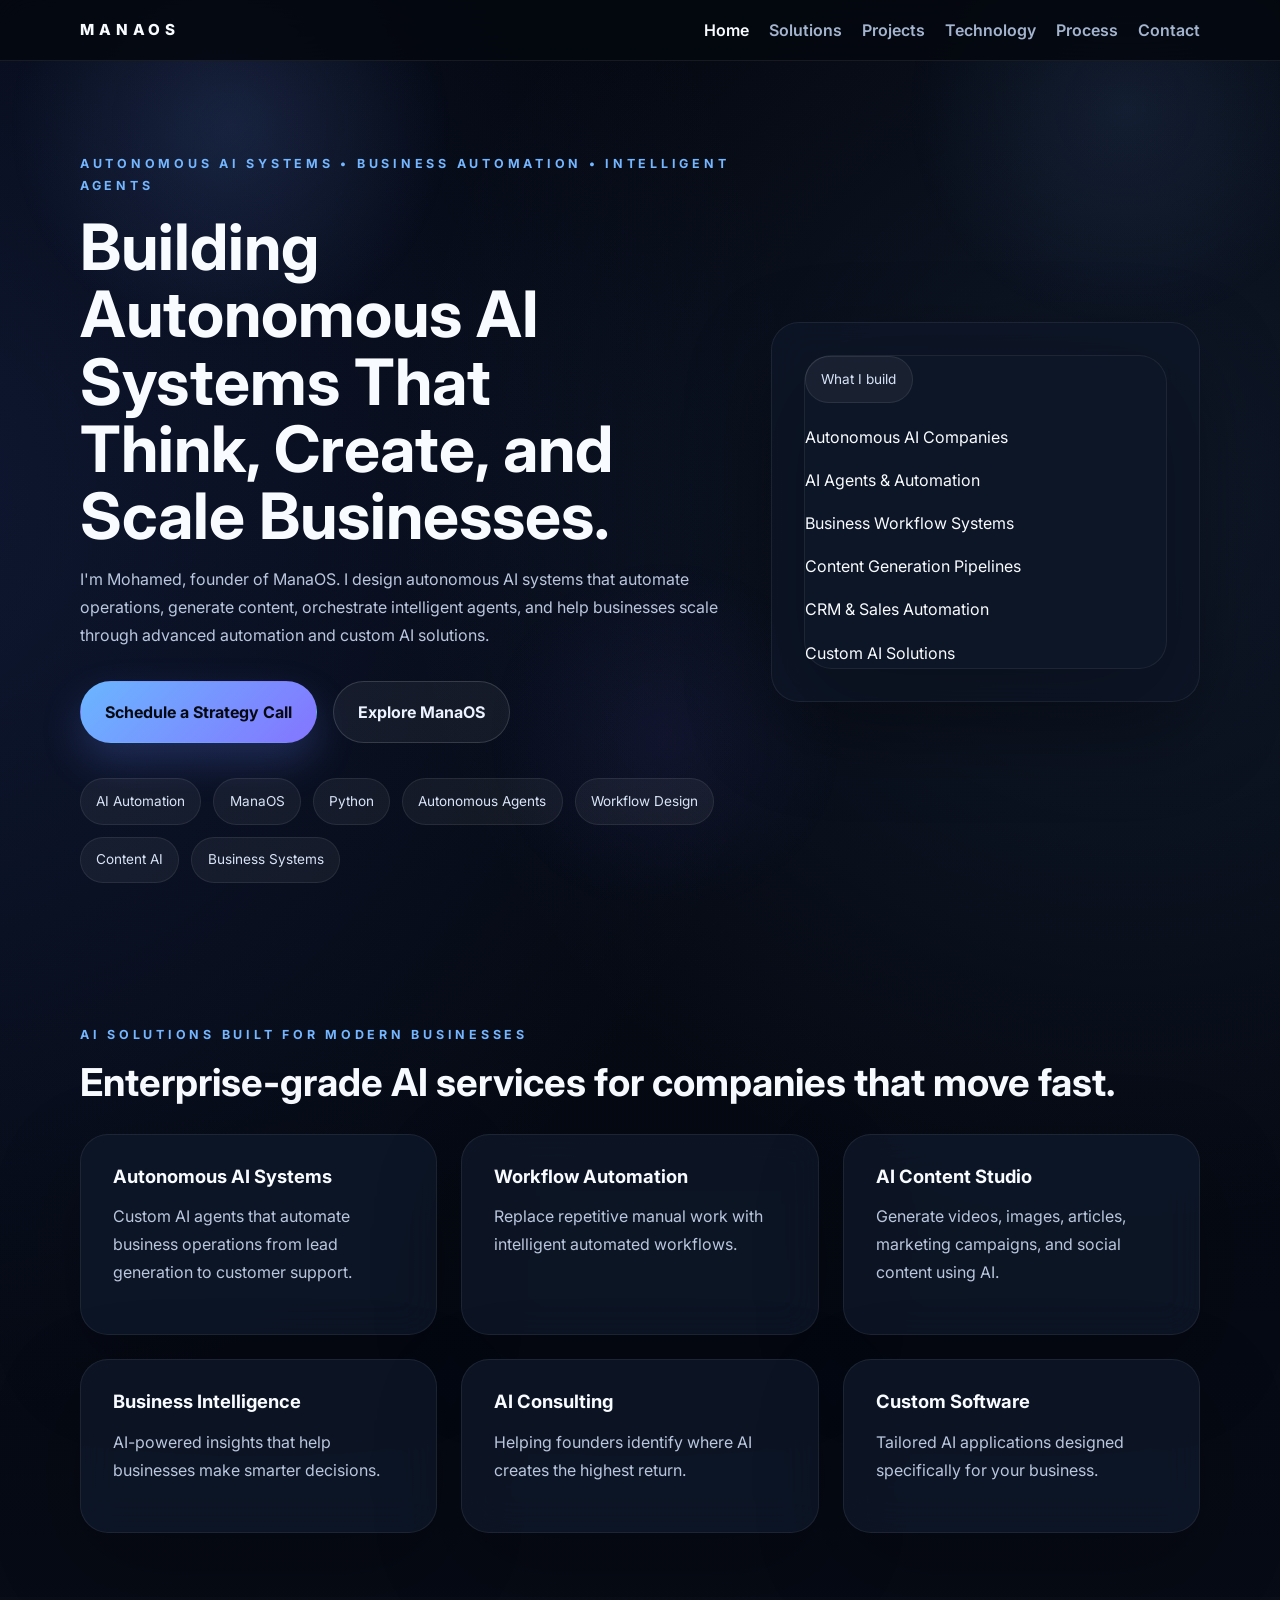
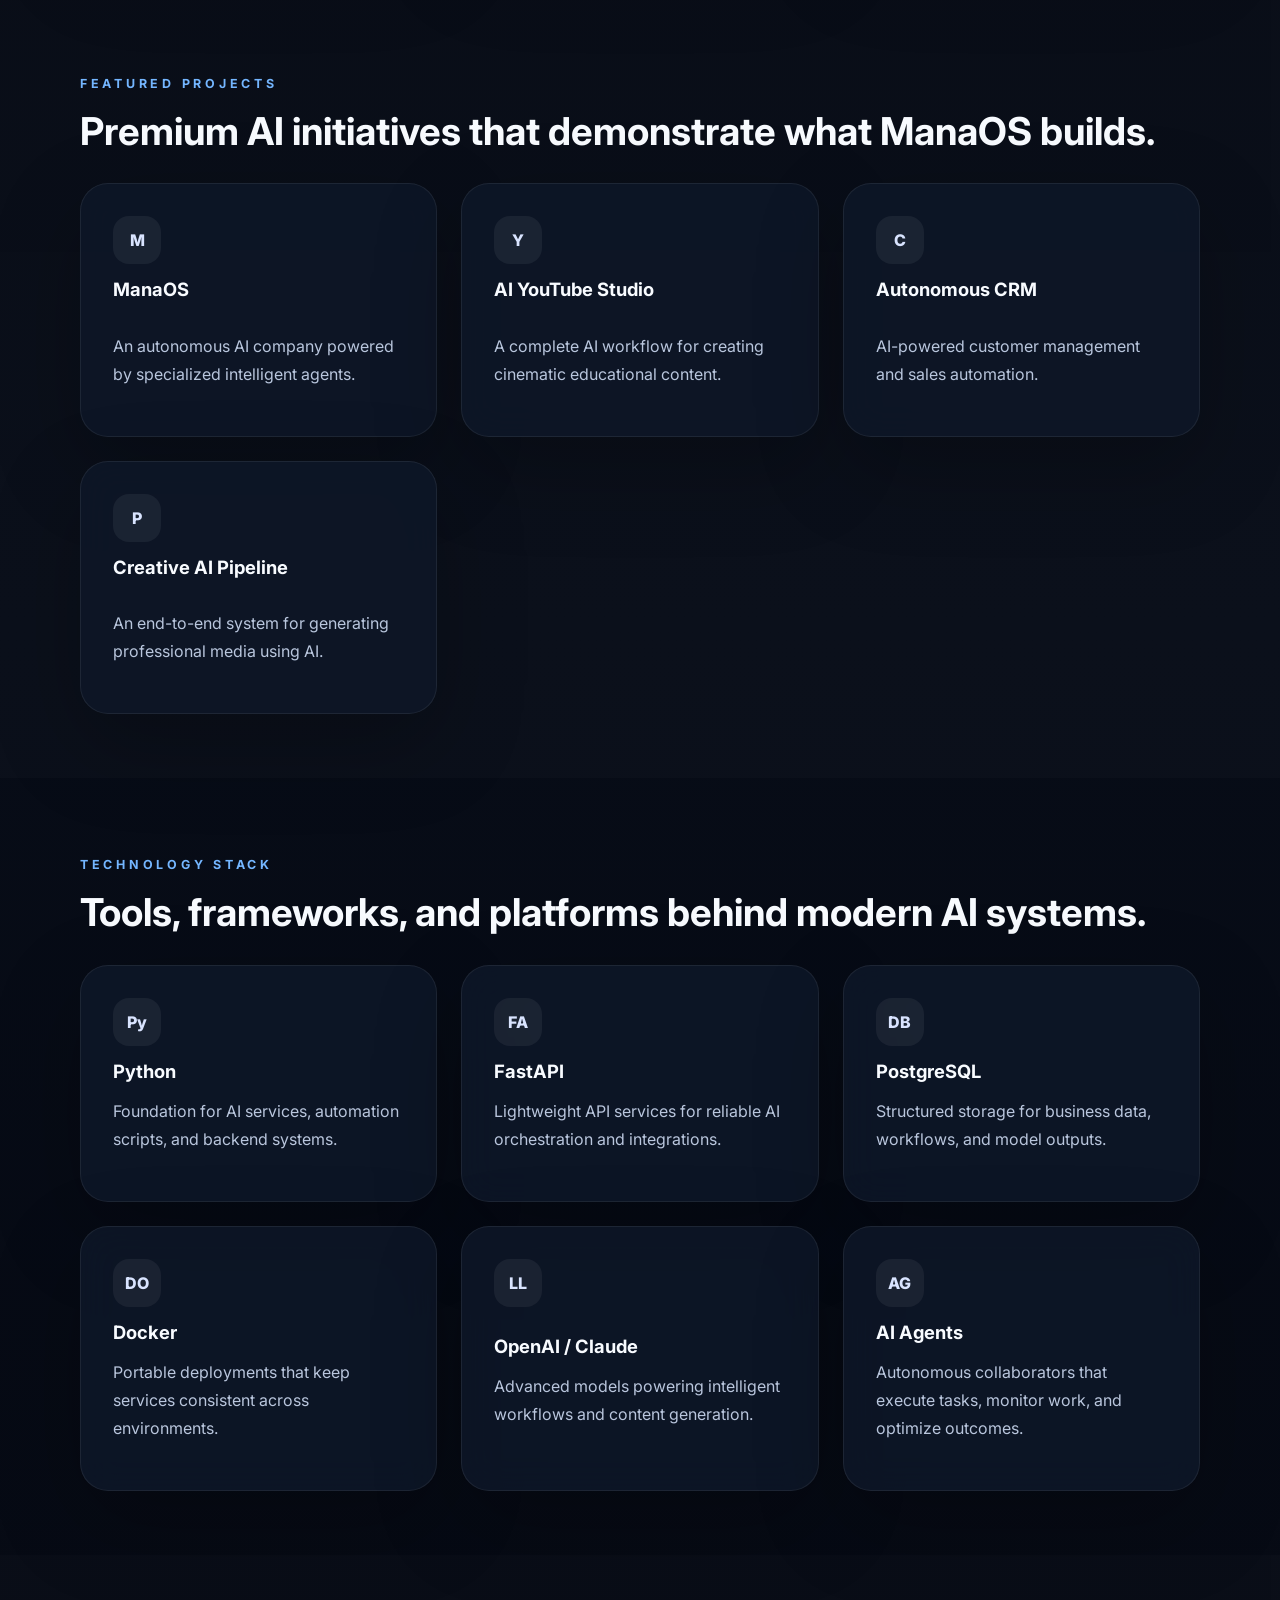
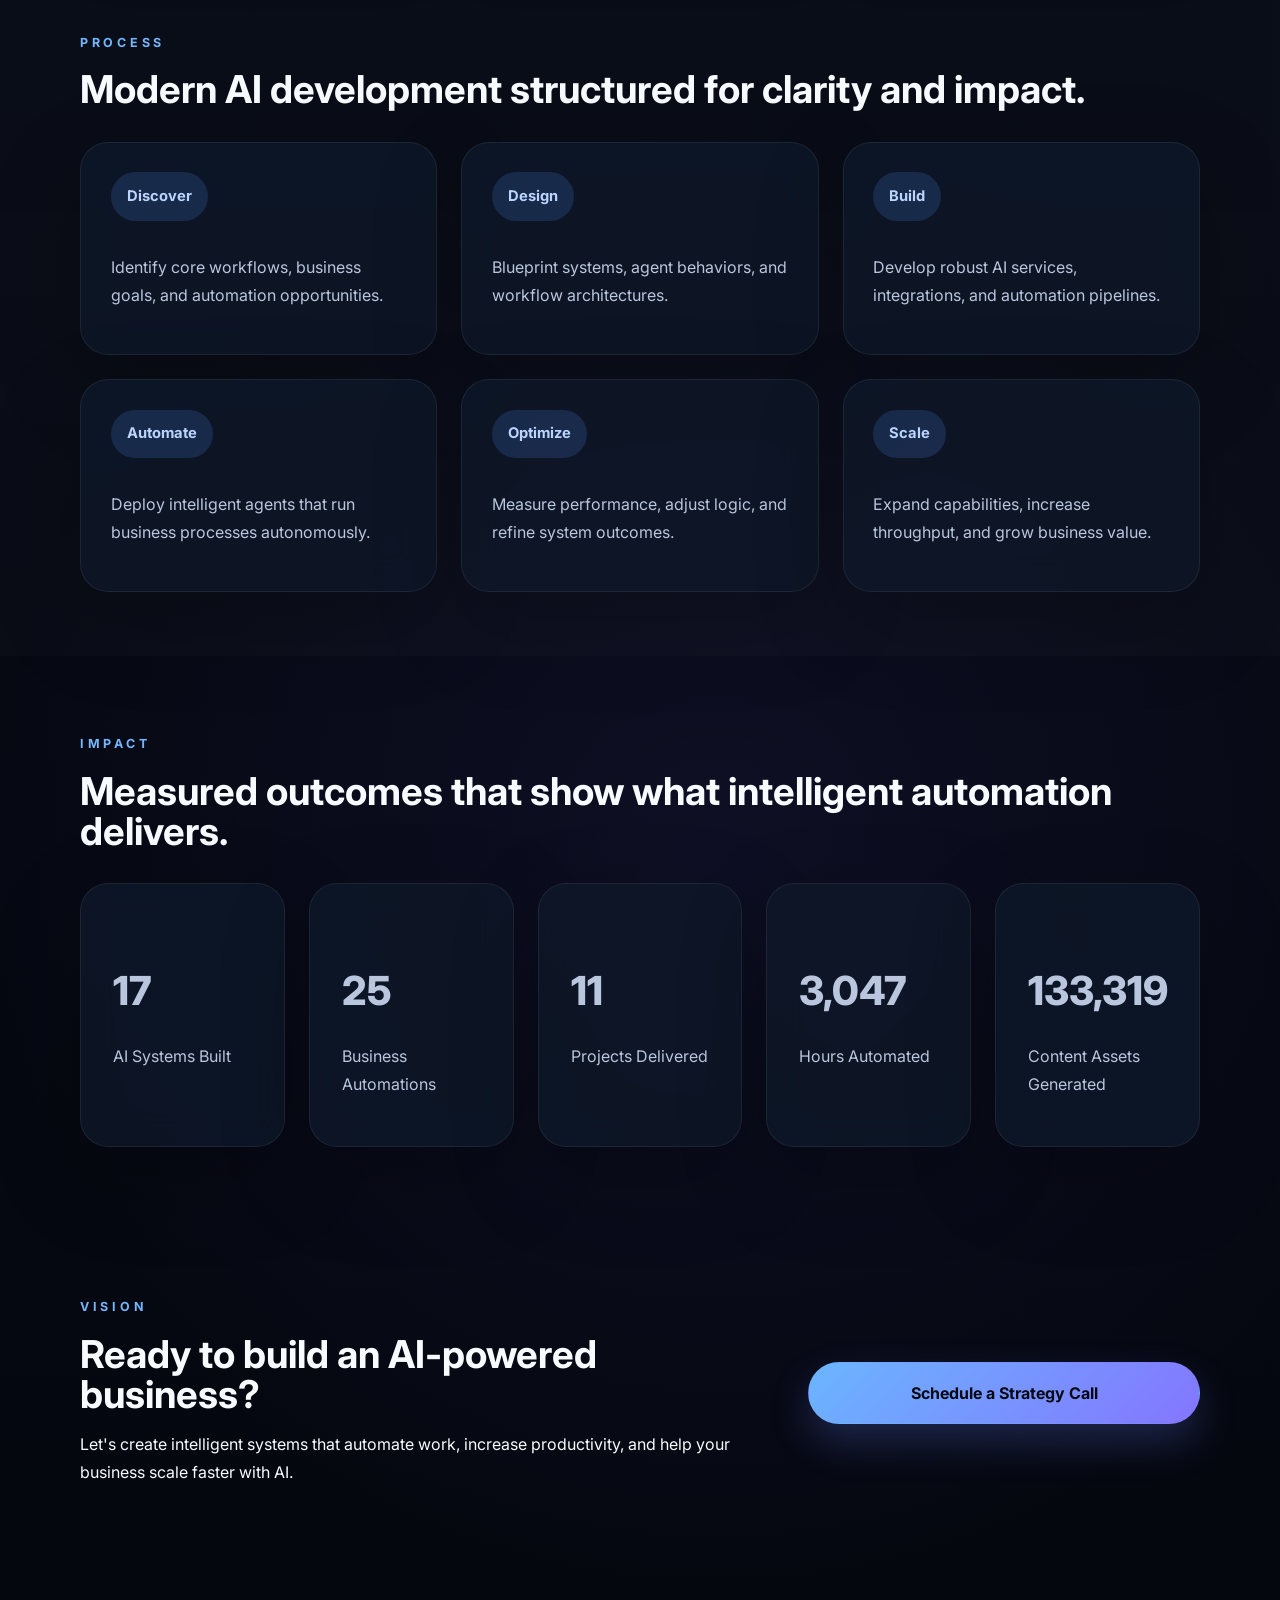
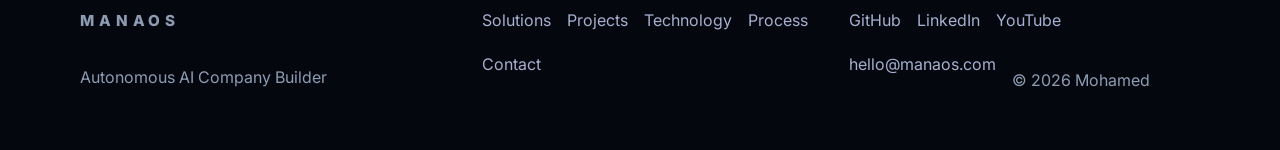
==== index.html @ f394d051 "Initial ManaOS site deploy" ====
<!DOCTYPE html>
<html lang="en">
  <head>
    <meta charset="UTF-8" />
    <meta name="viewport" content="width=device-width, initial-scale=1.0" />
    <title>ManaOS | Autonomous AI Systems for Business</title>
    <meta
      name="description"
      content="ManaOS builds autonomous AI systems, intelligent agents, and business automation for founders who want AI-powered growth."
    />
    <link rel="preconnect" href="https://fonts.googleapis.com" />
    <link rel="preconnect" href="https://fonts.gstatic.com" crossorigin />
    <link
      href="https://fonts.googleapis.com/css2?family=Inter:wght@400;500;600;700;800;900&display=swap"
      rel="stylesheet"
    />
    <link rel="stylesheet" href="styles.css" />
  </head>
  <body>
    <div class="background-layer"></div>

    <header class="site-header">
      <div class="container nav-bar">
        <a class="brand" href="index.html">ManaOS</a>
        <nav class="nav-links" aria-label="Primary navigation">
          <a href="#hero" class="active">Home</a>
          <a href="#solutions">Solutions</a>
          <a href="#projects">Projects</a>
          <a href="#stack">Technology</a>
          <a href="#process">Process</a>
          <a href="#contact">Contact</a>
        </nav>
        <button class="nav-toggle" aria-label="Toggle navigation" aria-expanded="false">
          <span></span><span></span><span></span>
        </button>
      </div>
    </header>

    <main>
      <section id="hero" class="hero">
        <div class="container hero-grid">
          <div class="hero-copy">
            <p class="eyebrow">Autonomous AI Systems • Business Automation • Intelligent Agents</p>
            <h1>Building Autonomous AI Systems That Think, Create, and Scale Businesses.</h1>
            <p class="hero-text">
              I'm Mohamed, founder of ManaOS. I design autonomous AI systems that automate operations, generate content, orchestrate intelligent agents, and help businesses scale through advanced automation and custom AI solutions.
            </p>
            <div class="hero-actions">
              <a class="btn btn-primary" href="contact.html">Schedule a Strategy Call</a>
              <a class="btn btn-secondary" href="#projects">Explore ManaOS</a>
            </div>
            <div class="hero-pill-row">
              <span>AI Automation</span>
              <span>ManaOS</span>
              <span>Python</span>
              <span>Autonomous Agents</span>
              <span>Workflow Design</span>
              <span>Content AI</span>
              <span>Business Systems</span>
            </div>
          </div>
          <aside class="hero-panel">
            <div class="panel-card">
              <span class="panel-label">What I build</span>
              <ul class="panel-list">
                <li>Autonomous AI Companies</li>
                <li>AI Agents &amp; Automation</li>
                <li>Business Workflow Systems</li>
                <li>Content Generation Pipelines</li>
                <li>CRM &amp; Sales Automation</li>
                <li>Custom AI Solutions</li>
              </ul>
            </div>
          </aside>
        </div>
      </section>

      <section id="solutions" class="section section-fade">
        <div class="container">
          <div class="section-heading">
            <p class="eyebrow">AI Solutions Built for Modern Businesses</p>
            <h2>Enterprise-grade AI services for companies that move fast.</h2>
          </div>
          <div class="solution-grid">
            <article class="solution-card">
              <h3>Autonomous AI Systems</h3>
              <p>Custom AI agents that automate business operations from lead generation to customer support.</p>
            </article>
            <article class="solution-card">
              <h3>Workflow Automation</h3>
              <p>Replace repetitive manual work with intelligent automated workflows.</p>
            </article>
            <article class="solution-card">
              <h3>AI Content Studio</h3>
              <p>Generate videos, images, articles, marketing campaigns, and social content using AI.</p>
            </article>
            <article class="solution-card">
              <h3>Business Intelligence</h3>
              <p>AI-powered insights that help businesses make smarter decisions.</p>
            </article>
            <article class="solution-card">
              <h3>AI Consulting</h3>
              <p>Helping founders identify where AI creates the highest return.</p>
            </article>
            <article class="solution-card">
              <h3>Custom Software</h3>
              <p>Tailored AI applications designed specifically for your business.</p>
            </article>
          </div>
        </div>
      </section>

      <section id="projects" class="section alt-section section-fade">
        <div class="container">
          <div class="section-heading">
            <p class="eyebrow">Featured Projects</p>
            <h2>Premium AI initiatives that demonstrate what ManaOS builds.</h2>
          </div>
          <div class="project-grid">
            <article class="project-card">
              <div class="project-icon">M</div>
              <h3>ManaOS</h3>
              <p>An autonomous AI company powered by specialized intelligent agents.</p>
            </article>
            <article class="project-card">
              <div class="project-icon">Y</div>
              <h3>AI YouTube Studio</h3>
              <p>A complete AI workflow for creating cinematic educational content.</p>
            </article>
            <article class="project-card">
              <div class="project-icon">C</div>
              <h3>Autonomous CRM</h3>
              <p>AI-powered customer management and sales automation.</p>
            </article>
            <article class="project-card">
              <div class="project-icon">P</div>
              <h3>Creative AI Pipeline</h3>
              <p>An end-to-end system for generating professional media using AI.</p>
            </article>
          </div>
        </div>
      </section>

      <section id="stack" class="section section-fade">
        <div class="container">
          <div class="section-heading">
            <p class="eyebrow">Technology Stack</p>
            <h2>Tools, frameworks, and platforms behind modern AI systems.</h2>
          </div>
          <div class="stack-grid">
            <article class="stack-card">
              <div class="tech-icon">Py</div>
              <div>
                <h3>Python</h3>
                <p>Foundation for AI services, automation scripts, and backend systems.</p>
              </div>
            </article>
            <article class="stack-card">
              <div class="tech-icon">FA</div>
              <div>
                <h3>FastAPI</h3>
                <p>Lightweight API services for reliable AI orchestration and integrations.</p>
              </div>
            </article>
            <article class="stack-card">
              <div class="tech-icon">DB</div>
              <div>
                <h3>PostgreSQL</h3>
                <p>Structured storage for business data, workflows, and model outputs.</p>
              </div>
            </article>
            <article class="stack-card">
              <div class="tech-icon">DO</div>
              <div>
                <h3>Docker</h3>
                <p>Portable deployments that keep services consistent across environments.</p>
              </div>
            </article>
            <article class="stack-card">
              <div class="tech-icon">LL</div>
              <div>
                <h3>OpenAI / Claude</h3>
                <p>Advanced models powering intelligent workflows and content generation.</p>
              </div>
            </article>
            <article class="stack-card">
              <div class="tech-icon">AG</div>
              <div>
                <h3>AI Agents</h3>
                <p>Autonomous collaborators that execute tasks, monitor work, and optimize outcomes.</p>
              </div>
            </article>
          </div>
        </div>
      </section>

      <section id="process" class="section alt-section section-fade">
        <div class="container">
          <div class="section-heading">
            <p class="eyebrow">Process</p>
            <h2>Modern AI development structured for clarity and impact.</h2>
          </div>
          <div class="process-grid">
            <article class="process-step">
              <span class="step-number">Discover</span>
              <p>Identify core workflows, business goals, and automation opportunities.</p>
            </article>
            <article class="process-step">
              <span class="step-number">Design</span>
              <p>Blueprint systems, agent behaviors, and workflow architectures.</p>
            </article>
            <article class="process-step">
              <span class="step-number">Build</span>
              <p>Develop robust AI services, integrations, and automation pipelines.</p>
            </article>
            <article class="process-step">
              <span class="step-number">Automate</span>
              <p>Deploy intelligent agents that run business processes autonomously.</p>
            </article>
            <article class="process-step">
              <span class="step-number">Optimize</span>
              <p>Measure performance, adjust logic, and refine system outcomes.</p>
            </article>
            <article class="process-step">
              <span class="step-number">Scale</span>
              <p>Expand capabilities, increase throughput, and grow business value.</p>
            </article>
          </div>
        </div>
      </section>

      <section id="stats" class="section section-fade">
        <div class="container">
          <div class="section-heading">
            <p class="eyebrow">Impact</p>
            <h2>Measured outcomes that show what intelligent automation delivers.</h2>
          </div>
          <div class="stats-grid">
            <article class="stat-card">
              <p class="stat-number" data-value="18">0</p>
              <p>AI Systems Built</p>
            </article>
            <article class="stat-card">
              <p class="stat-number" data-value="27">0</p>
              <p>Business Automations</p>
            </article>
            <article class="stat-card">
              <p class="stat-number" data-value="12">0</p>
              <p>Projects Delivered</p>
            </article>
            <article class="stat-card">
              <p class="stat-number" data-value="3200">0</p>
              <p>Hours Automated</p>
            </article>
            <article class="stat-card">
              <p class="stat-number" data-value="140000">0</p>
              <p>Content Assets Generated</p>
            </article>
          </div>
        </div>
      </section>

      <section id="mission" class="section cta-section section-fade">
        <div class="container cta-grid">
          <div class="cta-copy">
            <p class="eyebrow">Vision</p>
            <h2>Ready to build an AI-powered business?</h2>
            <p>Let's create intelligent systems that automate work, increase productivity, and help your business scale faster with AI.</p>
          </div>
          <a class="btn btn-primary btn-large" href="contact.html">Schedule a Strategy Call</a>
        </div>
      </section>
    </main>

    <footer class="site-footer">
      <div class="container footer-grid">
        <div>
          <a class="brand footer-brand" href="index.html">ManaOS</a>
          <p>Autonomous AI Company Builder</p>
        </div>
        <nav class="footer-nav" aria-label="Footer navigation">
          <a href="#solutions">Solutions</a>
          <a href="#projects">Projects</a>
          <a href="#stack">Technology</a>
          <a href="#process">Process</a>
          <a href="contact.html">Contact</a>
        </nav>
        <div class="footer-meta">
          <a href="https://github.com/" target="_blank" rel="noreferrer">GitHub</a>
          <a href="https://linkedin.com" target="_blank" rel="noreferrer">LinkedIn</a>
          <a href="https://youtube.com" target="_blank" rel="noreferrer">YouTube</a>
          <a href="mailto:hello@manaos.com">hello@manaos.com</a>
          <p>© <span id="year"></span> Mohamed</p>
        </div>
      </div>
    </footer>

    <script src="script.js"></script>
  </body>
</html>
---- styles.css ----
:root {
  --bg: #04070f;
  --surface: rgba(14, 21, 36, 0.92);
  --surface-soft: rgba(22, 31, 53, 0.92);
  --text: #f8fbff;
  --muted: #a4b4ce;
  --border: rgba(255, 255, 255, 0.08);
  --accent: #7cc1ff;
  --accent-strong: #79a8ff;
  --shadow: 0 30px 90px rgba(0, 0, 0, 0.24);
}

* {
  box-sizing: border-box;
}

html {
  scroll-behavior: smooth;
}

body {
  margin: 0;
  min-height: 100vh;
  font-family: 'Inter', sans-serif;
  color: var(--text);
  background: radial-gradient(circle at top 10% left -10%, rgba(74, 120, 255, 0.14), transparent 20%),
    radial-gradient(circle at 88% 10%, rgba(107, 167, 255, 0.1), transparent 16%),
    radial-gradient(circle at 56% 82%, rgba(109, 92, 255, 0.08), transparent 18%),
    linear-gradient(180deg, #04070f 0%, #070c17 45%, #05070f 100%);
  line-height: 1.75;
}

a {
  color: inherit;
  text-decoration: none;
}

img {
  max-width: 100%;
  display: block;
}

button,
input,
textarea {
  font: inherit;
}

.container {
  width: min(1120px, calc(100% - 2rem));
  margin: 0 auto;
}

.site-header {
  position: sticky;
  top: 0;
  z-index: 20;
  backdrop-filter: blur(20px);
  background: rgba(4, 7, 15, 0.86);
  border-bottom: 1px solid var(--border);
}

.nav-bar {
  display: flex;
  align-items: center;
  justify-content: space-between;
  gap: 1rem;
  padding: 1rem 0;
}

.brand {
  font-size: 0.95rem;
  font-weight: 800;
  letter-spacing: 0.32em;
  text-transform: uppercase;
}

.nav-links {
  display: flex;
  align-items: center;
  gap: 1.25rem;
}

.nav-links a {
  color: var(--muted);
  font-weight: 600;
  transition: color 0.24s ease;
}

.nav-links a.active,
.nav-links a:hover {
  color: var(--text);
}

.nav-toggle {
  display: none;
  background: transparent;
  border: 0;
  padding: 0.3rem;
}

.nav-toggle span {
  display: block;
  width: 1.4rem;
  height: 2px;
  background: var(--text);
  margin: 0.28rem 0;
}

.background-layer {
  position: fixed;
  inset: 0;
  pointer-events: none;
  z-index: -1;
  background: radial-gradient(circle at 18% 14%, rgba(113, 156, 255, 0.15), transparent 17%),
    radial-gradient(circle at 88% 12%, rgba(107, 167, 255, 0.1), transparent 16%),
    radial-gradient(circle at 52% 82%, rgba(109, 92, 255, 0.08), transparent 18%);
}

.hero,
.hero-alt {
  padding: 5rem 0 4rem;
}

.hero {
  min-height: calc(100vh - 92px);
  display: grid;
  align-items: center;
}

.hero-grid,
.contact-grid,
.solution-grid,
.project-grid,
.stack-grid,
.process-grid,
.stats-grid,
.about-grid,
.footer-grid,
.cta-grid {
  display: grid;
  gap: 1.5rem;
}

.hero-grid {
  grid-template-columns: 1.4fr 0.9fr;
  align-items: center;
}

.hero-copy {
  max-width: 42rem;
}

.eyebrow {
  display: inline-block;
  margin-bottom: 1rem;
  font-size: 0.78rem;
  font-weight: 700;
  letter-spacing: 0.3em;
  text-transform: uppercase;
  color: #74b6ff;
}

h1,
h2,
h3 {
  margin: 0;
  line-height: 1.05;
}

h1 {
  font-size: clamp(3rem, 5vw, 4.6rem);
  max-width: 13ch;
}

h2 {
  font-size: clamp(1.95rem, 3vw, 2.7rem);
}

h3 {
  font-size: 1.15rem;
}

.hero-text,
.page-text,
.solution-card p,
.project-card p,
.stack-card p,
.process-step p,
.stat-card p,
.contact-card p,
.about-card p,
.hero-panel p {
  color: #b9c6dd;
}

.hero-actions {
  display: flex;
  flex-wrap: wrap;
  gap: 1rem;
  margin: 2rem 0 2.2rem;
}

.hero-pill-row {
  display: flex;
  flex-wrap: wrap;
  gap: 0.75rem;
}

.hero-pill-row span,
.panel-label {
  display: inline-flex;
  align-items: center;
  padding: 0.65rem 0.95rem;
  border-radius: 999px;
  background: rgba(255, 255, 255, 0.05);
  border: 1px solid rgba(255, 255, 255, 0.08);
  font-size: 0.85rem;
  color: #d8e4f7;
}

.panel-card,
.solution-card,
.project-card,
.stack-card,
.process-step,
.stat-card,
.contact-card,
.about-card,
.hero-panel {
  background: rgba(14, 23, 39, 0.9);
  border: 1px solid rgba(255, 255, 255, 0.07);
  border-radius: 1.75rem;
  box-shadow: var(--shadow);
  backdrop-filter: blur(18px);
}

.hero-panel {
  padding: 2rem;
}

.panel-list {
  list-style: none;
  padding: 0;
  margin: 1.25rem 0 0;
  display: grid;
  gap: 0.85rem;
}

.panel-list li {
  line-height: 1.85;
}

.btn {
  display: inline-flex;
  align-items: center;
  justify-content: center;
  padding: 1rem 1.5rem;
  border-radius: 999px;
  border: 1px solid transparent;
  font-weight: 700;
  cursor: pointer;
  transition: transform 0.24s ease, box-shadow 0.24s ease, border-color 0.24s ease, background-color 0.24s ease;
}

.btn:hover {
  transform: translateY(-2px);
}

.btn-primary {
  background: linear-gradient(135deg, #6ab6ff, #8475ff);
  color: #070912;
  box-shadow: 0 18px 40px rgba(102, 130, 255, 0.24);
}

.btn-secondary {
  background: rgba(255, 255, 255, 0.05);
  border-color: rgba(255, 255, 255, 0.14);
  color: #ecf2ff;
}

.btn-large {
  min-width: 240px;
}

.section {
  padding: 4rem 0;
}

.alt-section {
  background: rgba(255, 255, 255, 0.015);
}

.section-heading {
  margin-bottom: 2rem;
}

.solution-grid,
.project-grid,
.stack-grid,
.process-grid,
.stats-grid,
.about-grid {
  grid-template-columns: repeat(3, minmax(0, 1fr));
}

.solution-card,
.project-card,
.stack-card,
.process-step,
.about-card,
.stat-card,
.contact-card {
  padding: 2rem;
}

.solution-card,
.project-card,
.stack-card,
.process-step,
.stat-card,
.contact-card {
  transition: transform 0.25s ease, border-color 0.25s ease, background 0.25s ease;
}

.solution-card:hover,
.project-card:hover,
.stack-card:hover,
.process-step:hover,
.stat-card:hover,
.contact-card:hover {
  border-color: rgba(114, 168, 255, 0.24);
  transform: translateY(-6px);
}

.project-card {
  display: grid;
  gap: 1rem;
}

.project-icon,
.tech-icon {
  width: 3rem;
  height: 3rem;
  display: inline-flex;
  align-items: center;
  justify-content: center;
  border-radius: 1rem;
  background: rgba(255, 255, 255, 0.06);
  color: #d9e4ff;
  font-weight: 800;
  font-size: 1rem;
}

.stack-card {
  display: grid;
  gap: 1rem;
}

.process-step {
  padding: 1.85rem;
}

.step-number {
  display: inline-flex;
  align-items: center;
  justify-content: center;
  padding: 0.7rem 1rem;
  border-radius: 999px;
  background: rgba(87, 143, 255, 0.17);
  color: #bbd5ff;
  font-size: 0.92rem;
  font-weight: 700;
  margin-bottom: 1rem;
}

.stats-grid {
  grid-template-columns: repeat(5, minmax(0, 1fr));
}

.stat-card {
  text-align: left;
}

.stat-number {
  font-size: clamp(2.5rem, 3vw, 3rem);
  font-weight: 800;
  margin-bottom: 0.8rem;
  color: #ffffff;
}

.cta-section {
  padding: 4.5rem 0;
}

.cta-grid {
  grid-template-columns: 1.6fr 0.9fr;
  align-items: center;
  gap: 2rem;
}

.cta-copy h2 {
  margin-bottom: 1rem;
}

.footer-grid {
  grid-template-columns: 1.1fr 1fr 1fr;
  gap: 1rem;
  align-items: start;
  padding: 2rem 0 2.5rem;
  color: #8e9cb2;
}

.footer-brand {
  display: inline-block;
  margin-bottom: 0.75rem;
}

.footer-nav,
.footer-meta {
  display: flex;
  flex-wrap: wrap;
  gap: 1rem;
}

.footer-nav a,
.footer-meta a {
  color: #a6b1ce;
}

.page-shell {
  padding-top: 4rem;
}

.page-hero {
  max-width: 56rem;
  padding: 4rem 0;
}

.page-text {
  max-width: 44rem;
  color: #c4cfdf;
  font-size: 1.05rem;
  line-height: 1.9;
}

.contact-grid {
  grid-template-columns: 1fr 1fr;
}

.contact-card {
  display: grid;
  gap: 1rem;
}

.contact-card h2 {
  margin-top: 0;
}

.contact-form {
  display: grid;
  gap: 1.2rem;
}

.contact-form label {
  display: grid;
  gap: 0.55rem;
  font-weight: 600;
  color: #e2ecff;
}

.contact-form input,
.contact-form textarea {
  width: 100%;
  padding: 1rem 1.1rem;
  border-radius: 1rem;
  border: 1px solid rgba(255, 255, 255, 0.1);
  background: rgba(255, 255, 255, 0.03);
  color: #f4faff;
}

.section-fade {
  opacity: 0;
  transform: translateY(24px);
  transition: opacity 0.9s ease, transform 0.9s ease;
}

.section-fade.visible {
  opacity: 1;
  transform: translateY(0);
}

@media (max-width: 1080px) {
  .hero-grid,
  .cta-grid {
    grid-template-columns: 1fr;
  }

  .stats-grid {
    grid-template-columns: repeat(2, minmax(0, 1fr));
  }
}

@media (max-width: 860px) {
  .nav-toggle {
    display: block;
  }

  .nav-links {
    position: absolute;
    top: 100%;
    right: 1rem;
    flex-direction: column;
    align-items: flex-start;
    background: rgba(6, 11, 23, 0.96);
    border: 1px solid rgba(255, 255, 255, 0.08);
    padding: 1rem;
    border-radius: 1rem;
    box-shadow: 0 30px 90px rgba(0, 0, 0, 0.32);
    display: none;
  }

  .nav-links.open {
    display: flex;
  }

  .solution-grid,
  .project-grid,
  .stack-grid,
  .process-grid,
  .about-grid,
  .contact-grid {
    grid-template-columns: 1fr;
  }

  .footer-grid {
    grid-template-columns: 1fr;
  }
}

@media (max-width: 640px) {
  h1 {
    font-size: clamp(2.4rem, 7vw, 3.6rem);
  }

  .hero {
    padding-top: 3.5rem;
  }

  .hero-panel,
  .project-card,
  .stack-card,
  .solution-card,
  .process-step,
  .about-card,
  .stat-card,
  .contact-card {
    border-radius: 1.2rem;
  }

  .footer-nav,
  .footer-meta {
    flex-direction: column;
  }
}
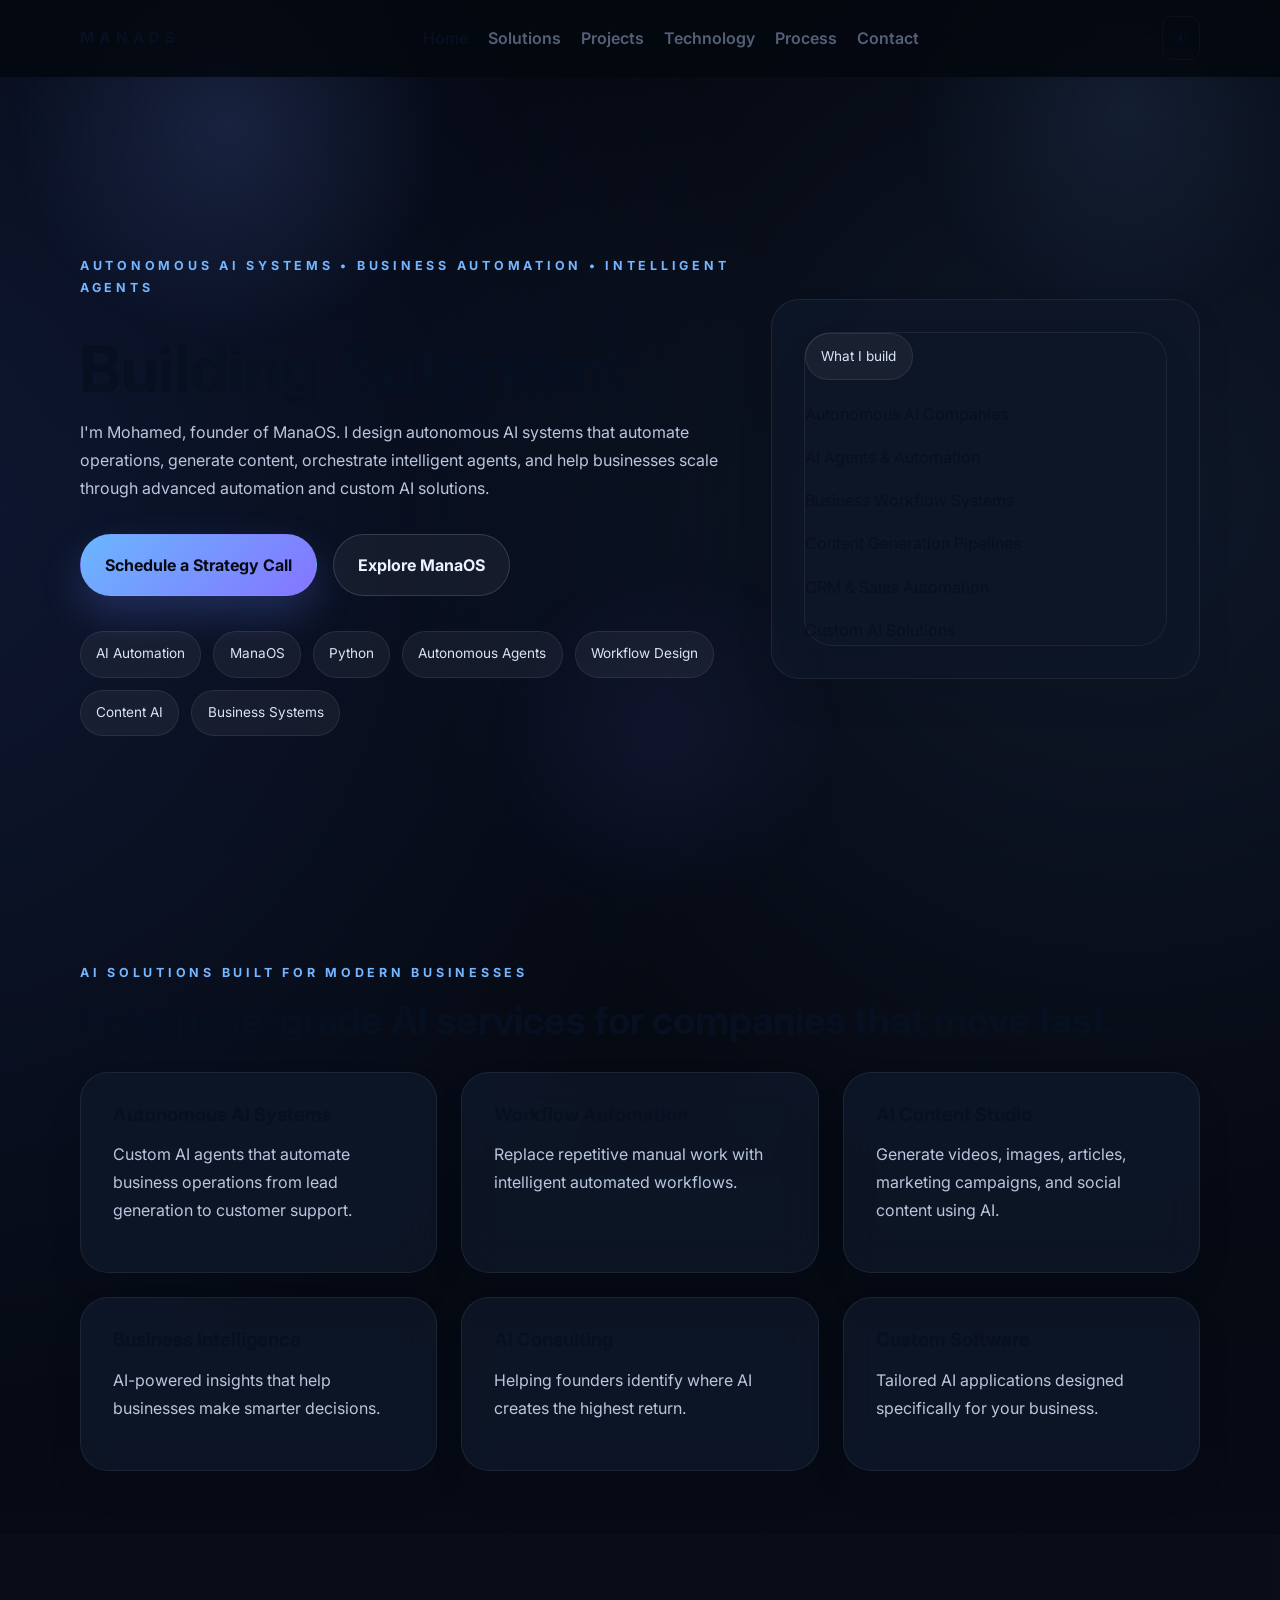
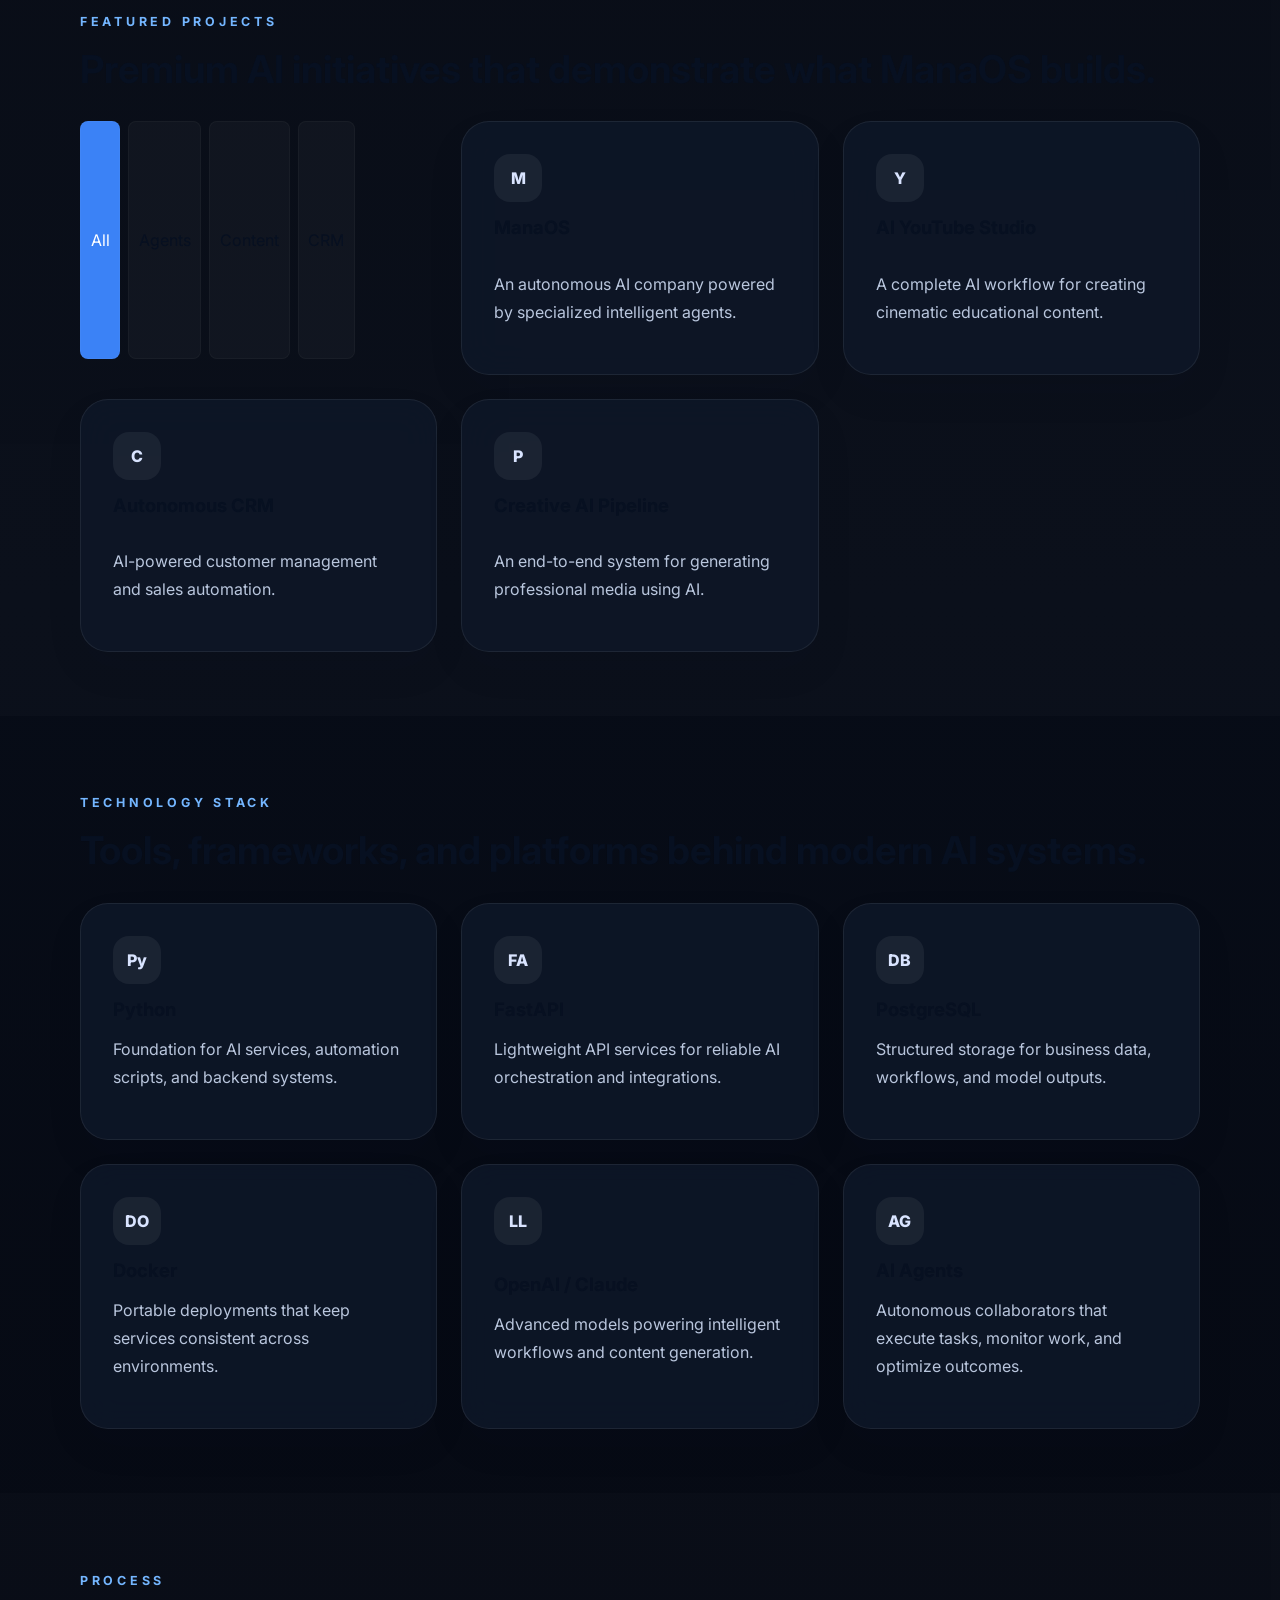
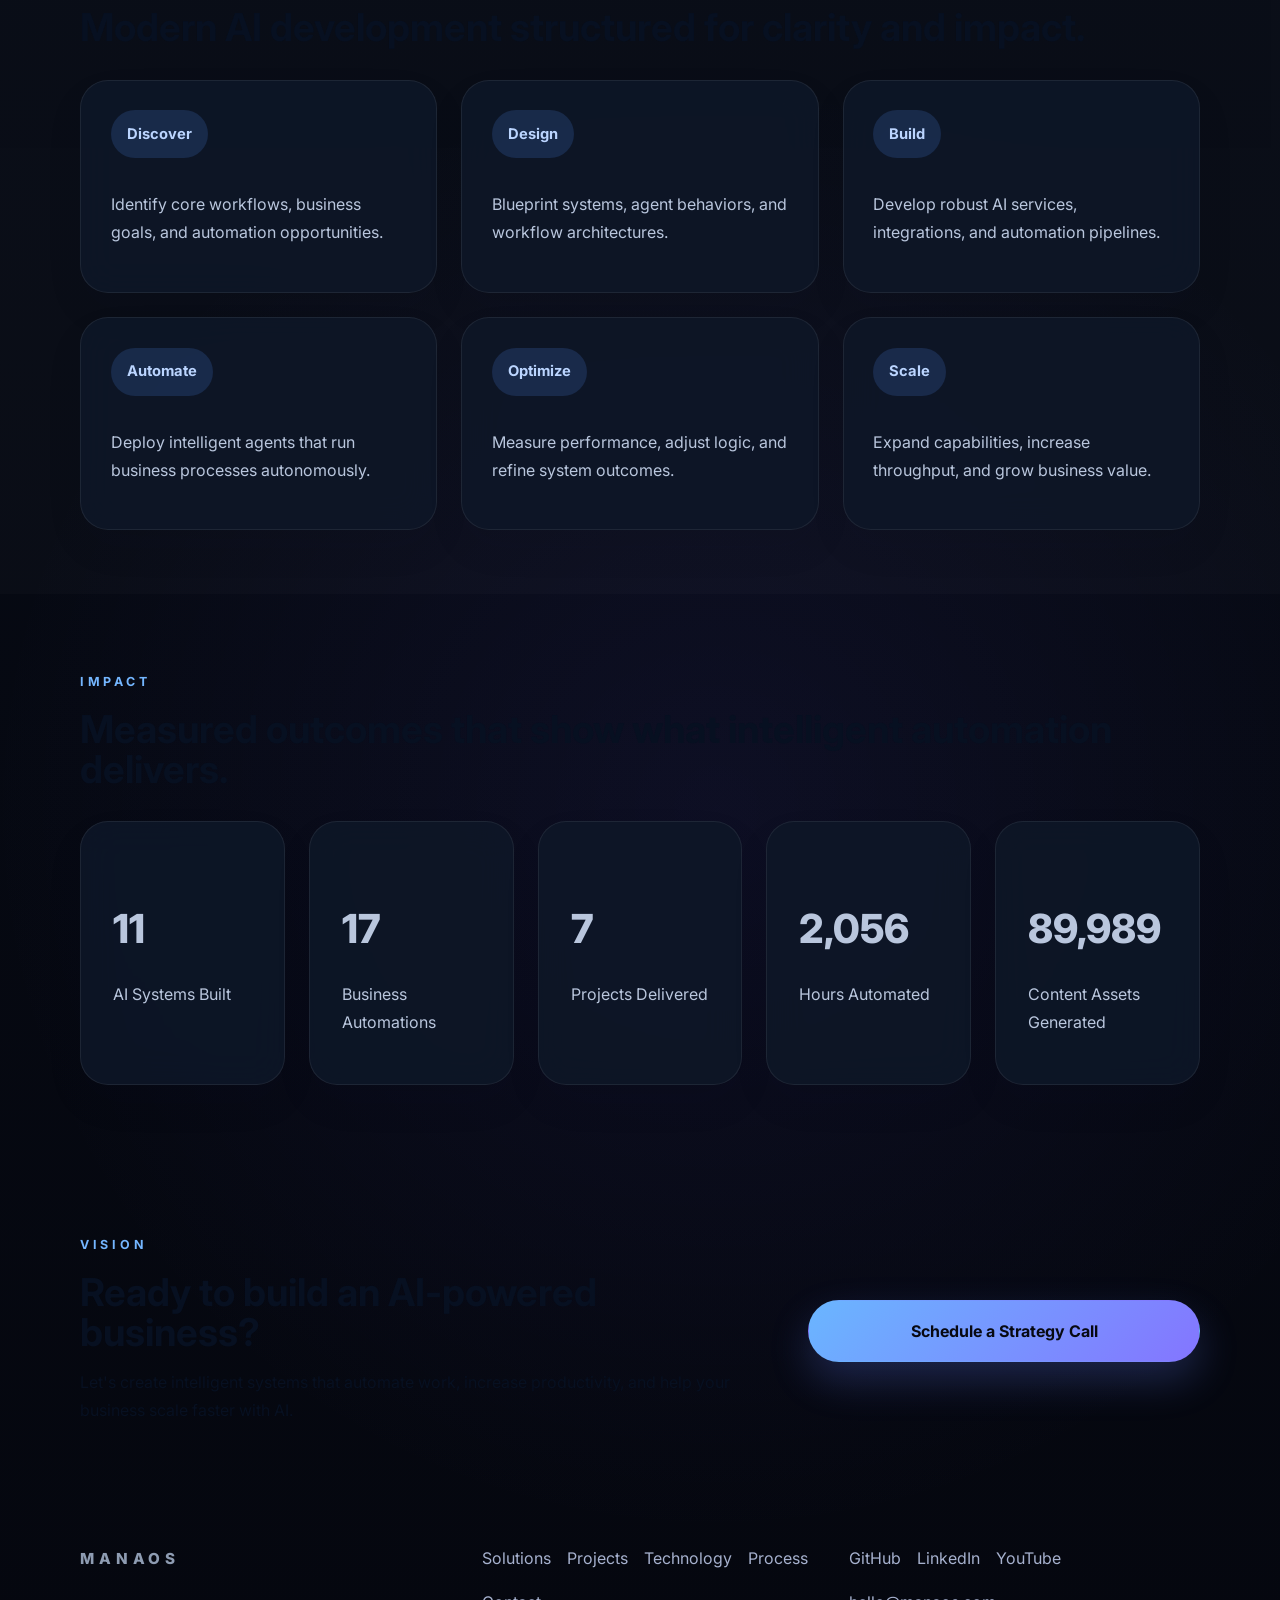
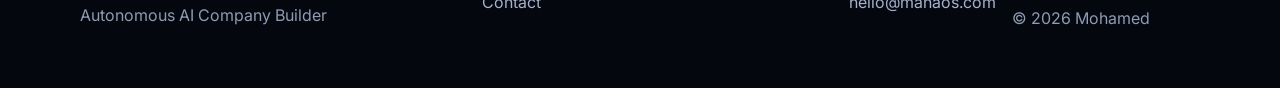
==== commit f1a33b30: "feat(ui): add theme toggle, hero typewriter, project filters, sticky nav, smooth scroll, and project" ====
--- a/index.html
+++ b/index.html
@@ -30,9 +30,12 @@
           <a href="#process">Process</a>
           <a href="#contact">Contact</a>
         </nav>
-        <button class="nav-toggle" aria-label="Toggle navigation" aria-expanded="false">
+        <div class="nav-actions">
+          <button id="theme-toggle" class="theme-toggle" aria-label="Toggle theme" title="Toggle dark/light">🌙</button>
+          <button class="nav-toggle" aria-label="Toggle navigation" aria-expanded="false">
           <span></span><span></span><span></span>
-        </button>
+          </button>
+        </div>
       </div>
     </header>
 
@@ -41,7 +44,7 @@
         <div class="container hero-grid">
           <div class="hero-copy">
             <p class="eyebrow">Autonomous AI Systems • Business Automation • Intelligent Agents</p>
-            <h1>Building Autonomous AI Systems That Think, Create, and Scale Businesses.</h1>
+            <h1 data-typewriter="Building Autonomous AI Systems That Think, Create, and Scale Businesses.">Building Autonomous AI Systems That Think, Create, and Scale Businesses.</h1>
             <p class="hero-text">
               I'm Mohamed, founder of ManaOS. I design autonomous AI systems that automate operations, generate content, orchestrate intelligent agents, and help businesses scale through advanced automation and custom AI solutions.
             </p>
@@ -117,22 +120,29 @@
             <h2>Premium AI initiatives that demonstrate what ManaOS builds.</h2>
           </div>
           <div class="project-grid">
-            <article class="project-card">
+            <div class="project-filters" aria-label="Project filters">
+              <button class="filter-btn active" data-filter="all">All</button>
+              <button class="filter-btn" data-filter="agents">Agents</button>
+              <button class="filter-btn" data-filter="content">Content</button>
+              <button class="filter-btn" data-filter="crm">CRM</button>
+            </div>
+
+            <article class="project-card" data-tags="agents">
               <div class="project-icon">M</div>
               <h3>ManaOS</h3>
               <p>An autonomous AI company powered by specialized intelligent agents.</p>
             </article>
-            <article class="project-card">
+            <article class="project-card" data-tags="content">
               <div class="project-icon">Y</div>
               <h3>AI YouTube Studio</h3>
               <p>A complete AI workflow for creating cinematic educational content.</p>
             </article>
-            <article class="project-card">
+            <article class="project-card" data-tags="crm">
               <div class="project-icon">C</div>
               <h3>Autonomous CRM</h3>
               <p>AI-powered customer management and sales automation.</p>
             </article>
-            <article class="project-card">
+            <article class="project-card" data-tags="content">
               <div class="project-icon">P</div>
               <h3>Creative AI Pipeline</h3>
               <p>An end-to-end system for generating professional media using AI.</p>
@@ -140,6 +150,18 @@
           </div>
         </div>
       </section>
+
+  <!-- Project detail modal -->
+  <div id="project-modal" class="modal-overlay" aria-hidden="true">
+    <div class="modal project-modal" role="dialog" aria-modal="true" aria-labelledby="project-modal-title">
+      <button class="modal-close" aria-label="Close">×</button>
+      <div class="modal-body">
+        <h3 id="project-modal-title">Project Title</h3>
+        <p id="project-modal-desc">Project description goes here.</p>
+        <div class="modal-actions"><button class="btn modal-ok">Close</button></div>
+      </div>
+    </div>
+  </div>
 
       <section id="stack" class="section section-fade">
         <div class="container">
--- a/styles.css
+++ b/styles.css
@@ -8,6 +8,20 @@
   --accent: #7cc1ff;
   --accent-strong: #79a8ff;
   --shadow: 0 30px 90px rgba(0, 0, 0, 0.24);
+  --surface-contrast: rgba(255,255,255,0.03);
+}
+
+/* Light theme variables */
+body.light {
+  --bg: #f7f9fc;
+  --surface: #ffffff;
+  --surface-soft: #f4f7fb;
+  --text: #071021;
+  --muted: #556078;
+  --border: rgba(6, 16, 34, 0.06);
+  --accent: #3b82f6;
+  --accent-strong: #1e40af;
+  --shadow: 0 18px 40px rgba(10, 20, 40, 0.06);
 }
 
 * {
@@ -59,6 +73,36 @@
   background: rgba(4, 7, 15, 0.86);
   border-bottom: 1px solid var(--border);
 }
+
+.nav-actions {
+  display: flex;
+  align-items: center;
+  gap: .5rem;
+}
+
+.theme-toggle {
+  background: transparent;
+  border: 1px solid var(--surface-contrast);
+  color: var(--text);
+  padding: .45rem .6rem;
+  border-radius: 10px;
+  cursor: pointer;
+}
+
+/* Typewriter caret */
+[data-typewriter] {
+  white-space: nowrap;
+  overflow: hidden;
+}
+.hero .typed-caret {
+  display: inline-block;
+  width: 2px;
+  height: 1.2em;
+  background: var(--accent);
+  margin-left: 6px;
+  animation: blink 1s steps(2,start) infinite;
+}
+@keyframes blink { to { visibility: hidden; } }
 
 .nav-bar {
   display: flex;
@@ -444,6 +488,27 @@
   line-height: 1.9;
 }
 
+/* Project filters and animations */
+.project-filters {
+  display: flex;
+  gap: .5rem;
+  margin-bottom: 1rem;
+}
+.filter-btn {
+  background: rgba(255,255,255,0.03);
+  border: 1px solid rgba(255,255,255,0.03);
+  color: var(--text);
+  padding: .35rem .6rem;
+  border-radius: 8px;
+  cursor: pointer;
+}
+.filter-btn.active { background: var(--accent); color: #fff; }
+.project-card { transition: transform .28s ease, opacity .28s ease; }
+.project-card.hidden { transform: translateY(10px) scale(.98); opacity: 0; pointer-events: none; }
+
+/* Project modal tweaks */
+.project-modal { max-width: 720px; padding: 1.5rem; }
+
 .contact-grid {
   grid-template-columns: 1fr 1fr;
 }
@@ -477,6 +542,40 @@
   border: 1px solid rgba(255, 255, 255, 0.1);
   background: rgba(255, 255, 255, 0.03);
   color: #f4faff;
+}
+
+/* Formspree UX: success / error messages and field errors */
+.fs-success {
+  background: linear-gradient(90deg,#e6ffea,#d8fff0);
+  color: #064e3b;
+  border: 1px solid rgba(6,78,59,0.08);
+  padding: 0.9rem 1rem;
+  border-radius: 0.8rem;
+  margin-bottom: 1rem;
+}
+.fs-error {
+  background: linear-gradient(90deg,#ffecec,#ffd6d6);
+  color: #6b0217;
+  border: 1px solid rgba(107,2,23,0.08);
+  padding: 0.9rem 1rem;
+  border-radius: 0.8rem;
+  margin-bottom: 1rem;
+}
+.field-error {
+  display: block;
+  color: #ffb4b4;
+  font-size: 0.9rem;
+  min-height: 1.2em;
+  margin-top: 0.35rem;
+}
+/* Honeypot (offscreen) */
+.hp-field {
+  position: absolute !important;
+  left: -10000px !important;
+  top: auto !important;
+  width: 1px !important;
+  height: 1px !important;
+  overflow: hidden !important;
 }
 
 .section-fade {
@@ -563,3 +662,47 @@
     flex-direction: column;
   }
 }
+
+/* Modal for success message */
+.modal-overlay {
+  position: fixed;
+  inset: 0;
+  background: rgba(2,6,23,0.6);
+  display: none;
+  align-items: center;
+  justify-content: center;
+  z-index: 9999;
+  padding: 2rem;
+}
+.modal-overlay.open {
+  display: flex;
+}
+.modal {
+  background: linear-gradient(180deg,#0b1220,#071024);
+  border-radius: 12px;
+  padding: 1.25rem 1.5rem;
+  max-width: 540px;
+  width: 100%;
+  box-shadow: 0 40px 120px rgba(2,6,23,0.7);
+  border: 1px solid rgba(255,255,255,0.04);
+}
+.modal-content h3 {
+  margin: 0 0 0.5rem;
+}
+.modal-content p {
+  color: #c7d5ea;
+  margin-bottom: 1rem;
+}
+.modal-close {
+  position: absolute;
+  right: 1.5rem;
+  top: 1rem;
+  background: transparent;
+  border: 0;
+  color: #dfeaff;
+  font-size: 1.6rem;
+  cursor: pointer;
+}
+.modal-ok {
+  margin-top: 0.5rem;
+}
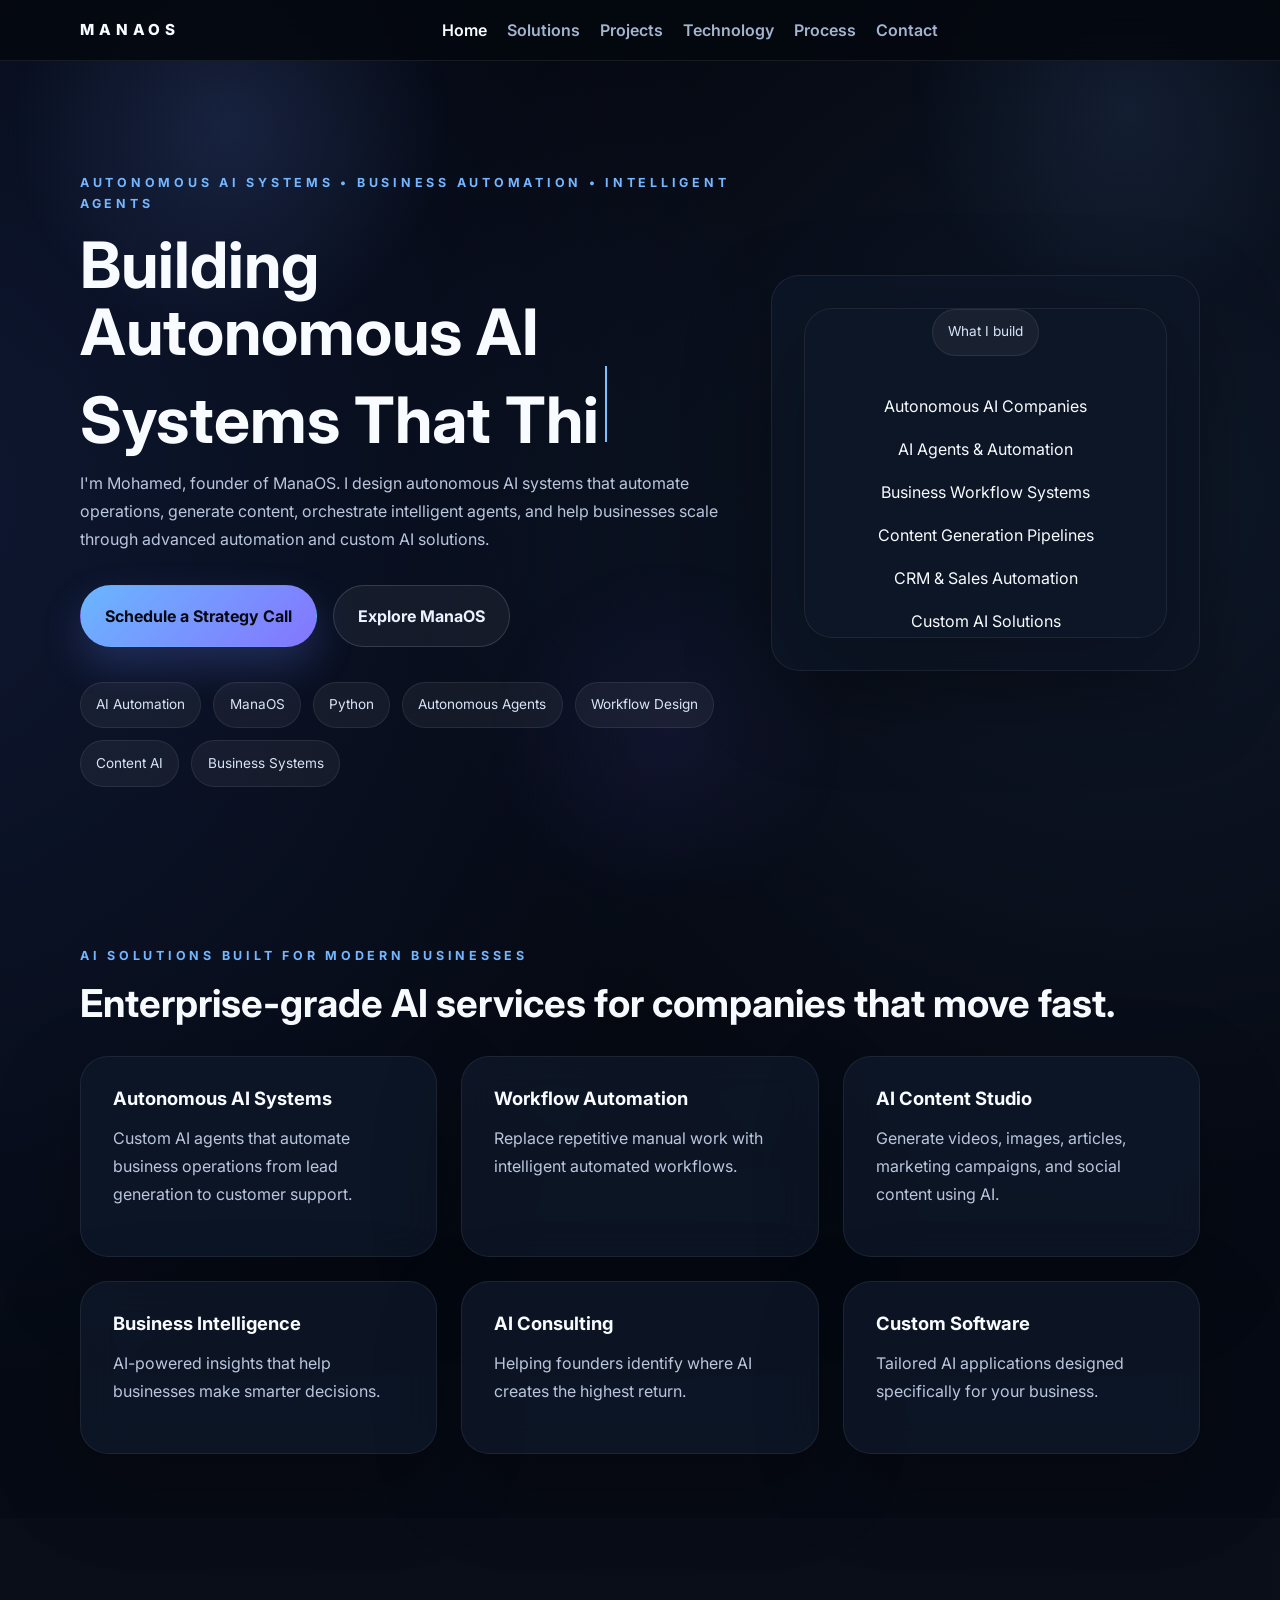
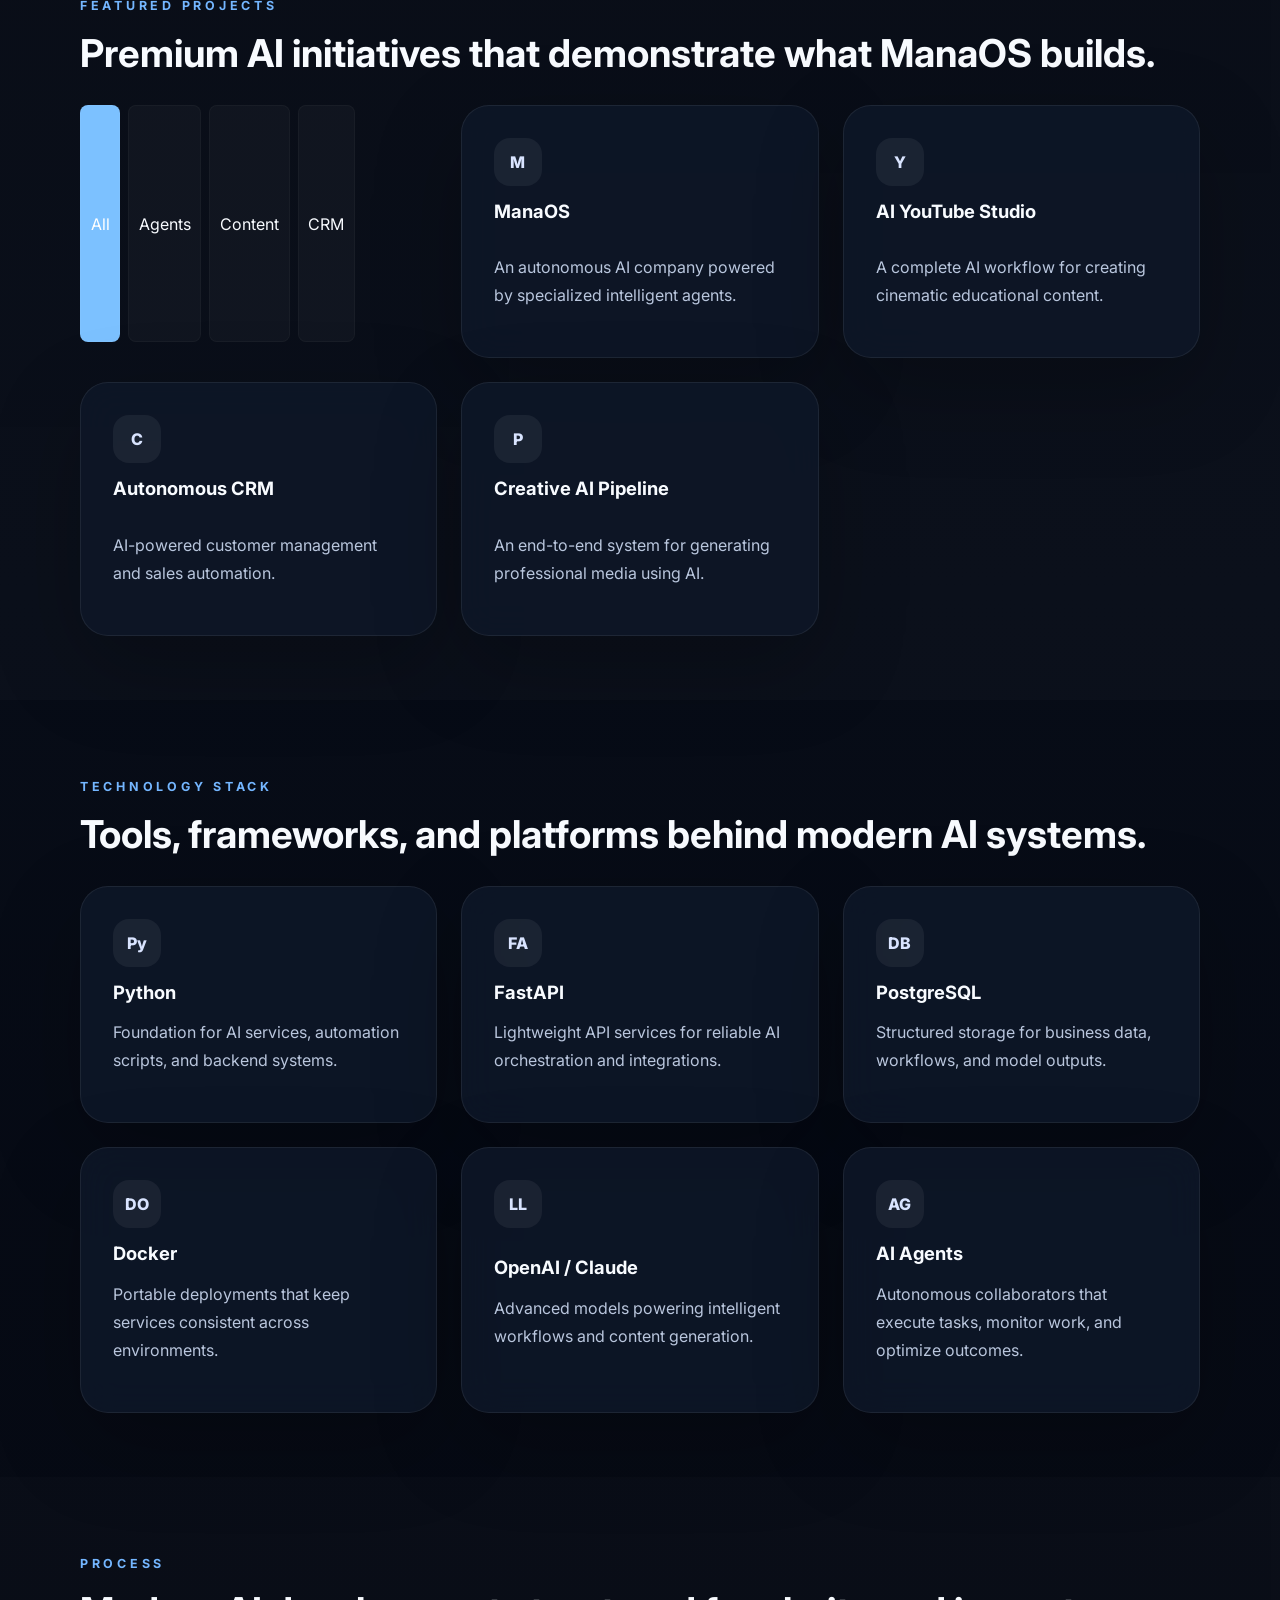
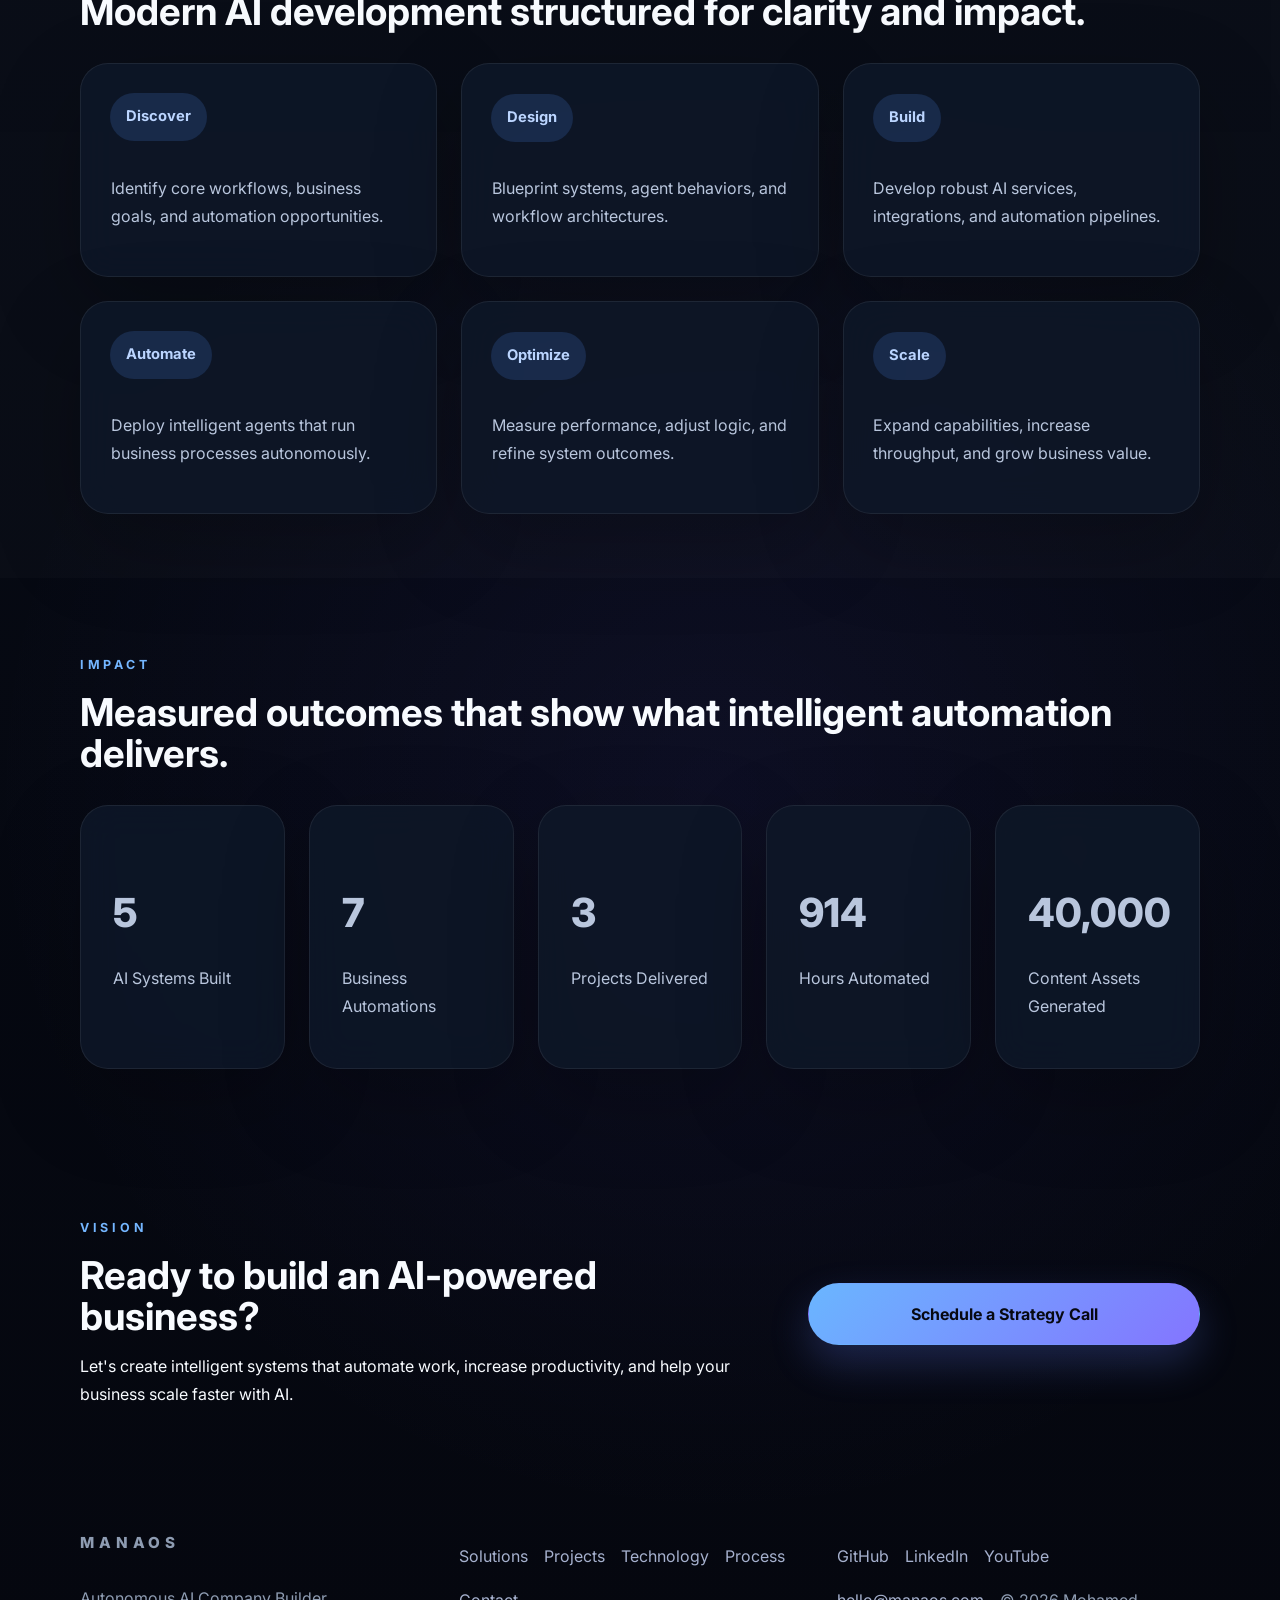
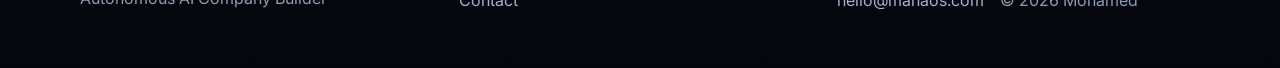
==== commit 7632dc31: "fix: align hero panel and disable theme toggle" ====
--- a/index.html
+++ b/index.html
@@ -28,7 +28,7 @@
           <a href="#projects">Projects</a>
           <a href="#stack">Technology</a>
           <a href="#process">Process</a>
-          <a href="#contact">Contact</a>
+          <a href="contact.html">Contact</a>
         </nav>
         <div class="nav-actions">
           <button id="theme-toggle" class="theme-toggle" aria-label="Toggle theme" title="Toggle dark/light">🌙</button>
@@ -127,22 +127,22 @@
               <button class="filter-btn" data-filter="crm">CRM</button>
             </div>
 
-            <article class="project-card" data-tags="agents">
+            <article class="project-card" data-tags="agents" data-images="https://images.unsplash.com/photo-1551434678-e076c223a692?auto=format&fit=crop&w=1200&q=80|https://images.unsplash.com/photo-1518770660439-4636190af475?auto=format&fit=crop&w=1200&q=80">
               <div class="project-icon">M</div>
               <h3>ManaOS</h3>
               <p>An autonomous AI company powered by specialized intelligent agents.</p>
             </article>
-            <article class="project-card" data-tags="content">
+            <article class="project-card" data-tags="content" data-images="https://images.unsplash.com/photo-1483058712412-4245e9b90334?auto=format&fit=crop&w=1200&q=80|https://images.unsplash.com/photo-1498050108023-c5249f4df085?auto=format&fit=crop&w=1200&q=80">
               <div class="project-icon">Y</div>
               <h3>AI YouTube Studio</h3>
               <p>A complete AI workflow for creating cinematic educational content.</p>
             </article>
-            <article class="project-card" data-tags="crm">
+            <article class="project-card" data-tags="crm" data-images="https://images.unsplash.com/photo-1519389950473-47ba0277781c?auto=format&fit=crop&w=1200&q=80|https://images.unsplash.com/photo-1542744173-8e7e53415bb0?auto=format&fit=crop&w=1200&q=80">
               <div class="project-icon">C</div>
               <h3>Autonomous CRM</h3>
               <p>AI-powered customer management and sales automation.</p>
             </article>
-            <article class="project-card" data-tags="content">
+            <article class="project-card" data-tags="content" data-images="https://images.unsplash.com/photo-1519389950473-47ba0277781c?auto=format&fit=crop&w=1200&q=80|https://images.unsplash.com/photo-1498050108023-c5249f4df085?auto=format&fit=crop&w=1200&q=80">
               <div class="project-icon">P</div>
               <h3>Creative AI Pipeline</h3>
               <p>An end-to-end system for generating professional media using AI.</p>
@@ -158,6 +158,14 @@
       <div class="modal-body">
         <h3 id="project-modal-title">Project Title</h3>
         <p id="project-modal-desc">Project description goes here.</p>
+        <div class="project-carousel" aria-label="Project image carousel">
+          <button class="carousel-nav prev" aria-label="Previous slide">‹</button>
+          <div class="carousel-track-wrap">
+            <div class="carousel-track" aria-live="polite"></div>
+          </div>
+          <button class="carousel-nav next" aria-label="Next slide">›</button>
+        </div>
+        <div class="carousel-dots" role="tablist" aria-label="Carousel slide navigation"></div>
         <div class="modal-actions"><button class="btn modal-ok">Close</button></div>
       </div>
     </div>
@@ -312,7 +320,7 @@
           <a href="https://linkedin.com" target="_blank" rel="noreferrer">LinkedIn</a>
           <a href="https://youtube.com" target="_blank" rel="noreferrer">YouTube</a>
           <a href="mailto:hello@manaos.com">hello@manaos.com</a>
-          <p>© <span id="year"></span> Mohamed</p>
+          <p>&copy; <span id="year"></span> Mohamed</p>
         </div>
       </div>
     </footer>
--- a/styles.css
+++ b/styles.css
@@ -1,5 +1,8 @@
 :root {
-  --bg: #04070f;
+  --bg: radial-gradient(circle at top 10% left -10%, rgba(74, 120, 255, 0.14), transparent 20%),
+    radial-gradient(circle at 88% 10%, rgba(107, 167, 255, 0.1), transparent 16%),
+    radial-gradient(circle at 56% 82%, rgba(109, 92, 255, 0.08), transparent 18%),
+    linear-gradient(180deg, #04070f 0%, #070c17 45%, #05070f 100%);
   --surface: rgba(14, 21, 36, 0.92);
   --surface-soft: rgba(22, 31, 53, 0.92);
   --text: #f8fbff;
@@ -37,10 +40,7 @@
   min-height: 100vh;
   font-family: 'Inter', sans-serif;
   color: var(--text);
-  background: radial-gradient(circle at top 10% left -10%, rgba(74, 120, 255, 0.14), transparent 20%),
-    radial-gradient(circle at 88% 10%, rgba(107, 167, 255, 0.1), transparent 16%),
-    radial-gradient(circle at 56% 82%, rgba(109, 92, 255, 0.08), transparent 18%),
-    linear-gradient(180deg, #04070f 0%, #070c17 45%, #05070f 100%);
+  background: var(--bg);
   line-height: 1.75;
 }
 
@@ -81,18 +81,12 @@
 }
 
 .theme-toggle {
-  background: transparent;
-  border: 1px solid var(--surface-contrast);
-  color: var(--text);
-  padding: .45rem .6rem;
-  border-radius: 10px;
-  cursor: pointer;
+  display: none;
 }
 
 /* Typewriter caret */
 [data-typewriter] {
-  white-space: nowrap;
-  overflow: hidden;
+  /* allow wrapped heading text instead of hiding overflow */
 }
 .hero .typed-caret {
   display: inline-block;
@@ -283,6 +277,21 @@
   padding: 2rem;
 }
 
+.hero-panel .panel-card {
+  display: grid;
+  gap: 1rem;
+  justify-items: center;
+  text-align: center;
+}
+.hero-panel .panel-list {
+  justify-items: center;
+  align-items: center;
+  width: 100%;
+}
+.hero-panel .panel-list li {
+  width: auto;
+}
+
 .panel-list {
   list-style: none;
   padding: 0;
@@ -448,11 +457,15 @@
 }
 
 .footer-grid {
-  grid-template-columns: 1.1fr 1fr 1fr;
-  gap: 1rem;
-  align-items: start;
+  grid-template-columns: repeat(3, minmax(0, 1fr));
+  gap: 1rem;
+  align-items: center;
   padding: 2rem 0 2.5rem;
   color: #8e9cb2;
+}
+
+.footer-meta p {
+  margin: 0;
 }
 
 .footer-brand {
@@ -505,6 +518,77 @@
 .filter-btn.active { background: var(--accent); color: #fff; }
 .project-card { transition: transform .28s ease, opacity .28s ease; }
 .project-card.hidden { transform: translateY(10px) scale(.98); opacity: 0; pointer-events: none; }
+
+.project-carousel {
+  display: grid;
+  grid-template-columns: auto 1fr auto;
+  gap: 1rem;
+  align-items: center;
+  margin: 1.5rem 0 1rem;
+}
+.carousel-track-wrap {
+  overflow: hidden;
+  border-radius: 1.4rem;
+  border: 1px solid rgba(255, 255, 255, 0.08);
+  max-height: 360px;
+  background: rgba(255, 255, 255, 0.03);
+}
+.carousel-track {
+  display: flex;
+  transition: transform 0.35s ease;
+  min-height: 260px;
+}
+.carousel-slide {
+  min-width: 100%;
+  display: flex;
+  align-items: center;
+  justify-content: center;
+  padding: 1rem;
+}
+.carousel-slide img {
+  width: 100%;
+  height: auto;
+  max-height: 360px;
+  border-radius: 1.2rem;
+  object-fit: cover;
+  display: block;
+}
+.carousel-dots {
+  display: flex;
+  gap: 0.5rem;
+  justify-content: center;
+  margin-bottom: 1rem;
+}
+.carousel-dots button {
+  width: 0.9rem;
+  height: 0.9rem;
+  border-radius: 50%;
+  border: 1px solid rgba(255, 255, 255, 0.22);
+  background: rgba(255, 255, 255, 0.08);
+  cursor: pointer;
+  transition: background-color 0.2s ease, transform 0.2s ease;
+}
+.carousel-dots button.active {
+  background: var(--accent);
+  transform: scale(1.1);
+}
+.carousel-nav {
+  width: 3rem;
+  height: 3rem;
+  border-radius: 50%;
+  border: 1px solid rgba(255,255,255,0.16);
+  background: rgba(255,255,255,0.08);
+  color: #fff;
+  font-size: 1.3rem;
+  cursor: pointer;
+  display: inline-flex;
+  align-items: center;
+  justify-content: center;
+}
+.carousel-nav:disabled {
+  opacity: 0.35;
+  cursor: default;
+}
 
 /* Project modal tweaks */
 .project-modal { max-width: 720px; padding: 1.5rem; }
@@ -678,6 +762,7 @@
   display: flex;
 }
 .modal {
+  position: relative;
   background: linear-gradient(180deg,#0b1220,#071024);
   border-radius: 12px;
   padding: 1.25rem 1.5rem;
@@ -688,6 +773,12 @@
 }
 .modal-content h3 {
   margin: 0 0 0.5rem;
+}
+.carousel-placeholder {
+  color: #d8e4ff;
+  font-size: 0.95rem;
+  text-align: center;
+  padding: 2.5rem 1rem;
 }
 .modal-content p {
   color: #c7d5ea;
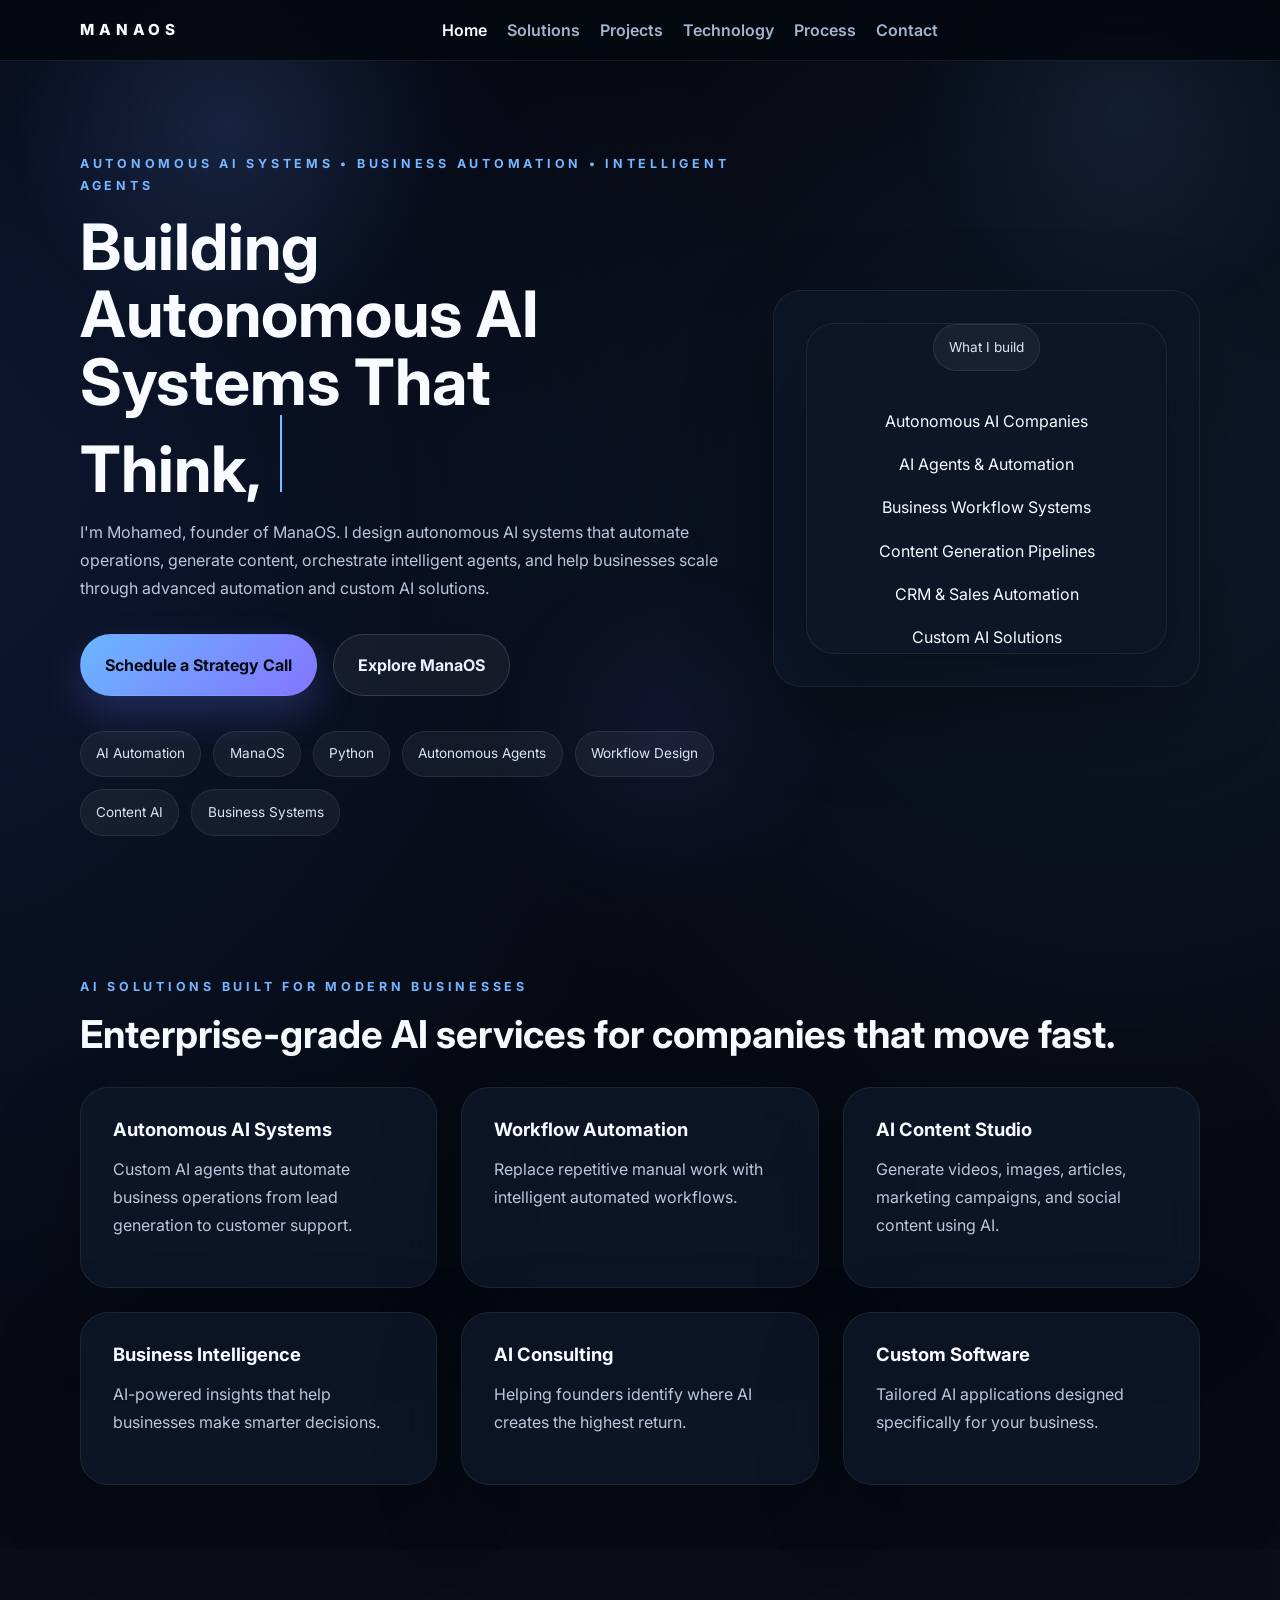
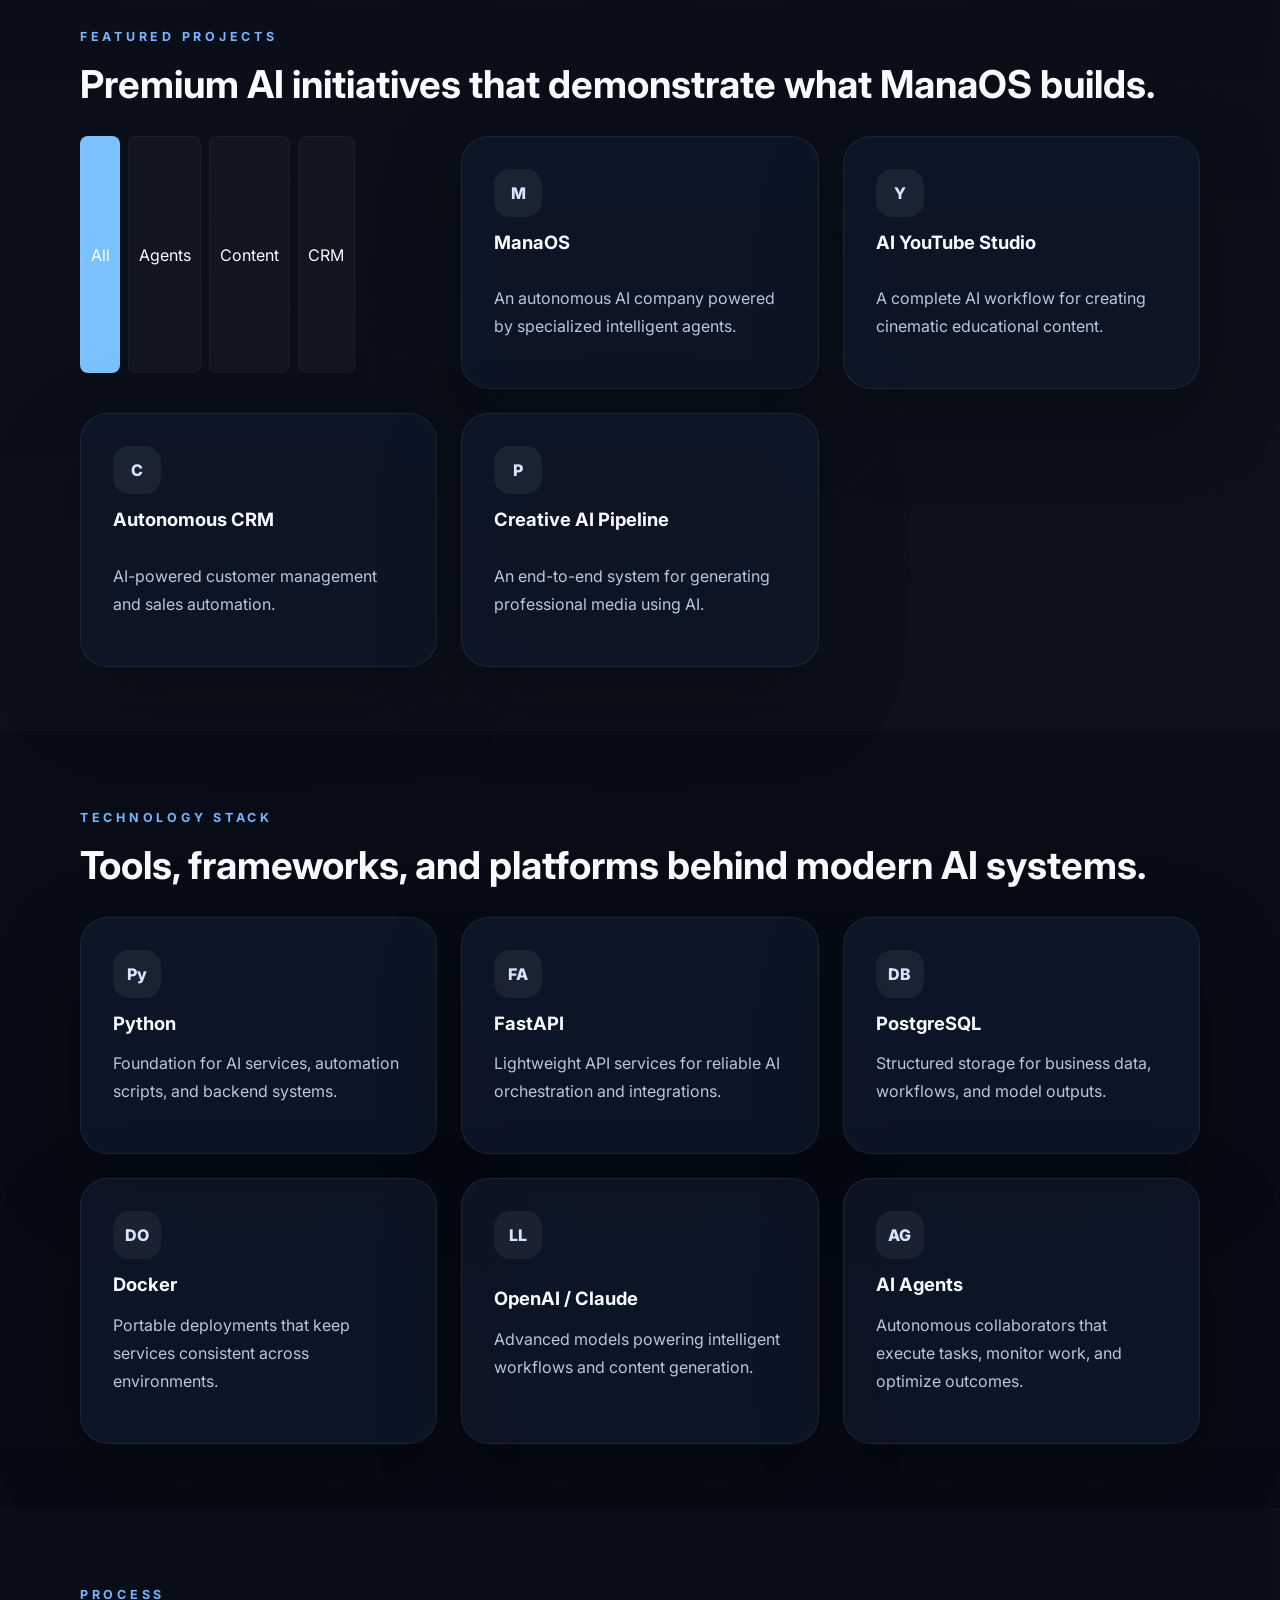
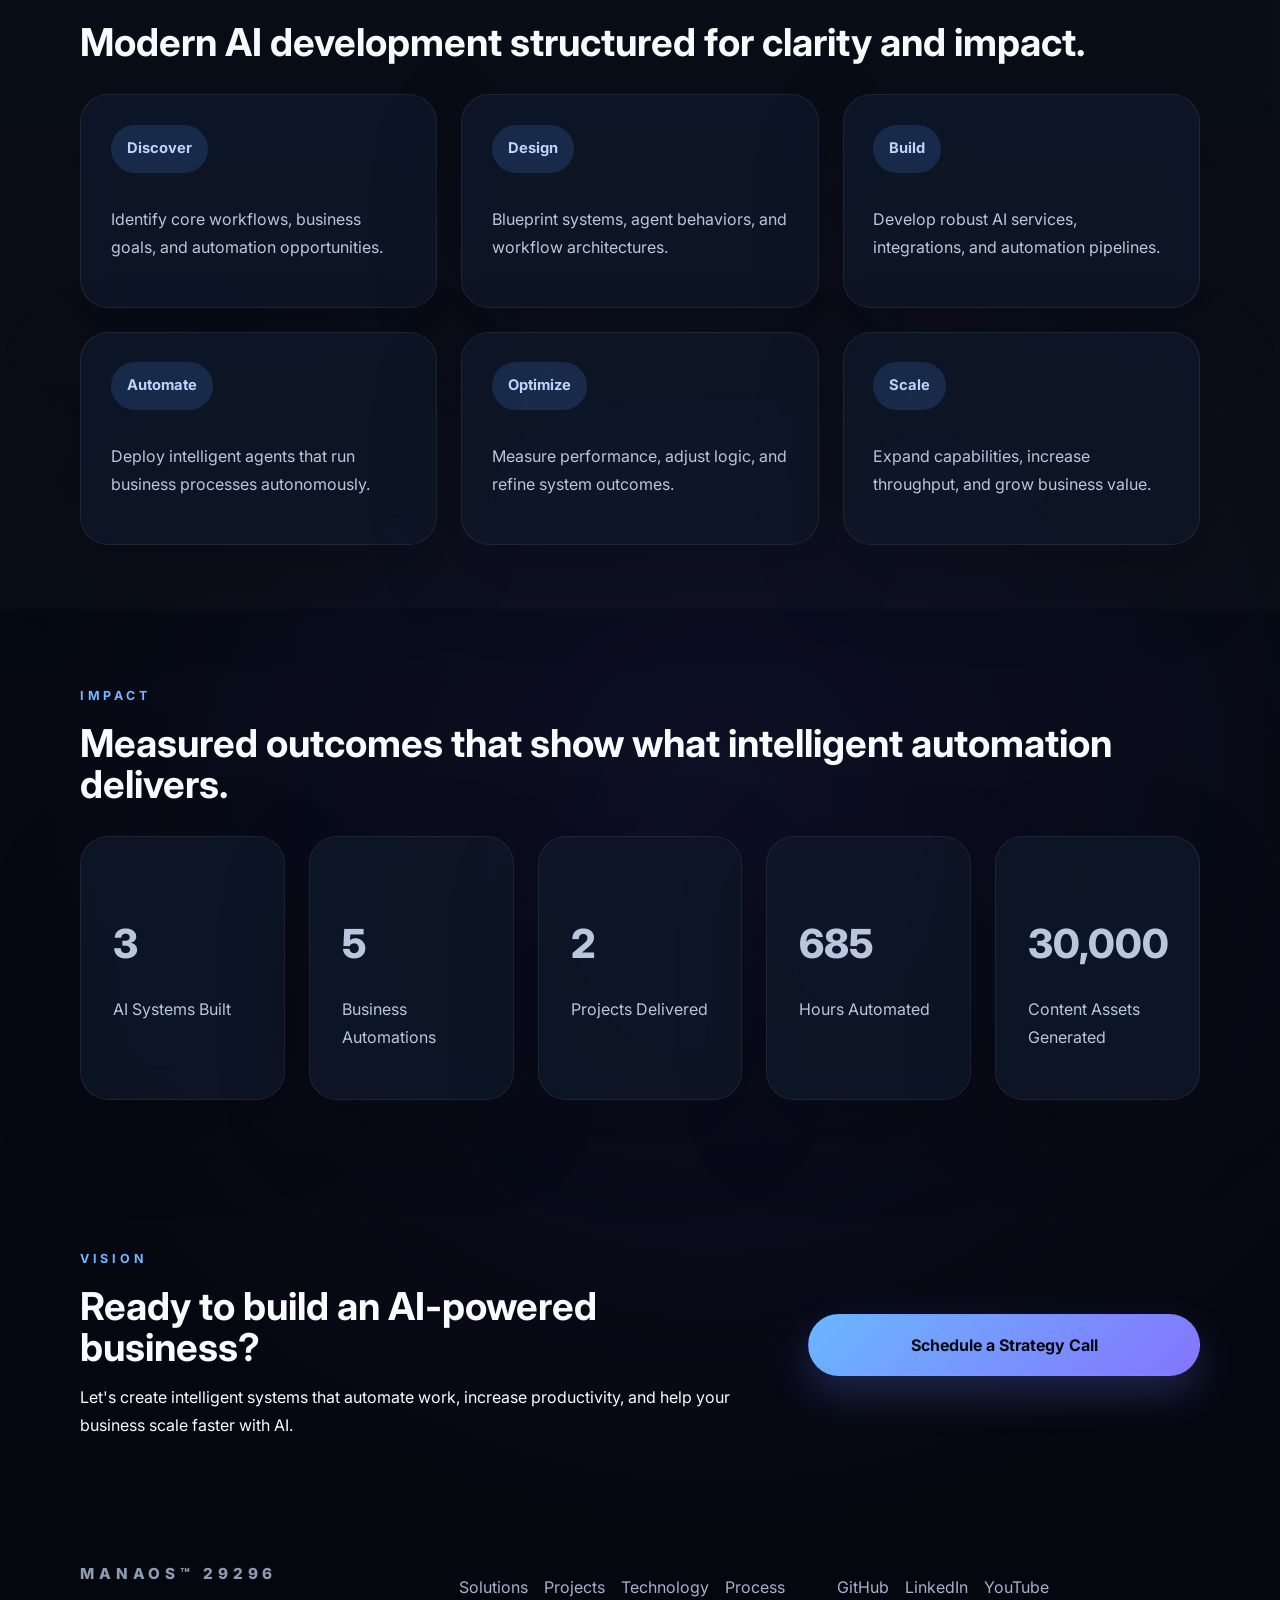
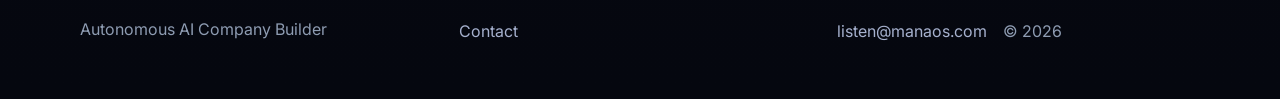
==== commit 1dff8b0f: "fix: expand hero panel and update footer/contact text" ====
--- a/index.html
+++ b/index.html
@@ -305,7 +305,7 @@
     <footer class="site-footer">
       <div class="container footer-grid">
         <div>
-          <a class="brand footer-brand" href="index.html">ManaOS</a>
+          <a class="brand footer-brand" href="index.html">ManaOS™ 29296</a>
           <p>Autonomous AI Company Builder</p>
         </div>
         <nav class="footer-nav" aria-label="Footer navigation">
@@ -319,8 +319,8 @@
           <a href="https://github.com/" target="_blank" rel="noreferrer">GitHub</a>
           <a href="https://linkedin.com" target="_blank" rel="noreferrer">LinkedIn</a>
           <a href="https://youtube.com" target="_blank" rel="noreferrer">YouTube</a>
-          <a href="mailto:hello@manaos.com">hello@manaos.com</a>
-          <p>&copy; <span id="year"></span> Mohamed</p>
+          <a href="mailto:listen@manaos.com">listen@manaos.com</a>
+          <p>&copy; 2026</p>
         </div>
       </div>
     </footer>
--- a/styles.css
+++ b/styles.css
@@ -117,12 +117,14 @@
   display: flex;
   align-items: center;
   gap: 1.25rem;
+  flex-wrap: nowrap;
 }
 
 .nav-links a {
   color: var(--muted);
   font-weight: 600;
   transition: color 0.24s ease;
+  white-space: nowrap;
 }
 
 .nav-links a.active,
@@ -181,12 +183,20 @@
 }
 
 .hero-grid {
-  grid-template-columns: 1.4fr 0.9fr;
-  align-items: center;
+  grid-template-columns: 1.55fr 1fr;
+  align-items: center;
+  gap: 2rem;
 }
 
 .hero-copy {
   max-width: 42rem;
+}
+
+.hero-panel {
+  padding: 2rem;
+  min-width: 360px;
+  width: 100%;
+  max-width: 480px;
 }
 
 .eyebrow {
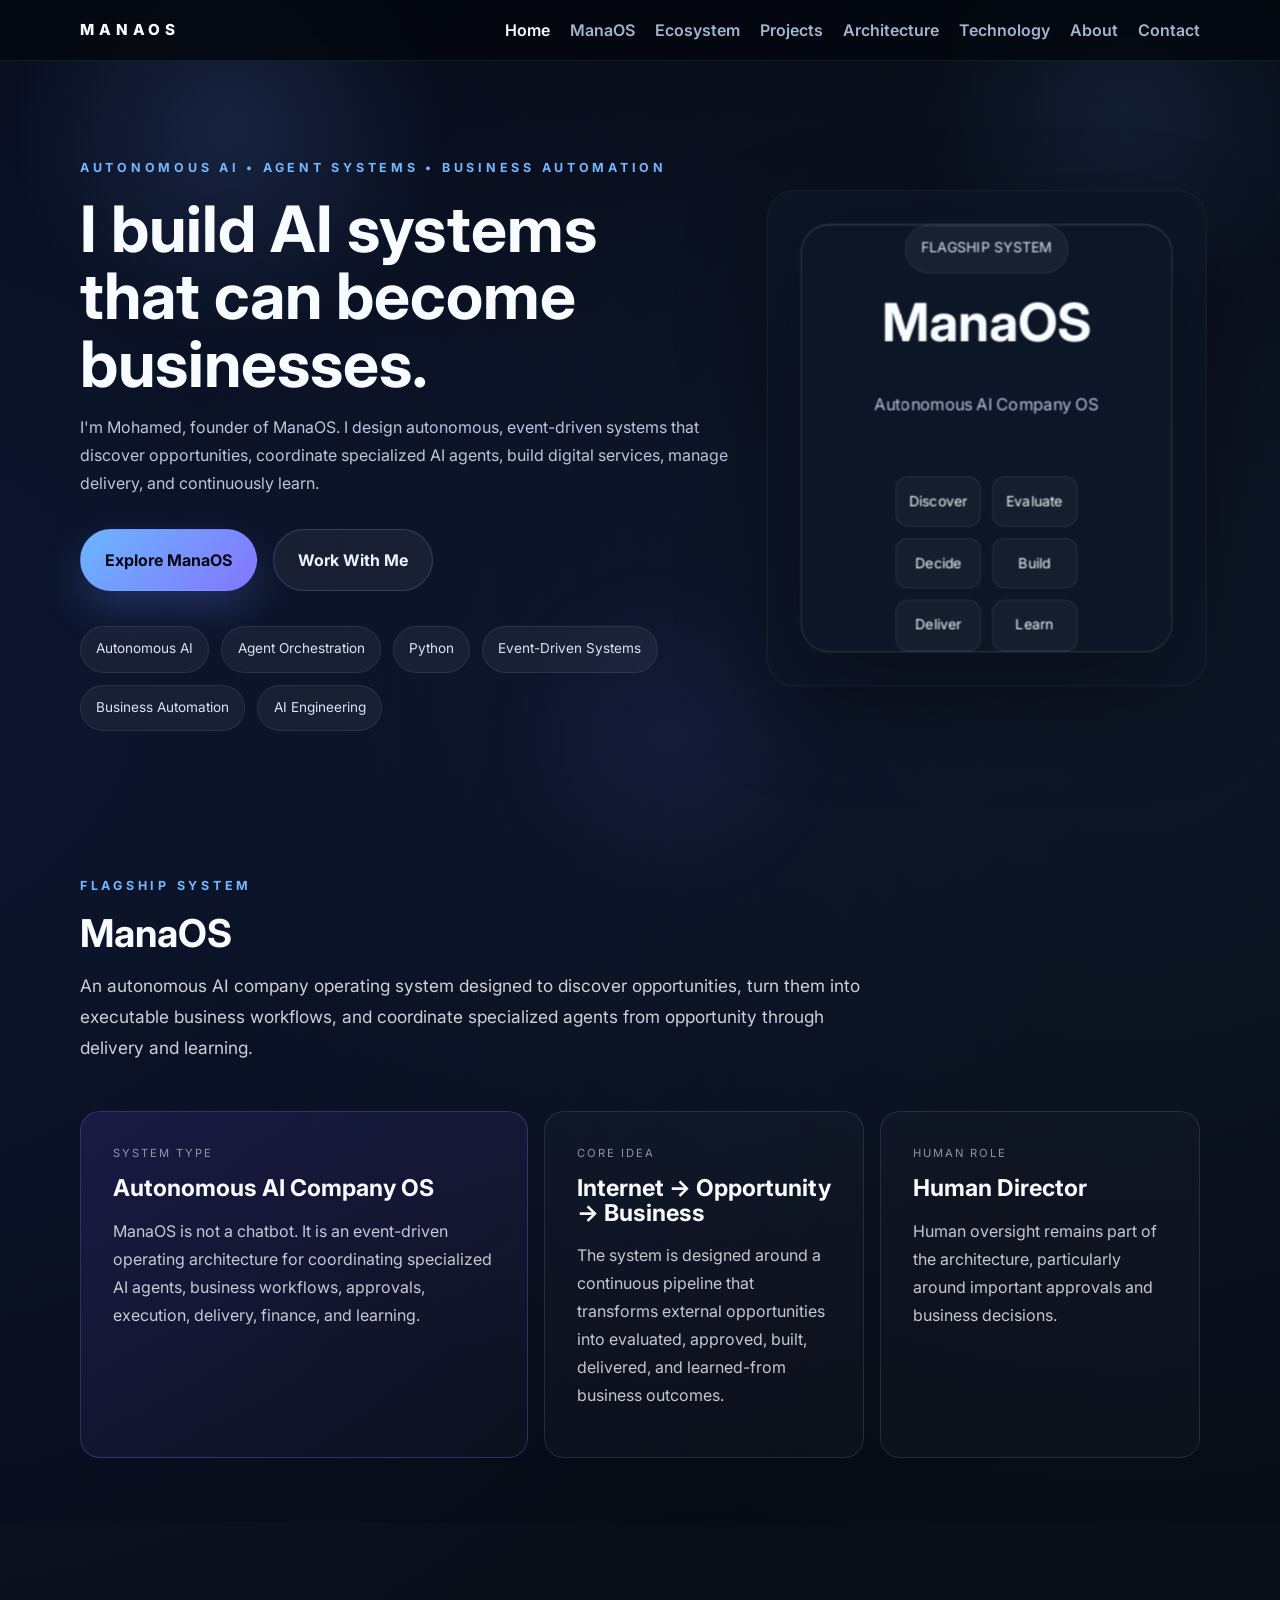
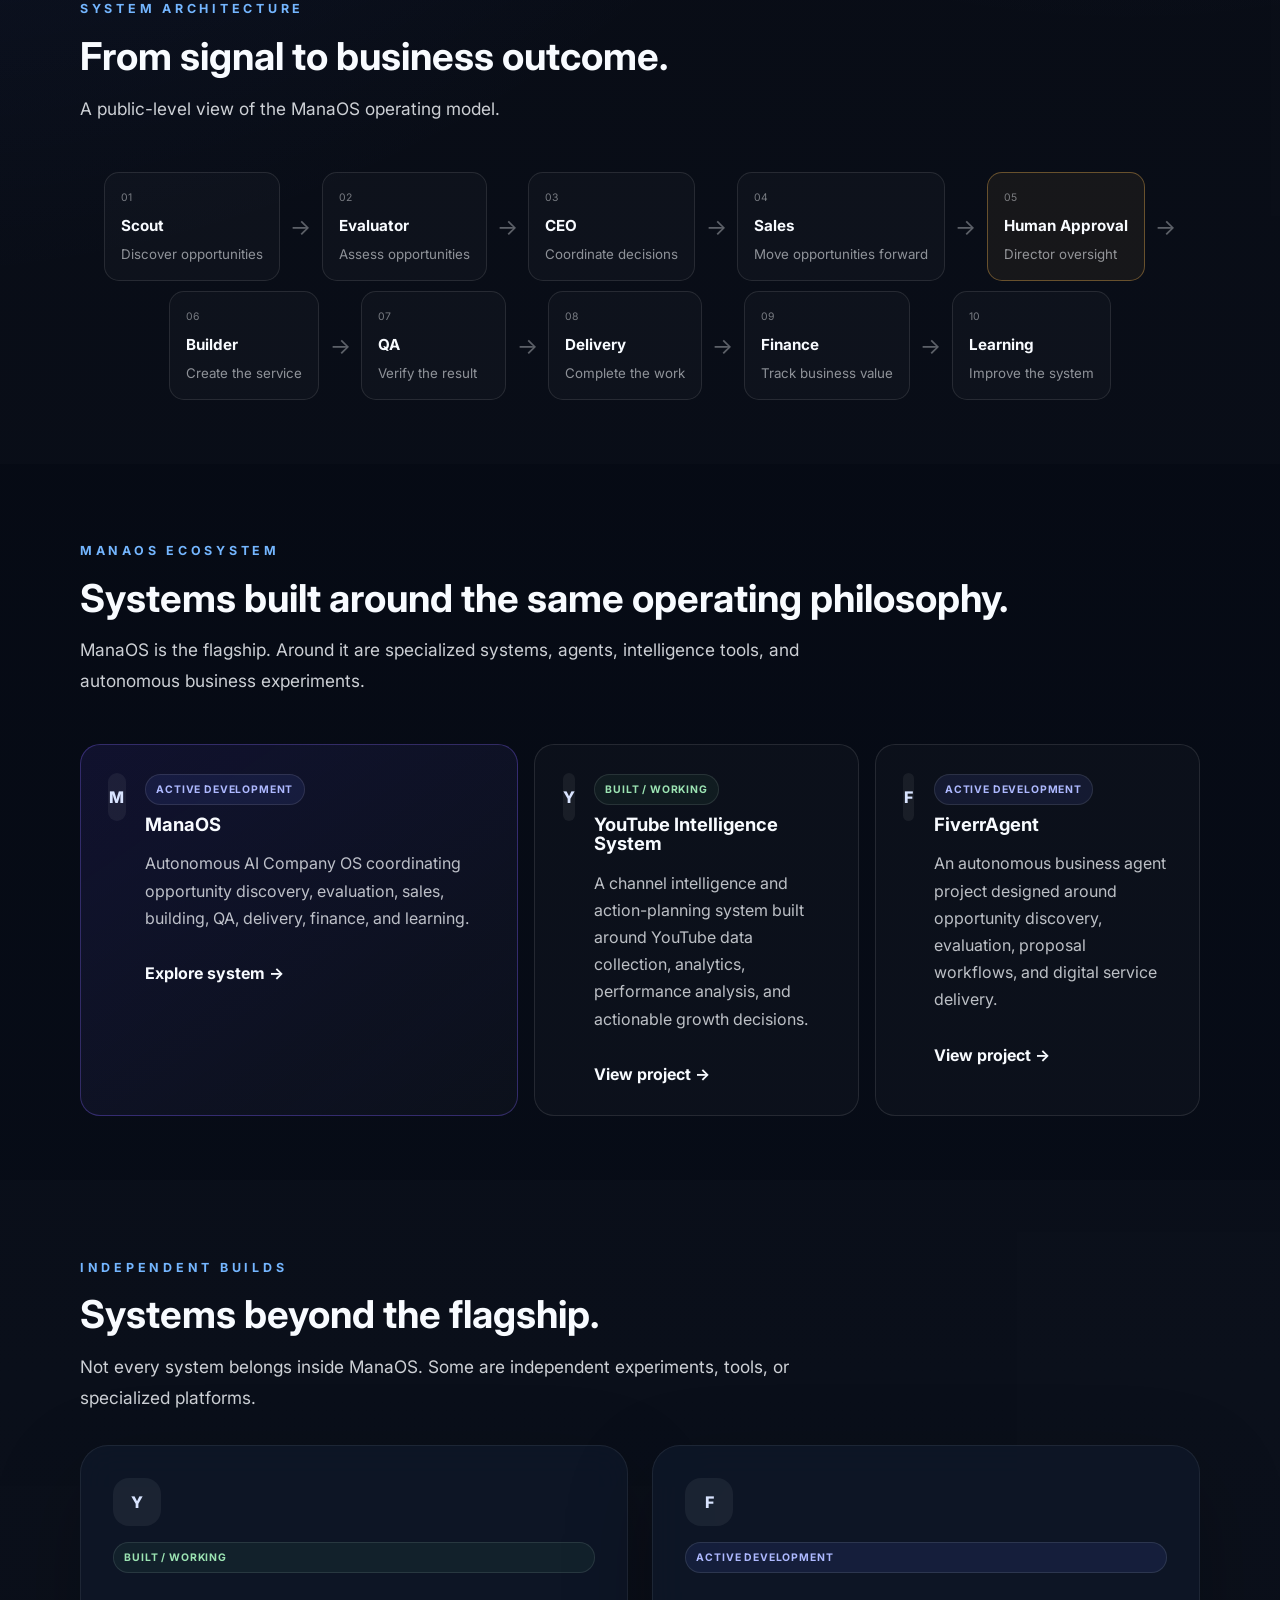
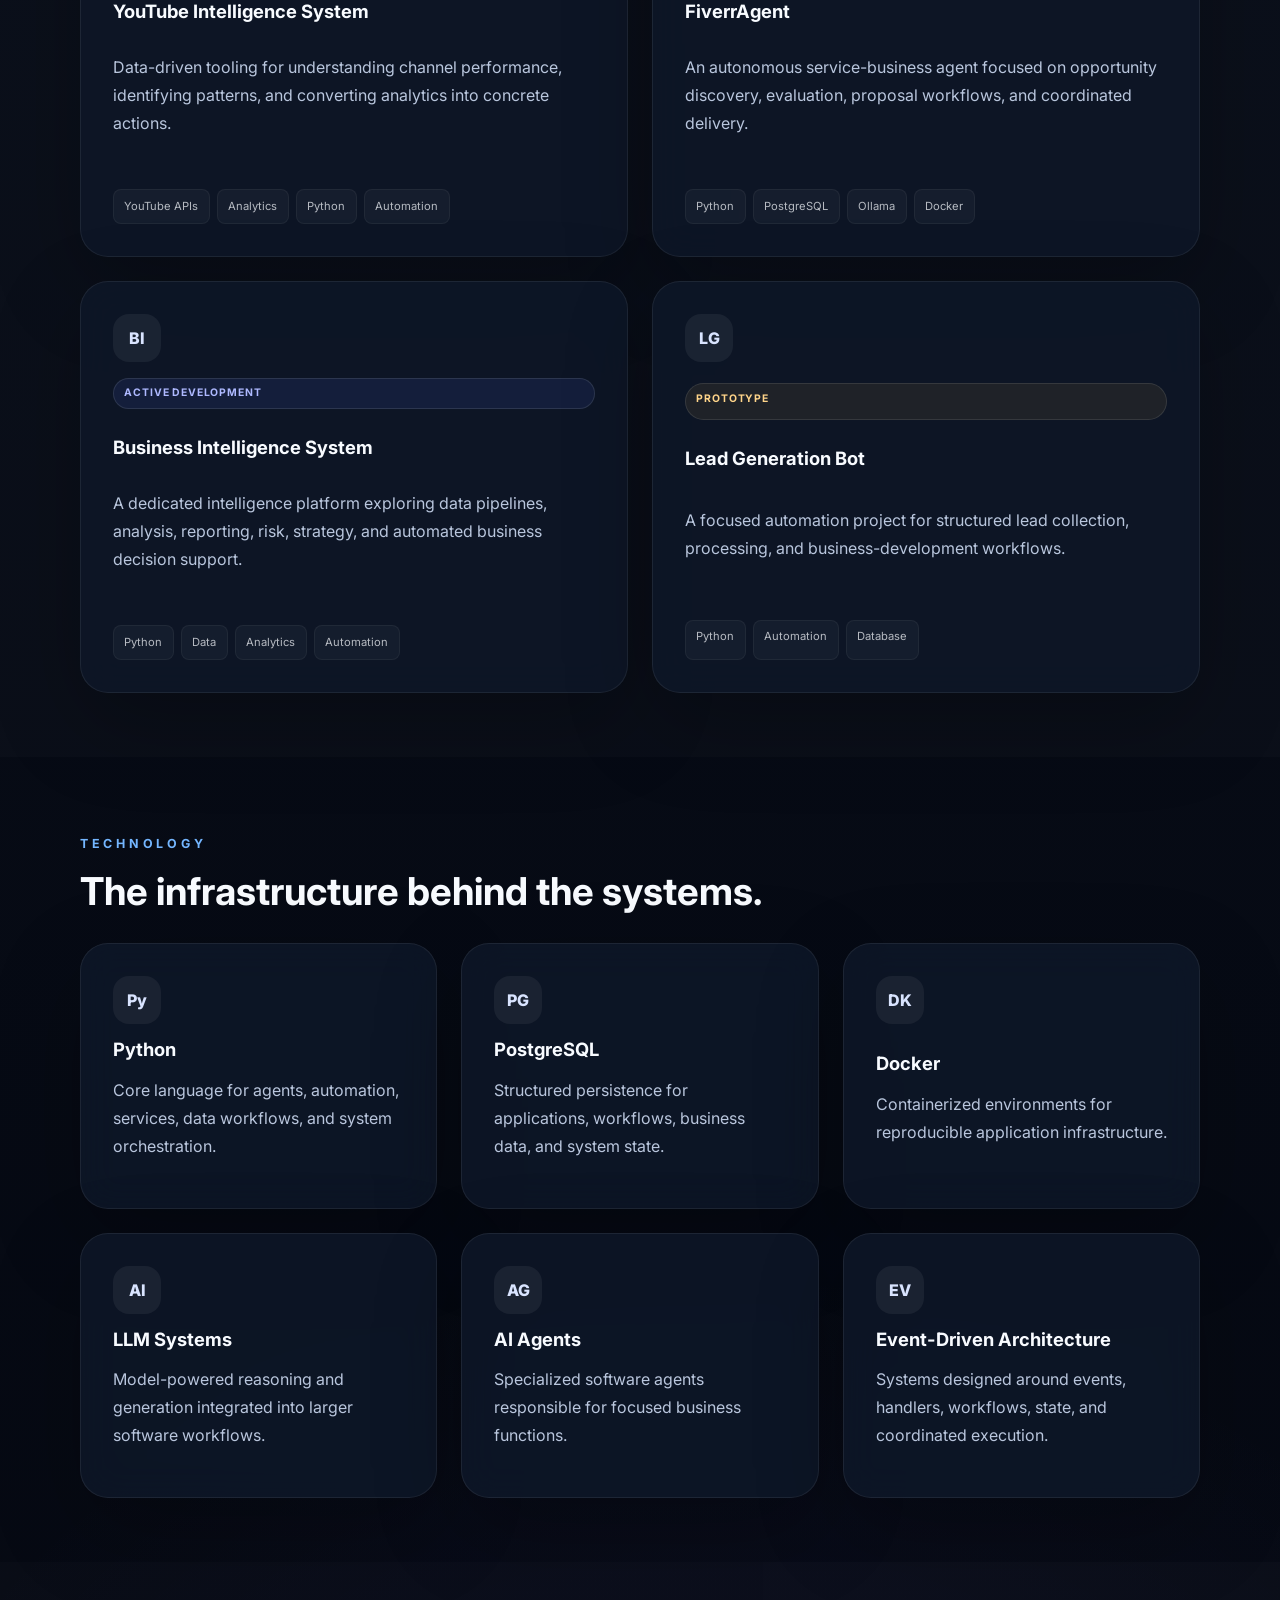
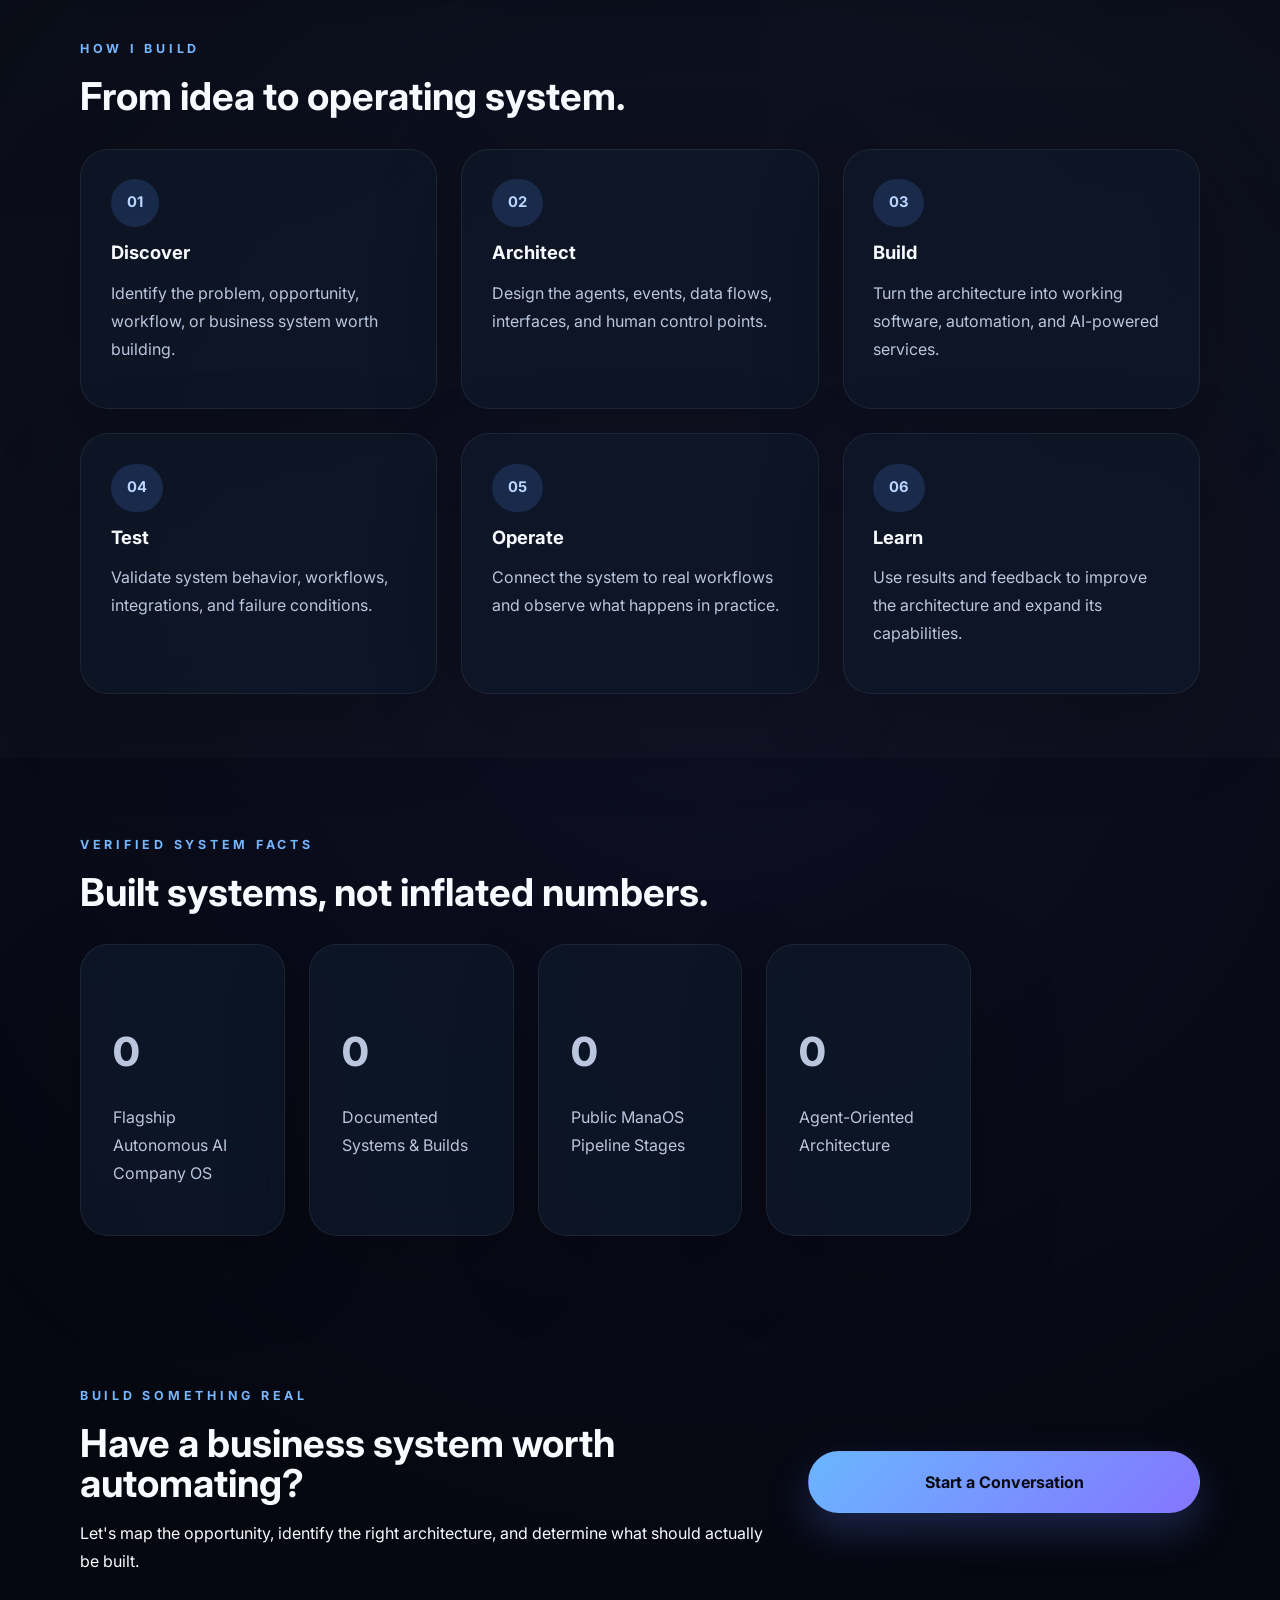
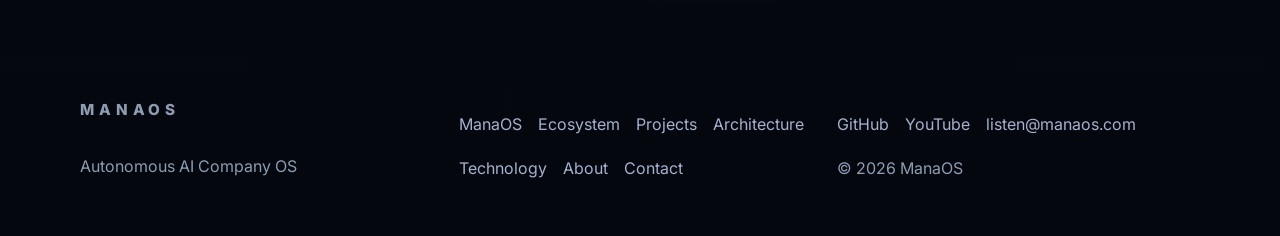
==== commit 4e9595d6: "feat: launch rebuilt portfolio site" ====
--- a/index.html
+++ b/index.html
@@ -1,330 +1,993 @@
 <!DOCTYPE html>
 <html lang="en">
-  <head>
-    <meta charset="UTF-8" />
-    <meta name="viewport" content="width=device-width, initial-scale=1.0" />
-    <title>ManaOS | Autonomous AI Systems for Business</title>
-    <meta
-      name="description"
-      content="ManaOS builds autonomous AI systems, intelligent agents, and business automation for founders who want AI-powered growth."
-    />
-    <link rel="preconnect" href="https://fonts.googleapis.com" />
-    <link rel="preconnect" href="https://fonts.gstatic.com" crossorigin />
-    <link
-      href="https://fonts.googleapis.com/css2?family=Inter:wght@400;500;600;700;800;900&display=swap"
-      rel="stylesheet"
-    />
-    <link rel="stylesheet" href="styles.css" />
-  </head>
-  <body>
-    <div class="background-layer"></div>
-
-    <header class="site-header">
-      <div class="container nav-bar">
-        <a class="brand" href="index.html">ManaOS</a>
-        <nav class="nav-links" aria-label="Primary navigation">
-          <a href="#hero" class="active">Home</a>
-          <a href="#solutions">Solutions</a>
-          <a href="#projects">Projects</a>
-          <a href="#stack">Technology</a>
-          <a href="#process">Process</a>
-          <a href="contact.html">Contact</a>
-        </nav>
-        <div class="nav-actions">
-          <button id="theme-toggle" class="theme-toggle" aria-label="Toggle theme" title="Toggle dark/light">🌙</button>
-          <button class="nav-toggle" aria-label="Toggle navigation" aria-expanded="false">
-          <span></span><span></span><span></span>
-          </button>
-        </div>
-      </div>
-    </header>
-
-    <main>
-      <section id="hero" class="hero">
-        <div class="container hero-grid">
-          <div class="hero-copy">
-            <p class="eyebrow">Autonomous AI Systems • Business Automation • Intelligent Agents</p>
-            <h1 data-typewriter="Building Autonomous AI Systems That Think, Create, and Scale Businesses.">Building Autonomous AI Systems That Think, Create, and Scale Businesses.</h1>
-            <p class="hero-text">
-              I'm Mohamed, founder of ManaOS. I design autonomous AI systems that automate operations, generate content, orchestrate intelligent agents, and help businesses scale through advanced automation and custom AI solutions.
-            </p>
-            <div class="hero-actions">
-              <a class="btn btn-primary" href="contact.html">Schedule a Strategy Call</a>
-              <a class="btn btn-secondary" href="#projects">Explore ManaOS</a>
-            </div>
-            <div class="hero-pill-row">
-              <span>AI Automation</span>
-              <span>ManaOS</span>
-              <span>Python</span>
-              <span>Autonomous Agents</span>
-              <span>Workflow Design</span>
-              <span>Content AI</span>
-              <span>Business Systems</span>
-            </div>
-          </div>
-          <aside class="hero-panel">
-            <div class="panel-card">
-              <span class="panel-label">What I build</span>
-              <ul class="panel-list">
-                <li>Autonomous AI Companies</li>
-                <li>AI Agents &amp; Automation</li>
-                <li>Business Workflow Systems</li>
-                <li>Content Generation Pipelines</li>
-                <li>CRM &amp; Sales Automation</li>
-                <li>Custom AI Solutions</li>
-              </ul>
-            </div>
-          </aside>
-        </div>
-      </section>
-
-      <section id="solutions" class="section section-fade">
-        <div class="container">
-          <div class="section-heading">
-            <p class="eyebrow">AI Solutions Built for Modern Businesses</p>
-            <h2>Enterprise-grade AI services for companies that move fast.</h2>
-          </div>
-          <div class="solution-grid">
-            <article class="solution-card">
-              <h3>Autonomous AI Systems</h3>
-              <p>Custom AI agents that automate business operations from lead generation to customer support.</p>
-            </article>
-            <article class="solution-card">
-              <h3>Workflow Automation</h3>
-              <p>Replace repetitive manual work with intelligent automated workflows.</p>
-            </article>
-            <article class="solution-card">
-              <h3>AI Content Studio</h3>
-              <p>Generate videos, images, articles, marketing campaigns, and social content using AI.</p>
-            </article>
-            <article class="solution-card">
-              <h3>Business Intelligence</h3>
-              <p>AI-powered insights that help businesses make smarter decisions.</p>
-            </article>
-            <article class="solution-card">
-              <h3>AI Consulting</h3>
-              <p>Helping founders identify where AI creates the highest return.</p>
-            </article>
-            <article class="solution-card">
-              <h3>Custom Software</h3>
-              <p>Tailored AI applications designed specifically for your business.</p>
-            </article>
-          </div>
-        </div>
-      </section>
-
-      <section id="projects" class="section alt-section section-fade">
-        <div class="container">
-          <div class="section-heading">
-            <p class="eyebrow">Featured Projects</p>
-            <h2>Premium AI initiatives that demonstrate what ManaOS builds.</h2>
-          </div>
-          <div class="project-grid">
-            <div class="project-filters" aria-label="Project filters">
-              <button class="filter-btn active" data-filter="all">All</button>
-              <button class="filter-btn" data-filter="agents">Agents</button>
-              <button class="filter-btn" data-filter="content">Content</button>
-              <button class="filter-btn" data-filter="crm">CRM</button>
-            </div>
-
-            <article class="project-card" data-tags="agents" data-images="https://images.unsplash.com/photo-1551434678-e076c223a692?auto=format&fit=crop&w=1200&q=80|https://images.unsplash.com/photo-1518770660439-4636190af475?auto=format&fit=crop&w=1200&q=80">
-              <div class="project-icon">M</div>
-              <h3>ManaOS</h3>
-              <p>An autonomous AI company powered by specialized intelligent agents.</p>
-            </article>
-            <article class="project-card" data-tags="content" data-images="https://images.unsplash.com/photo-1483058712412-4245e9b90334?auto=format&fit=crop&w=1200&q=80|https://images.unsplash.com/photo-1498050108023-c5249f4df085?auto=format&fit=crop&w=1200&q=80">
-              <div class="project-icon">Y</div>
-              <h3>AI YouTube Studio</h3>
-              <p>A complete AI workflow for creating cinematic educational content.</p>
-            </article>
-            <article class="project-card" data-tags="crm" data-images="https://images.unsplash.com/photo-1519389950473-47ba0277781c?auto=format&fit=crop&w=1200&q=80|https://images.unsplash.com/photo-1542744173-8e7e53415bb0?auto=format&fit=crop&w=1200&q=80">
-              <div class="project-icon">C</div>
-              <h3>Autonomous CRM</h3>
-              <p>AI-powered customer management and sales automation.</p>
-            </article>
-            <article class="project-card" data-tags="content" data-images="https://images.unsplash.com/photo-1519389950473-47ba0277781c?auto=format&fit=crop&w=1200&q=80|https://images.unsplash.com/photo-1498050108023-c5249f4df085?auto=format&fit=crop&w=1200&q=80">
-              <div class="project-icon">P</div>
-              <h3>Creative AI Pipeline</h3>
-              <p>An end-to-end system for generating professional media using AI.</p>
-            </article>
-          </div>
-        </div>
-      </section>
-
-  <!-- Project detail modal -->
-  <div id="project-modal" class="modal-overlay" aria-hidden="true">
-    <div class="modal project-modal" role="dialog" aria-modal="true" aria-labelledby="project-modal-title">
-      <button class="modal-close" aria-label="Close">×</button>
-      <div class="modal-body">
-        <h3 id="project-modal-title">Project Title</h3>
-        <p id="project-modal-desc">Project description goes here.</p>
-        <div class="project-carousel" aria-label="Project image carousel">
-          <button class="carousel-nav prev" aria-label="Previous slide">‹</button>
-          <div class="carousel-track-wrap">
-            <div class="carousel-track" aria-live="polite"></div>
-          </div>
-          <button class="carousel-nav next" aria-label="Next slide">›</button>
-        </div>
-        <div class="carousel-dots" role="tablist" aria-label="Carousel slide navigation"></div>
-        <div class="modal-actions"><button class="btn modal-ok">Close</button></div>
-      </div>
-    </div>
-  </div>
-
-      <section id="stack" class="section section-fade">
-        <div class="container">
-          <div class="section-heading">
-            <p class="eyebrow">Technology Stack</p>
-            <h2>Tools, frameworks, and platforms behind modern AI systems.</h2>
-          </div>
-          <div class="stack-grid">
-            <article class="stack-card">
-              <div class="tech-icon">Py</div>
-              <div>
-                <h3>Python</h3>
-                <p>Foundation for AI services, automation scripts, and backend systems.</p>
-              </div>
-            </article>
-            <article class="stack-card">
-              <div class="tech-icon">FA</div>
-              <div>
-                <h3>FastAPI</h3>
-                <p>Lightweight API services for reliable AI orchestration and integrations.</p>
-              </div>
-            </article>
-            <article class="stack-card">
-              <div class="tech-icon">DB</div>
-              <div>
-                <h3>PostgreSQL</h3>
-                <p>Structured storage for business data, workflows, and model outputs.</p>
-              </div>
-            </article>
-            <article class="stack-card">
-              <div class="tech-icon">DO</div>
-              <div>
-                <h3>Docker</h3>
-                <p>Portable deployments that keep services consistent across environments.</p>
-              </div>
-            </article>
-            <article class="stack-card">
-              <div class="tech-icon">LL</div>
-              <div>
-                <h3>OpenAI / Claude</h3>
-                <p>Advanced models powering intelligent workflows and content generation.</p>
-              </div>
-            </article>
-            <article class="stack-card">
-              <div class="tech-icon">AG</div>
-              <div>
-                <h3>AI Agents</h3>
-                <p>Autonomous collaborators that execute tasks, monitor work, and optimize outcomes.</p>
-              </div>
-            </article>
-          </div>
-        </div>
-      </section>
-
-      <section id="process" class="section alt-section section-fade">
-        <div class="container">
-          <div class="section-heading">
-            <p class="eyebrow">Process</p>
-            <h2>Modern AI development structured for clarity and impact.</h2>
-          </div>
-          <div class="process-grid">
-            <article class="process-step">
-              <span class="step-number">Discover</span>
-              <p>Identify core workflows, business goals, and automation opportunities.</p>
-            </article>
-            <article class="process-step">
-              <span class="step-number">Design</span>
-              <p>Blueprint systems, agent behaviors, and workflow architectures.</p>
-            </article>
-            <article class="process-step">
-              <span class="step-number">Build</span>
-              <p>Develop robust AI services, integrations, and automation pipelines.</p>
-            </article>
-            <article class="process-step">
-              <span class="step-number">Automate</span>
-              <p>Deploy intelligent agents that run business processes autonomously.</p>
-            </article>
-            <article class="process-step">
-              <span class="step-number">Optimize</span>
-              <p>Measure performance, adjust logic, and refine system outcomes.</p>
-            </article>
-            <article class="process-step">
-              <span class="step-number">Scale</span>
-              <p>Expand capabilities, increase throughput, and grow business value.</p>
-            </article>
-          </div>
-        </div>
-      </section>
-
-      <section id="stats" class="section section-fade">
-        <div class="container">
-          <div class="section-heading">
-            <p class="eyebrow">Impact</p>
-            <h2>Measured outcomes that show what intelligent automation delivers.</h2>
-          </div>
-          <div class="stats-grid">
-            <article class="stat-card">
-              <p class="stat-number" data-value="18">0</p>
-              <p>AI Systems Built</p>
-            </article>
-            <article class="stat-card">
-              <p class="stat-number" data-value="27">0</p>
-              <p>Business Automations</p>
-            </article>
-            <article class="stat-card">
-              <p class="stat-number" data-value="12">0</p>
-              <p>Projects Delivered</p>
-            </article>
-            <article class="stat-card">
-              <p class="stat-number" data-value="3200">0</p>
-              <p>Hours Automated</p>
-            </article>
-            <article class="stat-card">
-              <p class="stat-number" data-value="140000">0</p>
-              <p>Content Assets Generated</p>
-            </article>
-          </div>
-        </div>
-      </section>
-
-      <section id="mission" class="section cta-section section-fade">
-        <div class="container cta-grid">
-          <div class="cta-copy">
-            <p class="eyebrow">Vision</p>
-            <h2>Ready to build an AI-powered business?</h2>
-            <p>Let's create intelligent systems that automate work, increase productivity, and help your business scale faster with AI.</p>
-          </div>
-          <a class="btn btn-primary btn-large" href="contact.html">Schedule a Strategy Call</a>
-        </div>
-      </section>
-    </main>
-
-    <footer class="site-footer">
-      <div class="container footer-grid">
+<head>
+  <meta charset="UTF-8">
+  <meta name="viewport" content="width=device-width, initial-scale=1.0">
+
+  <title>ManaOS — Autonomous AI Company OS</title>
+
+  <meta
+    name="description"
+    content="ManaOS is an autonomous AI company operating system built by Mohamed to discover opportunities, coordinate intelligent agents, build digital services, and continuously learn."
+  >
+
+  <link rel="preconnect" href="https://fonts.googleapis.com">
+  <link rel="preconnect" href="https://fonts.gstatic.com" crossorigin>
+
+  <link
+    href="https://fonts.googleapis.com/css2?family=Inter:wght@400;500;600;700;800;900&display=swap"
+    rel="stylesheet"
+  >
+
+  <link rel="stylesheet" href="styles.css">
+</head>
+
+<body>
+
+<div class="background-layer"></div>
+
+<header class="site-header">
+  <div class="container nav-bar">
+
+    <a class="brand" href="index.html">ManaOS</a>
+
+    <nav class="nav-links" aria-label="Primary navigation">
+      <a href="#hero" class="active">Home</a>
+      <a href="#manaos">ManaOS</a>
+      <a href="#ecosystem">Ecosystem</a>
+      <a href="#projects">Projects</a>
+      <a href="#architecture">Architecture</a>
+      <a href="#technology">Technology</a>
+      <a href="about.html">About</a>
+      <a href="contact.html">Contact</a>
+    </nav>
+
+    <button
+      class="nav-toggle"
+      aria-label="Toggle navigation"
+      aria-expanded="false"
+    >
+      <span></span>
+      <span></span>
+      <span></span>
+    </button>
+
+  </div>
+</header>
+
+<main>
+
+<!-- =========================================================
+     HERO
+     ========================================================= -->
+
+<section id="hero" class="hero flagship-hero section-fade">
+
+  <div class="container hero-grid">
+
+    <div class="hero-copy">
+
+      <p class="eyebrow">
+        AUTONOMOUS AI • AGENT SYSTEMS • BUSINESS AUTOMATION
+      </p>
+
+      <h1>
+        I build AI systems that can become businesses.
+      </h1>
+
+      <p class="hero-text">
+        I'm Mohamed, founder of ManaOS. I design autonomous,
+        event-driven systems that discover opportunities, coordinate
+        specialized AI agents, build digital services, manage delivery,
+        and continuously learn.
+      </p>
+
+      <div class="hero-actions">
+
+        <a class="btn btn-primary" href="#manaos">
+          Explore ManaOS
+        </a>
+
+        <a class="btn btn-secondary" href="contact.html">
+          Work With Me
+        </a>
+
+      </div>
+
+      <div class="hero-pill-row">
+        <span>Autonomous AI</span>
+        <span>Agent Orchestration</span>
+        <span>Python</span>
+        <span>Event-Driven Systems</span>
+        <span>Business Automation</span>
+        <span>AI Engineering</span>
+      </div>
+
+    </div>
+
+    <aside class="hero-panel flagship-panel">
+
+      <div class="panel-card">
+
+        <span class="panel-label">
+          FLAGSHIP SYSTEM
+        </span>
+
+        <h2>ManaOS</h2>
+
+        <p>
+          Autonomous AI Company OS
+        </p>
+
+        <div class="panel-flow">
+          <span>Discover</span>
+          <span>Evaluate</span>
+          <span>Decide</span>
+          <span>Build</span>
+          <span>Deliver</span>
+          <span>Learn</span>
+        </div>
+
+      </div>
+
+    </aside>
+
+  </div>
+
+</section>
+
+
+<!-- =========================================================
+     MANAOS FLAGSHIP
+     ========================================================= -->
+
+<section id="manaos" class="section manaos-flagship section-fade">
+
+  <div class="container">
+
+    <div class="section-heading">
+
+      <p class="eyebrow">
+        FLAGSHIP SYSTEM
+      </p>
+
+      <h2>
+        ManaOS
+      </h2>
+
+      <p class="section-lead">
+        An autonomous AI company operating system designed to
+        discover opportunities, turn them into executable business
+        workflows, and coordinate specialized agents from opportunity
+        through delivery and learning.
+      </p>
+
+    </div>
+
+    <div class="manaos-command-grid">
+
+      <article class="manaos-command-card primary">
+
+        <span class="card-label">
+          SYSTEM TYPE
+        </span>
+
+        <h3>
+          Autonomous AI Company OS
+        </h3>
+
+        <p>
+          ManaOS is not a chatbot. It is an event-driven operating
+          architecture for coordinating specialized AI agents,
+          business workflows, approvals, execution, delivery,
+          finance, and learning.
+        </p>
+
+      </article>
+
+      <article class="manaos-command-card">
+
+        <span class="card-label">
+          CORE IDEA
+        </span>
+
+        <h3>
+          Internet → Opportunity → Business
+        </h3>
+
+        <p>
+          The system is designed around a continuous pipeline that
+          transforms external opportunities into evaluated,
+          approved, built, delivered, and learned-from business
+          outcomes.
+        </p>
+
+      </article>
+
+      <article class="manaos-command-card">
+
+        <span class="card-label">
+          HUMAN ROLE
+        </span>
+
+        <h3>
+          Human Director
+        </h3>
+
+        <p>
+          Human oversight remains part of the architecture,
+          particularly around important approvals and business
+          decisions.
+        </p>
+
+      </article>
+
+    </div>
+
+  </div>
+
+</section>
+
+
+<!-- =========================================================
+     MANAOS PIPELINE
+     ========================================================= -->
+
+<section id="architecture" class="section alt-section section-fade">
+
+  <div class="container">
+
+    <div class="section-heading">
+
+      <p class="eyebrow">
+        SYSTEM ARCHITECTURE
+      </p>
+
+      <h2>
+        From signal to business outcome.
+      </h2>
+
+      <p class="section-lead">
+        A public-level view of the ManaOS operating model.
+      </p>
+
+    </div>
+
+    <div class="architecture-flow">
+
+      <div class="architecture-node">
+        <span>01</span>
+        <strong>Scout</strong>
+        <small>Discover opportunities</small>
+      </div>
+
+      <div class="architecture-arrow">→</div>
+
+      <div class="architecture-node">
+        <span>02</span>
+        <strong>Evaluator</strong>
+        <small>Assess opportunities</small>
+      </div>
+
+      <div class="architecture-arrow">→</div>
+
+      <div class="architecture-node">
+        <span>03</span>
+        <strong>CEO</strong>
+        <small>Coordinate decisions</small>
+      </div>
+
+      <div class="architecture-arrow">→</div>
+
+      <div class="architecture-node">
+        <span>04</span>
+        <strong>Sales</strong>
+        <small>Move opportunities forward</small>
+      </div>
+
+      <div class="architecture-arrow">→</div>
+
+      <div class="architecture-node human-node">
+        <span>05</span>
+        <strong>Human Approval</strong>
+        <small>Director oversight</small>
+      </div>
+
+      <div class="architecture-arrow">→</div>
+
+      <div class="architecture-node">
+        <span>06</span>
+        <strong>Builder</strong>
+        <small>Create the service</small>
+      </div>
+
+      <div class="architecture-arrow">→</div>
+
+      <div class="architecture-node">
+        <span>07</span>
+        <strong>QA</strong>
+        <small>Verify the result</small>
+      </div>
+
+      <div class="architecture-arrow">→</div>
+
+      <div class="architecture-node">
+        <span>08</span>
+        <strong>Delivery</strong>
+        <small>Complete the work</small>
+      </div>
+
+      <div class="architecture-arrow">→</div>
+
+      <div class="architecture-node">
+        <span>09</span>
+        <strong>Finance</strong>
+        <small>Track business value</small>
+      </div>
+
+      <div class="architecture-arrow">→</div>
+
+      <div class="architecture-node">
+        <span>10</span>
+        <strong>Learning</strong>
+        <small>Improve the system</small>
+      </div>
+
+    </div>
+
+  </div>
+
+</section>
+
+
+<!-- =========================================================
+     MANAOS ECOSYSTEM
+     ========================================================= -->
+
+<section id="ecosystem" class="section section-fade">
+
+  <div class="container">
+
+    <div class="section-heading">
+
+      <p class="eyebrow">
+        MANAOS ECOSYSTEM
+      </p>
+
+      <h2>
+        Systems built around the same operating philosophy.
+      </h2>
+
+      <p class="section-lead">
+        ManaOS is the flagship. Around it are specialized systems,
+        agents, intelligence tools, and autonomous business
+        experiments.
+      </p>
+
+    </div>
+
+    <div class="ecosystem-grid">
+
+      <article class="ecosystem-card ecosystem-featured">
+
+        <div class="project-icon">M</div>
+
         <div>
-          <a class="brand footer-brand" href="index.html">ManaOS™ 29296</a>
-          <p>Autonomous AI Company Builder</p>
-        </div>
-        <nav class="footer-nav" aria-label="Footer navigation">
-          <a href="#solutions">Solutions</a>
-          <a href="#projects">Projects</a>
-          <a href="#stack">Technology</a>
-          <a href="#process">Process</a>
-          <a href="contact.html">Contact</a>
-        </nav>
-        <div class="footer-meta">
-          <a href="https://github.com/" target="_blank" rel="noreferrer">GitHub</a>
-          <a href="https://linkedin.com" target="_blank" rel="noreferrer">LinkedIn</a>
-          <a href="https://youtube.com" target="_blank" rel="noreferrer">YouTube</a>
-          <a href="mailto:listen@manaos.com">listen@manaos.com</a>
-          <p>&copy; 2026</p>
-        </div>
-      </div>
-    </footer>
-
-    <script src="script.js"></script>
-  </body>
+
+          <span class="status-badge status-active">
+            Active Development
+          </span>
+
+          <h3>
+            ManaOS
+          </h3>
+
+          <p>
+            Autonomous AI Company OS coordinating opportunity
+            discovery, evaluation, sales, building, QA, delivery,
+            finance, and learning.
+          </p>
+
+          <a class="text-link" href="#manaos">
+            Explore system →
+          </a>
+
+        </div>
+
+      </article>
+
+
+      <article class="ecosystem-card">
+
+        <div class="project-icon">Y</div>
+
+        <div>
+
+          <span class="status-badge status-built">
+            Built / Working
+          </span>
+
+          <h3>
+            YouTube Intelligence System
+          </h3>
+
+          <p>
+            A channel intelligence and action-planning system built
+            around YouTube data collection, analytics, performance
+            analysis, and actionable growth decisions.
+          </p>
+
+          <a class="text-link" href="#projects">
+            View project →
+          </a>
+
+        </div>
+
+      </article>
+
+
+      <article class="ecosystem-card">
+
+        <div class="project-icon">F</div>
+
+        <div>
+
+          <span class="status-badge status-active">
+            Active Development
+          </span>
+
+          <h3>
+            FiverrAgent
+          </h3>
+
+          <p>
+            An autonomous business agent project designed around
+            opportunity discovery, evaluation, proposal workflows,
+            and digital service delivery.
+          </p>
+
+          <a class="text-link" href="#projects">
+            View project →
+          </a>
+
+        </div>
+
+      </article>
+
+    </div>
+
+  </div>
+
+</section>
+
+
+<!-- =========================================================
+     INDEPENDENT PROJECTS
+     ========================================================= -->
+
+<section id="projects" class="section alt-section section-fade">
+
+  <div class="container">
+
+    <div class="section-heading">
+
+      <p class="eyebrow">
+        INDEPENDENT BUILDS
+      </p>
+
+      <h2>
+        Systems beyond the flagship.
+      </h2>
+
+      <p class="section-lead">
+        Not every system belongs inside ManaOS. Some are independent
+        experiments, tools, or specialized platforms.
+      </p>
+
+    </div>
+
+    <div class="project-grid real-project-grid">
+
+      <article
+        class="project-card project-card-large"
+        data-project="youtube"
+        data-tags="intelligence content"
+      >
+
+        <div class="project-icon">Y</div>
+
+        <span class="status-badge status-built">
+          Built / Working
+        </span>
+
+        <h3>
+          YouTube Intelligence System
+        </h3>
+
+        <p>
+          Data-driven tooling for understanding channel performance,
+          identifying patterns, and converting analytics into
+          concrete actions.
+        </p>
+
+        <div class="project-meta">
+          <span>YouTube APIs</span>
+          <span>Analytics</span>
+          <span>Python</span>
+          <span>Automation</span>
+        </div>
+
+      </article>
+
+
+      <article
+        class="project-card project-card-large"
+        data-project="fiverragent"
+        data-tags="agents automation business"
+      >
+
+        <div class="project-icon">F</div>
+
+        <span class="status-badge status-active">
+          Active Development
+        </span>
+
+        <h3>
+          FiverrAgent
+        </h3>
+
+        <p>
+          An autonomous service-business agent focused on opportunity
+          discovery, evaluation, proposal workflows, and coordinated
+          delivery.
+        </p>
+
+        <div class="project-meta">
+          <span>Python</span>
+          <span>PostgreSQL</span>
+          <span>Ollama</span>
+          <span>Docker</span>
+        </div>
+
+      </article>
+
+
+      <article
+        class="project-card project-card-large"
+        data-project="mybi"
+        data-tags="intelligence data"
+      >
+
+        <div class="project-icon">BI</div>
+
+        <span class="status-badge status-active">
+          Active Development
+        </span>
+
+        <h3>
+          Business Intelligence System
+        </h3>
+
+        <p>
+          A dedicated intelligence platform exploring data pipelines,
+          analysis, reporting, risk, strategy, and automated business
+          decision support.
+        </p>
+
+        <div class="project-meta">
+          <span>Python</span>
+          <span>Data</span>
+          <span>Analytics</span>
+          <span>Automation</span>
+        </div>
+
+      </article>
+
+
+      <article
+        class="project-card project-card-large"
+        data-project="leadgen"
+        data-tags="automation agents"
+      >
+
+        <div class="project-icon">LG</div>
+
+        <span class="status-badge status-prototype">
+          Prototype
+        </span>
+
+        <h3>
+          Lead Generation Bot
+        </h3>
+
+        <p>
+          A focused automation project for structured lead collection,
+          processing, and business-development workflows.
+        </p>
+
+        <div class="project-meta">
+          <span>Python</span>
+          <span>Automation</span>
+          <span>Database</span>
+        </div>
+
+      </article>
+
+    </div>
+
+  </div>
+
+</section>
+
+
+<!-- =========================================================
+     TECHNOLOGY
+     ========================================================= -->
+
+<section id="technology" class="section section-fade">
+
+  <div class="container">
+
+    <div class="section-heading">
+
+      <p class="eyebrow">
+        TECHNOLOGY
+      </p>
+
+      <h2>
+        The infrastructure behind the systems.
+      </h2>
+
+    </div>
+
+    <div class="stack-grid">
+
+      <article class="stack-card">
+        <div class="tech-icon">Py</div>
+        <div>
+          <h3>Python</h3>
+          <p>Core language for agents, automation, services, data workflows, and system orchestration.</p>
+        </div>
+      </article>
+
+      <article class="stack-card">
+        <div class="tech-icon">PG</div>
+        <div>
+          <h3>PostgreSQL</h3>
+          <p>Structured persistence for applications, workflows, business data, and system state.</p>
+        </div>
+      </article>
+
+      <article class="stack-card">
+        <div class="tech-icon">DK</div>
+        <div>
+          <h3>Docker</h3>
+          <p>Containerized environments for reproducible application infrastructure.</p>
+        </div>
+      </article>
+
+      <article class="stack-card">
+        <div class="tech-icon">AI</div>
+        <div>
+          <h3>LLM Systems</h3>
+          <p>Model-powered reasoning and generation integrated into larger software workflows.</p>
+        </div>
+      </article>
+
+      <article class="stack-card">
+        <div class="tech-icon">AG</div>
+        <div>
+          <h3>AI Agents</h3>
+          <p>Specialized software agents responsible for focused business functions.</p>
+        </div>
+      </article>
+
+      <article class="stack-card">
+        <div class="tech-icon">EV</div>
+        <div>
+          <h3>Event-Driven Architecture</h3>
+          <p>Systems designed around events, handlers, workflows, state, and coordinated execution.</p>
+        </div>
+      </article>
+
+    </div>
+
+  </div>
+
+</section>
+
+
+<!-- =========================================================
+     PROCESS
+     ========================================================= -->
+
+<section id="process" class="section alt-section section-fade">
+
+  <div class="container">
+
+    <div class="section-heading">
+
+      <p class="eyebrow">
+        HOW I BUILD
+      </p>
+
+      <h2>
+        From idea to operating system.
+      </h2>
+
+    </div>
+
+    <div class="process-grid">
+
+      <article class="process-step">
+        <span class="step-number">01</span>
+        <h3>Discover</h3>
+        <p>Identify the problem, opportunity, workflow, or business system worth building.</p>
+      </article>
+
+      <article class="process-step">
+        <span class="step-number">02</span>
+        <h3>Architect</h3>
+        <p>Design the agents, events, data flows, interfaces, and human control points.</p>
+      </article>
+
+      <article class="process-step">
+        <span class="step-number">03</span>
+        <h3>Build</h3>
+        <p>Turn the architecture into working software, automation, and AI-powered services.</p>
+      </article>
+
+      <article class="process-step">
+        <span class="step-number">04</span>
+        <h3>Test</h3>
+        <p>Validate system behavior, workflows, integrations, and failure conditions.</p>
+      </article>
+
+      <article class="process-step">
+        <span class="step-number">05</span>
+        <h3>Operate</h3>
+        <p>Connect the system to real workflows and observe what happens in practice.</p>
+      </article>
+
+      <article class="process-step">
+        <span class="step-number">06</span>
+        <h3>Learn</h3>
+        <p>Use results and feedback to improve the architecture and expand its capabilities.</p>
+      </article>
+
+    </div>
+
+  </div>
+
+</section>
+
+
+<!-- =========================================================
+     VERIFIED SYSTEM FACTS
+     ========================================================= -->
+
+<section id="facts" class="section section-fade">
+
+  <div class="container">
+
+    <div class="section-heading">
+
+      <p class="eyebrow">
+        VERIFIED SYSTEM FACTS
+      </p>
+
+      <h2>
+        Built systems, not inflated numbers.
+      </h2>
+
+    </div>
+
+    <div class="stats-grid">
+
+      <article class="stat-card">
+        <p class="stat-number">01</p>
+        <p>Flagship Autonomous AI Company OS</p>
+      </article>
+
+      <article class="stat-card">
+        <p class="stat-number">04+</p>
+        <p>Documented Systems &amp; Builds</p>
+      </article>
+
+      <article class="stat-card">
+        <p class="stat-number">10</p>
+        <p>Public ManaOS Pipeline Stages</p>
+      </article>
+
+      <article class="stat-card">
+        <p class="stat-number">AI</p>
+        <p>Agent-Oriented Architecture</p>
+      </article>
+
+    </div>
+
+  </div>
+
+</section>
+
+
+<!-- =========================================================
+     CTA
+     ========================================================= -->
+
+<section id="contact-cta" class="section cta-section section-fade">
+
+  <div class="container cta-grid">
+
+    <div class="cta-copy">
+
+      <p class="eyebrow">
+        BUILD SOMETHING REAL
+      </p>
+
+      <h2>
+        Have a business system worth automating?
+      </h2>
+
+      <p>
+        Let's map the opportunity, identify the right architecture,
+        and determine what should actually be built.
+      </p>
+
+    </div>
+
+    <a
+      class="btn btn-primary btn-large"
+      href="contact.html"
+    >
+      Start a Conversation
+    </a>
+
+  </div>
+
+</section>
+
+</main>
+
+
+<footer class="site-footer">
+
+  <div class="container footer-grid">
+
+    <div>
+      <a class="brand footer-brand" href="index.html">
+        ManaOS
+      </a>
+
+      <p>
+        Autonomous AI Company OS
+      </p>
+    </div>
+
+    <nav class="footer-nav" aria-label="Footer navigation">
+      <a href="#manaos">ManaOS</a>
+      <a href="#ecosystem">Ecosystem</a>
+      <a href="#projects">Projects</a>
+      <a href="#architecture">Architecture</a>
+      <a href="#technology">Technology</a>
+      <a href="about.html">About</a>
+      <a href="contact.html">Contact</a>
+    </nav>
+
+    <div class="footer-meta">
+
+      <a
+        href="https://github.com/manarazek-hue"
+        target="_blank"
+        rel="noreferrer"
+      >
+        GitHub
+      </a>
+
+      <a
+        href="https://www.youtube.com/@djmanaeg"
+        target="_blank"
+        rel="noreferrer"
+      >
+        YouTube
+      </a>
+
+      <a href="mailto:listen@manaos.com">
+        listen@manaos.com
+      </a>
+
+      <p>
+        &copy; 2026 ManaOS
+      </p>
+
+    </div>
+
+  </div>
+
+</footer>
+
+
+<!-- =========================================================
+     3.3B PROJECT DETAIL MODAL
+     ========================================================= -->
+
+<div
+  id="portfolio-project-modal"
+  class="modal-overlay"
+  aria-hidden="true"
+>
+  <div
+    class="modal portfolio-detail-modal"
+    role="dialog"
+    aria-modal="true"
+    aria-labelledby="portfolio-project-title"
+  >
+
+    <button
+      class="modal-close portfolio-modal-close"
+      aria-label="Close project details"
+      type="button"
+    >
+      ×
+    </button>
+
+    <div class="modal-content">
+
+      <span
+        id="portfolio-project-status"
+        class="status-badge"
+      ></span>
+
+      <p
+        id="portfolio-project-category"
+        class="eyebrow"
+      ></p>
+
+      <h3 id="portfolio-project-title">
+        Project
+      </h3>
+
+      <p id="portfolio-project-description"></p>
+
+      <div class="detail-block">
+
+        <span class="card-label">
+          PUBLIC ARCHITECTURE
+        </span>
+
+        <p id="portfolio-project-architecture"></p>
+
+      </div>
+
+      <div class="detail-block">
+
+        <span class="card-label">
+          TECHNOLOGY
+        </span>
+
+        <div
+          id="portfolio-project-technologies"
+          class="project-meta"
+        ></div>
+
+      </div>
+
+      <div class="modal-actions">
+
+        <button
+          class="btn modal-ok portfolio-modal-close"
+          type="button"
+        >
+          Close
+        </button>
+
+      </div>
+
+    </div>
+
+  </div>
+</div>
+<script src="script.js"></script>
+
+</body>
 </html>
--- a/styles.css
+++ b/styles.css
@@ -807,3 +807,325 @@
 .modal-ok {
   margin-top: 0.5rem;
 }
+
+/* =========================================================
+   3.3B PORTFOLIO REBUILD
+   ManaOS flagship additions
+   ========================================================= */
+
+.flagship-hero {
+  min-height: 82vh;
+}
+
+.flagship-panel {
+  transform: scale(1.03);
+}
+
+.flagship-panel .panel-card {
+  border: 1px solid rgba(255,255,255,.16);
+  box-shadow:
+    0 30px 100px rgba(0,0,0,.35),
+    inset 0 1px 0 rgba(255,255,255,.06);
+}
+
+.flagship-panel h2 {
+  font-size: clamp(2rem, 4vw, 4rem);
+  margin: .35rem 0;
+}
+
+.panel-flow {
+  display: grid;
+  grid-template-columns: repeat(2, 1fr);
+  gap: .65rem;
+  margin-top: 1.5rem;
+}
+
+.panel-flow span {
+  padding: .75rem;
+  border: 1px solid rgba(255,255,255,.1);
+  border-radius: 12px;
+  background: rgba(255,255,255,.035);
+  font-size: .85rem;
+}
+
+.section-lead {
+  max-width: 780px;
+  margin-top: 1rem;
+  font-size: 1.08rem;
+  line-height: 1.8;
+  opacity: .82;
+}
+
+.manaos-flagship {
+  position: relative;
+}
+
+.manaos-command-grid {
+  display: grid;
+  grid-template-columns: 1.4fr 1fr 1fr;
+  gap: 1rem;
+  margin-top: 3rem;
+}
+
+.manaos-command-card {
+  padding: 2rem;
+  border: 1px solid rgba(255,255,255,.1);
+  border-radius: 20px;
+  background: rgba(255,255,255,.025);
+}
+
+.manaos-command-card.primary {
+  min-height: 280px;
+  background:
+    linear-gradient(
+      145deg,
+      rgba(110,80,255,.14),
+      rgba(255,255,255,.025)
+    );
+  border-color: rgba(130,100,255,.3);
+}
+
+.card-label {
+  display: block;
+  font-size: .7rem;
+  letter-spacing: .18em;
+  text-transform: uppercase;
+  opacity: .55;
+  margin-bottom: .8rem;
+}
+
+.manaos-command-card h3 {
+  font-size: 1.45rem;
+  margin-bottom: .8rem;
+}
+
+.manaos-command-card p {
+  line-height: 1.75;
+  opacity: .78;
+}
+
+.architecture-flow {
+  display: flex;
+  flex-wrap: wrap;
+  align-items: center;
+  justify-content: center;
+  gap: .65rem;
+  margin-top: 3rem;
+}
+
+.architecture-node {
+  min-width: 145px;
+  padding: 1rem;
+  border: 1px solid rgba(255,255,255,.1);
+  border-radius: 15px;
+  background: rgba(255,255,255,.025);
+}
+
+.architecture-node span {
+  display: block;
+  font-size: .65rem;
+  opacity: .45;
+  margin-bottom: .4rem;
+}
+
+.architecture-node strong {
+  display: block;
+  font-size: .95rem;
+}
+
+.architecture-node small {
+  display: block;
+  margin-top: .35rem;
+  opacity: .55;
+  line-height: 1.35;
+}
+
+.architecture-node.human-node {
+  border-color: rgba(255,190,80,.35);
+  background: rgba(255,190,80,.06);
+}
+
+.architecture-arrow {
+  opacity: .35;
+  font-size: 1.4rem;
+}
+
+.ecosystem-grid {
+  display: grid;
+  grid-template-columns: 1.35fr 1fr 1fr;
+  gap: 1rem;
+  margin-top: 3rem;
+}
+
+.ecosystem-card {
+  display: flex;
+  gap: 1.2rem;
+  padding: 1.7rem;
+  border: 1px solid rgba(255,255,255,.1);
+  border-radius: 20px;
+  background: rgba(255,255,255,.025);
+}
+
+.ecosystem-featured {
+  border-color: rgba(130,100,255,.32);
+  background:
+    linear-gradient(
+      145deg,
+      rgba(100,80,255,.11),
+      rgba(255,255,255,.025)
+    );
+}
+
+.ecosystem-card h3 {
+  margin: .6rem 0;
+}
+
+.ecosystem-card p {
+  line-height: 1.7;
+  opacity: .75;
+}
+
+.status-badge {
+  display: inline-block;
+  padding: .35rem .65rem;
+  border-radius: 999px;
+  font-size: .65rem;
+  font-weight: 700;
+  letter-spacing: .08em;
+  text-transform: uppercase;
+  border: 1px solid rgba(255,255,255,.1);
+}
+
+.status-built {
+  background: rgba(80,180,120,.08);
+  color: #9ce4b3;
+}
+
+.status-active {
+  background: rgba(100,120,255,.1);
+  color: #aeb9ff;
+}
+
+.status-prototype {
+  background: rgba(255,190,80,.08);
+  color: #ffd58a;
+}
+
+.text-link {
+  display: inline-block;
+  margin-top: .7rem;
+  text-decoration: none;
+  font-weight: 700;
+}
+
+.real-project-grid {
+  grid-template-columns: repeat(2, 1fr);
+}
+
+.project-card-large {
+  min-height: 260px;
+}
+
+.project-card-large .status-badge {
+  margin-bottom: .8rem;
+}
+
+.project-meta {
+  display: flex;
+  flex-wrap: wrap;
+  gap: .45rem;
+  margin-top: 1.25rem;
+}
+
+.project-meta span {
+  padding: .4rem .65rem;
+  border-radius: 8px;
+  background: rgba(255,255,255,.05);
+  border: 1px solid rgba(255,255,255,.07);
+  font-size: .7rem;
+  opacity: .72;
+}
+
+@media (max-width: 1050px) {
+
+  .manaos-command-grid,
+  .ecosystem-grid {
+    grid-template-columns: 1fr 1fr;
+  }
+
+  .manaos-command-card.primary,
+  .ecosystem-featured {
+    grid-column: 1 / -1;
+  }
+
+}
+
+@media (max-width: 760px) {
+
+  .manaos-command-grid,
+  .ecosystem-grid,
+  .real-project-grid {
+    grid-template-columns: 1fr;
+  }
+
+  .architecture-flow {
+    align-items: stretch;
+    flex-direction: column;
+  }
+
+  .architecture-arrow {
+    transform: rotate(90deg);
+    align-self: center;
+  }
+
+  .architecture-node {
+    width: 100%;
+  }
+
+  .panel-flow {
+    grid-template-columns: 1fr;
+  }
+
+}
+
+
+/* =========================================================
+   3.3B PROJECT DETAIL MODAL
+   ========================================================= */
+
+.portfolio-detail-modal {
+  width: min(760px, calc(100vw - 2rem));
+}
+
+.portfolio-detail-modal .modal-content {
+  padding: 2.4rem;
+}
+
+.portfolio-detail-modal h3 {
+  font-size: clamp(2rem, 5vw, 3.4rem);
+  margin: .4rem 0 1rem;
+}
+
+.portfolio-detail-modal p {
+  line-height: 1.8;
+  opacity: .8;
+}
+
+.detail-block {
+  margin-top: 2rem;
+  padding-top: 1.3rem;
+  border-top: 1px solid rgba(255,255,255,.08);
+}
+
+.detail-block .project-meta {
+  margin-top: .8rem;
+}
+
+[data-project] {
+  cursor: pointer;
+}
+
+[data-project]:hover {
+  transform: translateY(-5px);
+}
+
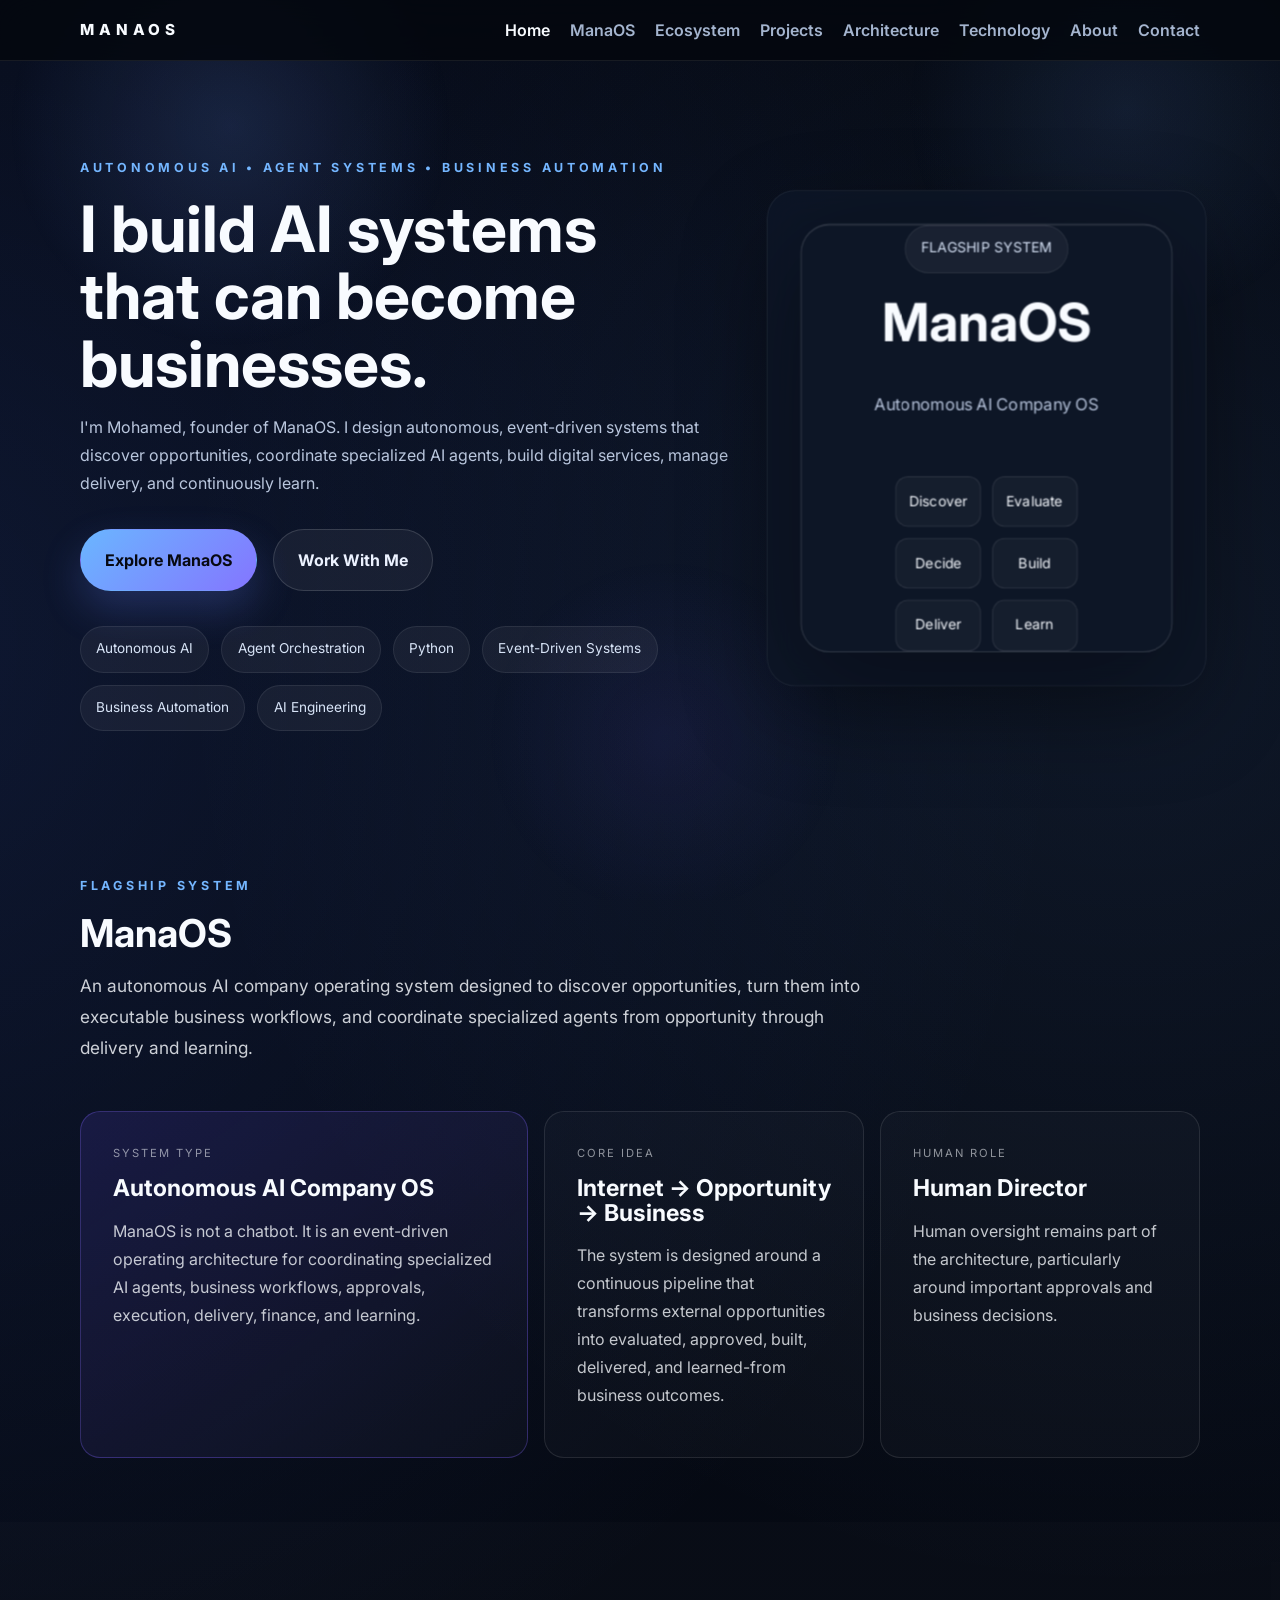
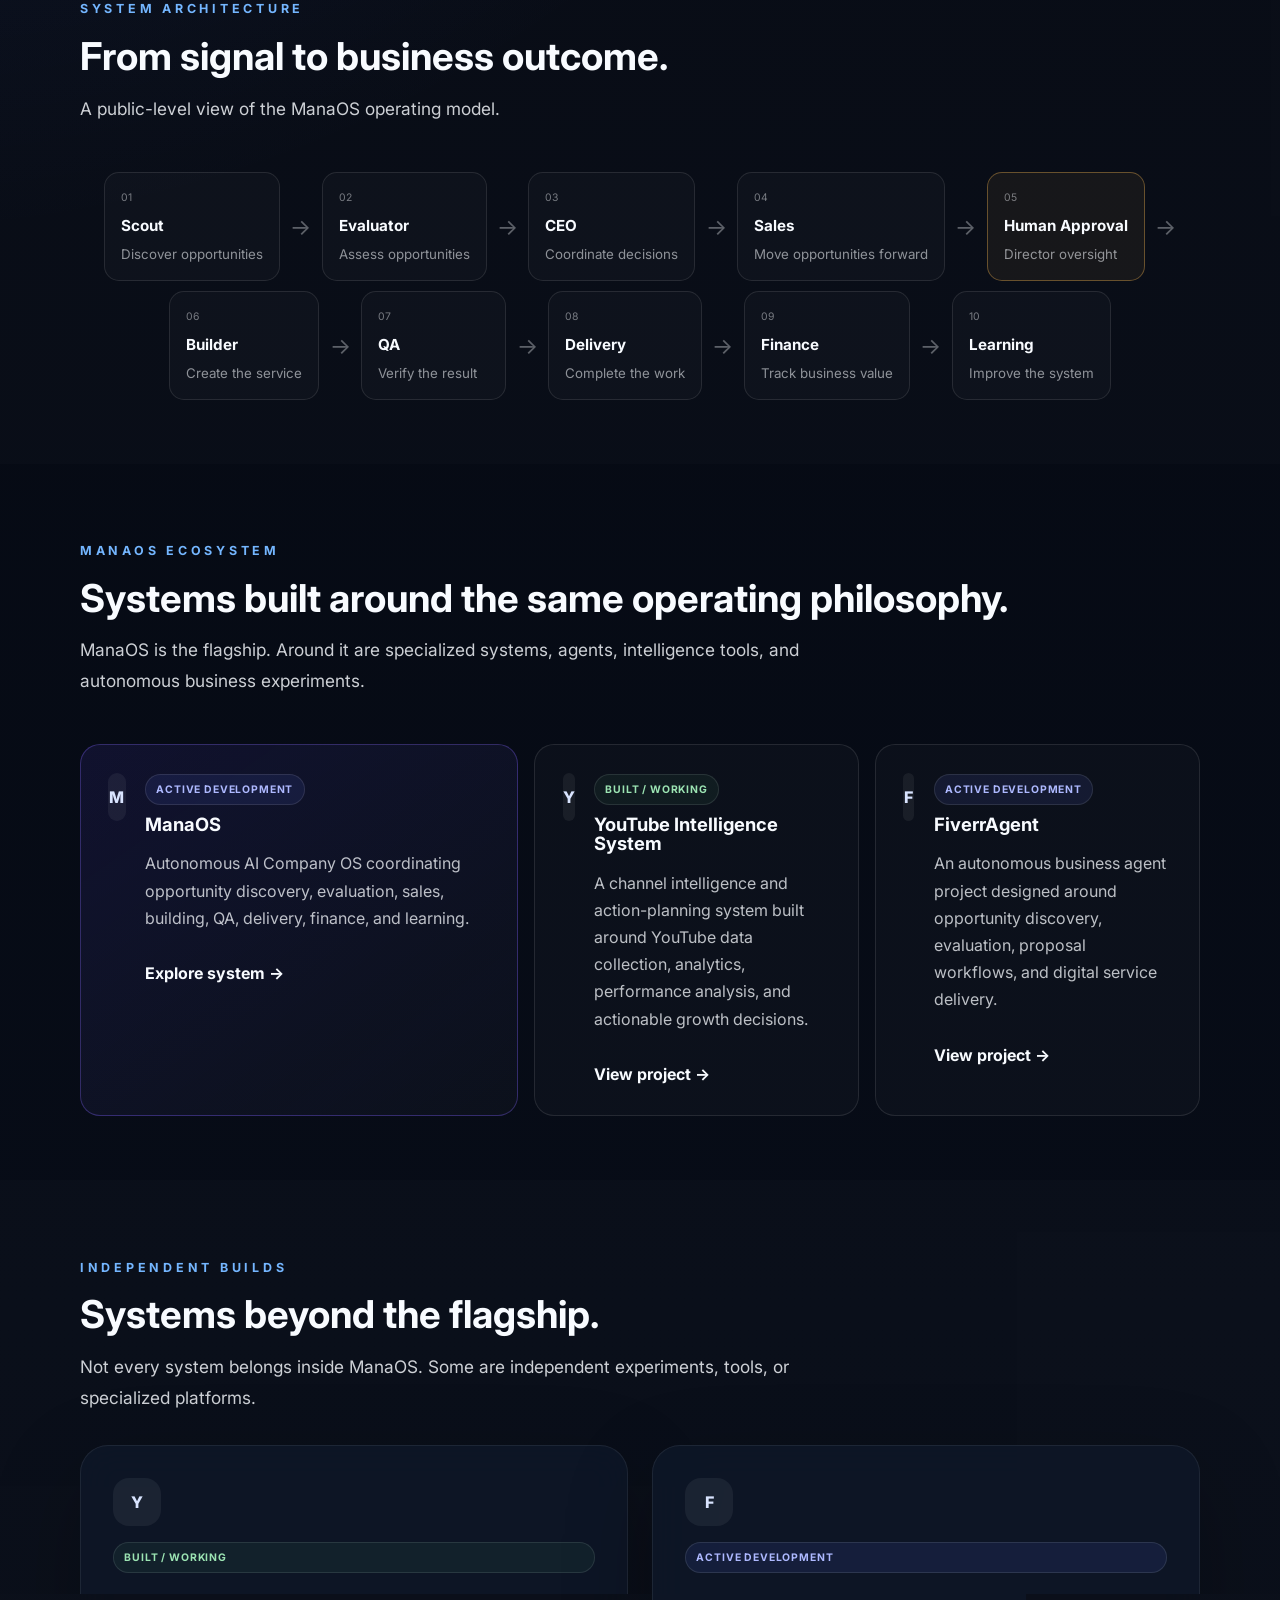
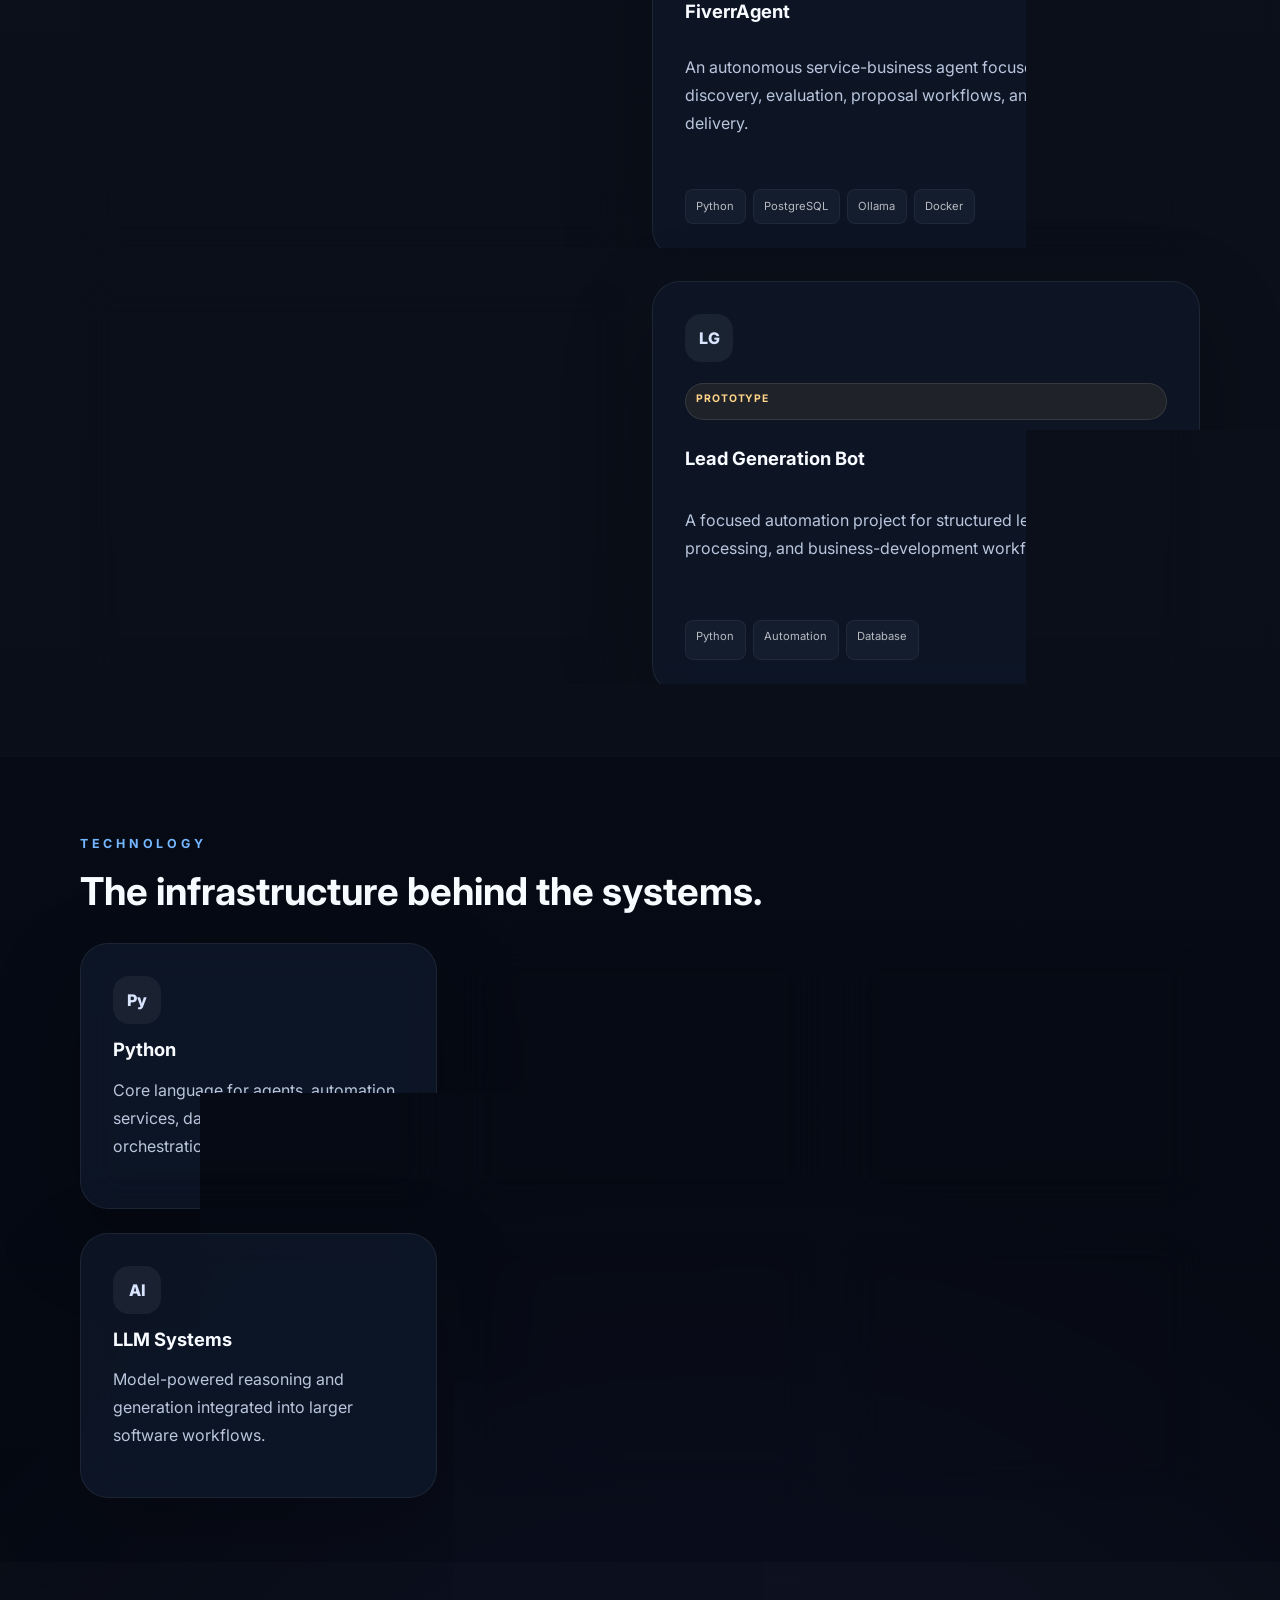
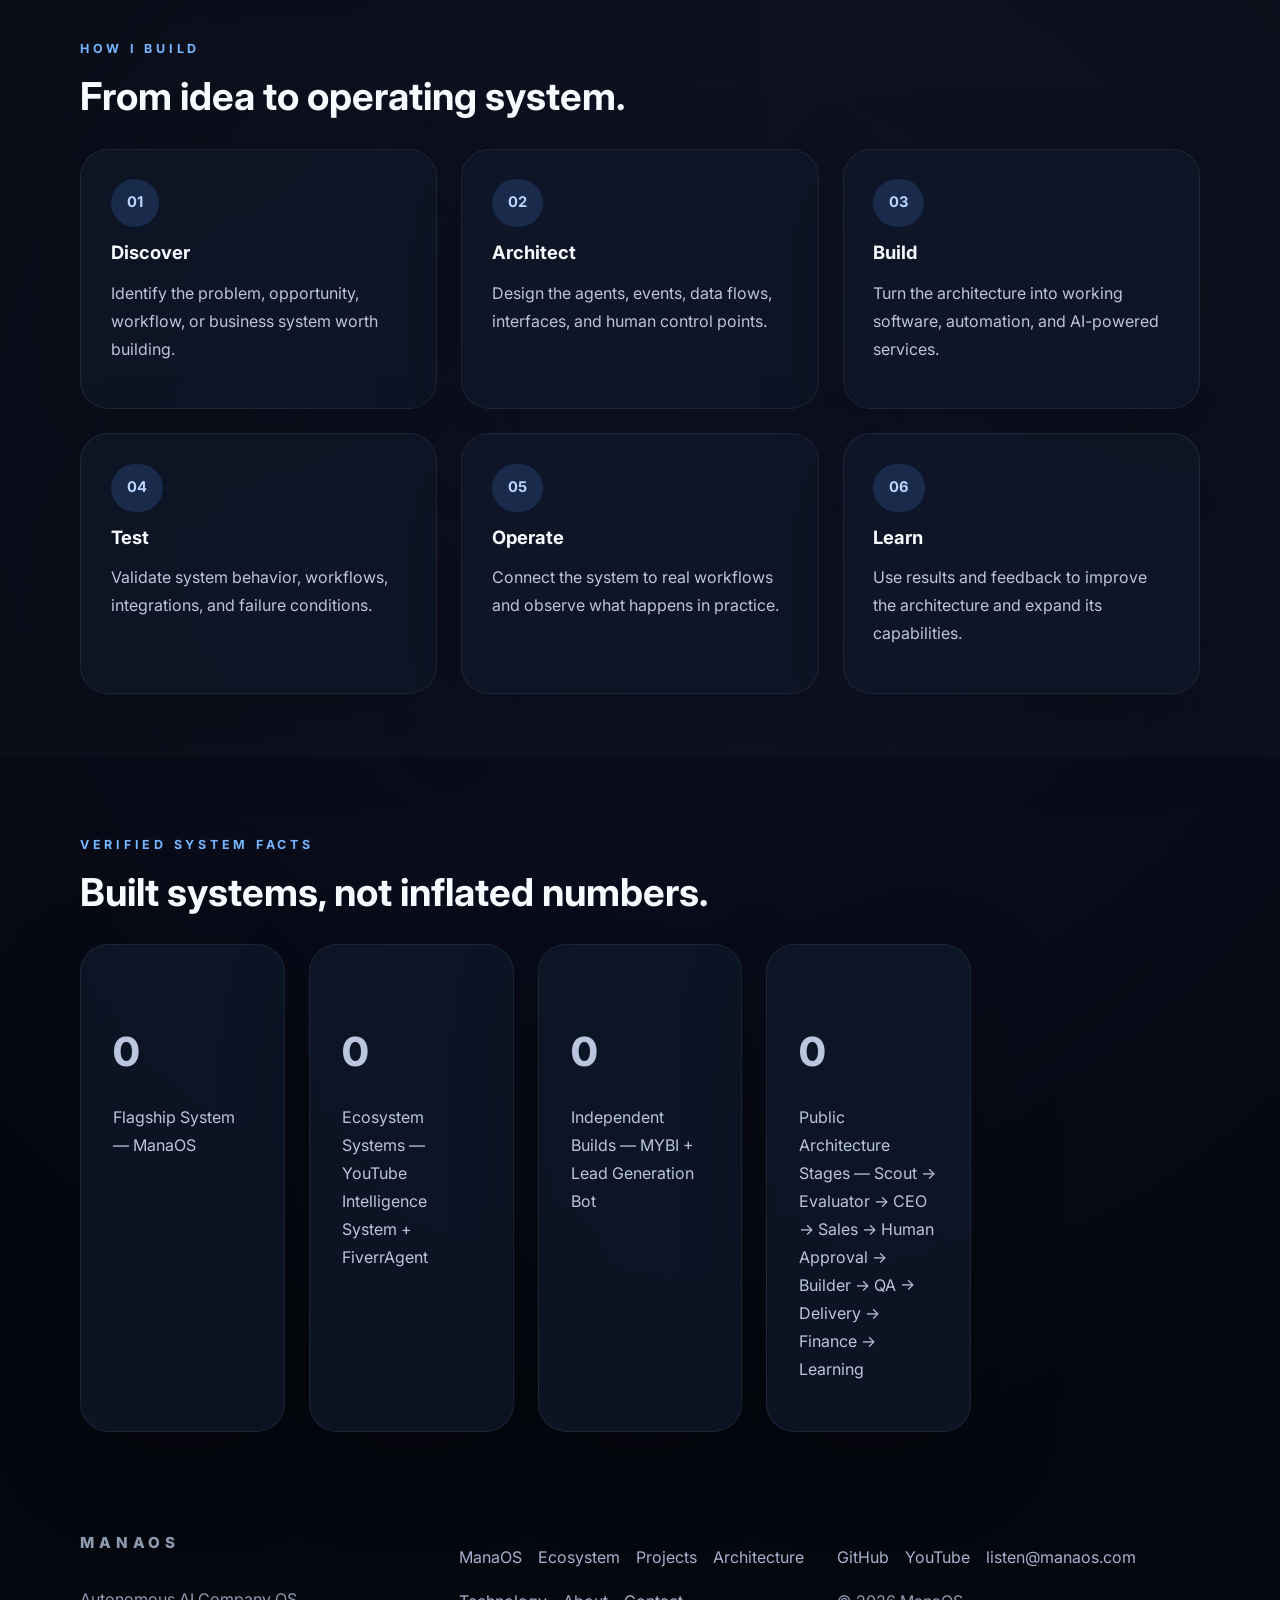
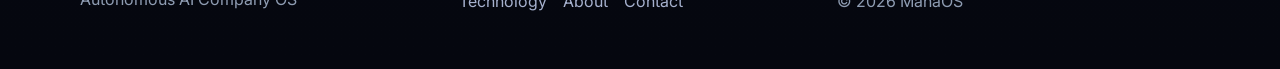
==== commit 26027d61: "Preserve updated project facts before final site integration" ====
--- a/index.html
+++ b/index.html
@@ -784,66 +784,27 @@
 
     <div class="stats-grid">
 
-      <article class="stat-card">
-        <p class="stat-number">01</p>
-        <p>Flagship Autonomous AI Company OS</p>
-      </article>
-
-      <article class="stat-card">
-        <p class="stat-number">04+</p>
-        <p>Documented Systems &amp; Builds</p>
-      </article>
-
-      <article class="stat-card">
-        <p class="stat-number">10</p>
-        <p>Public ManaOS Pipeline Stages</p>
-      </article>
-
-      <article class="stat-card">
-        <p class="stat-number">AI</p>
-        <p>Agent-Oriented Architecture</p>
-      </article>
-
-    </div>
-
-  </div>
-
-</section>
-
-
-<!-- =========================================================
-     CTA
-     ========================================================= -->
-
-<section id="contact-cta" class="section cta-section section-fade">
-
-  <div class="container cta-grid">
-
-    <div class="cta-copy">
-
-      <p class="eyebrow">
-        BUILD SOMETHING REAL
-      </p>
-
-      <h2>
-        Have a business system worth automating?
-      </h2>
-
-      <p>
-        Let's map the opportunity, identify the right architecture,
-        and determine what should actually be built.
-      </p>
-
-    </div>
-
-    <a
-      class="btn btn-primary btn-large"
-      href="contact.html"
-    >
-      Start a Conversation
-    </a>
-
-  </div>
+  <article class="stat-card">
+    <p class="stat-number">01</p>
+    <p>Flagship System — ManaOS</p>
+  </article>
+
+  <article class="stat-card">
+    <p class="stat-number">02</p>
+    <p>Ecosystem Systems — YouTube Intelligence System + FiverrAgent</p>
+  </article>
+
+  <article class="stat-card">
+    <p class="stat-number">02</p>
+    <p>Independent Builds — MYBI + Lead Generation Bot</p>
+  </article>
+
+  <article class="stat-card">
+    <p class="stat-number">10</p>
+    <p>Public Architecture Stages — Scout → Evaluator → CEO → Sales → Human Approval → Builder → QA → Delivery → Finance → Learning</p>
+  </article>
+
+</div>
 
 </section>
 
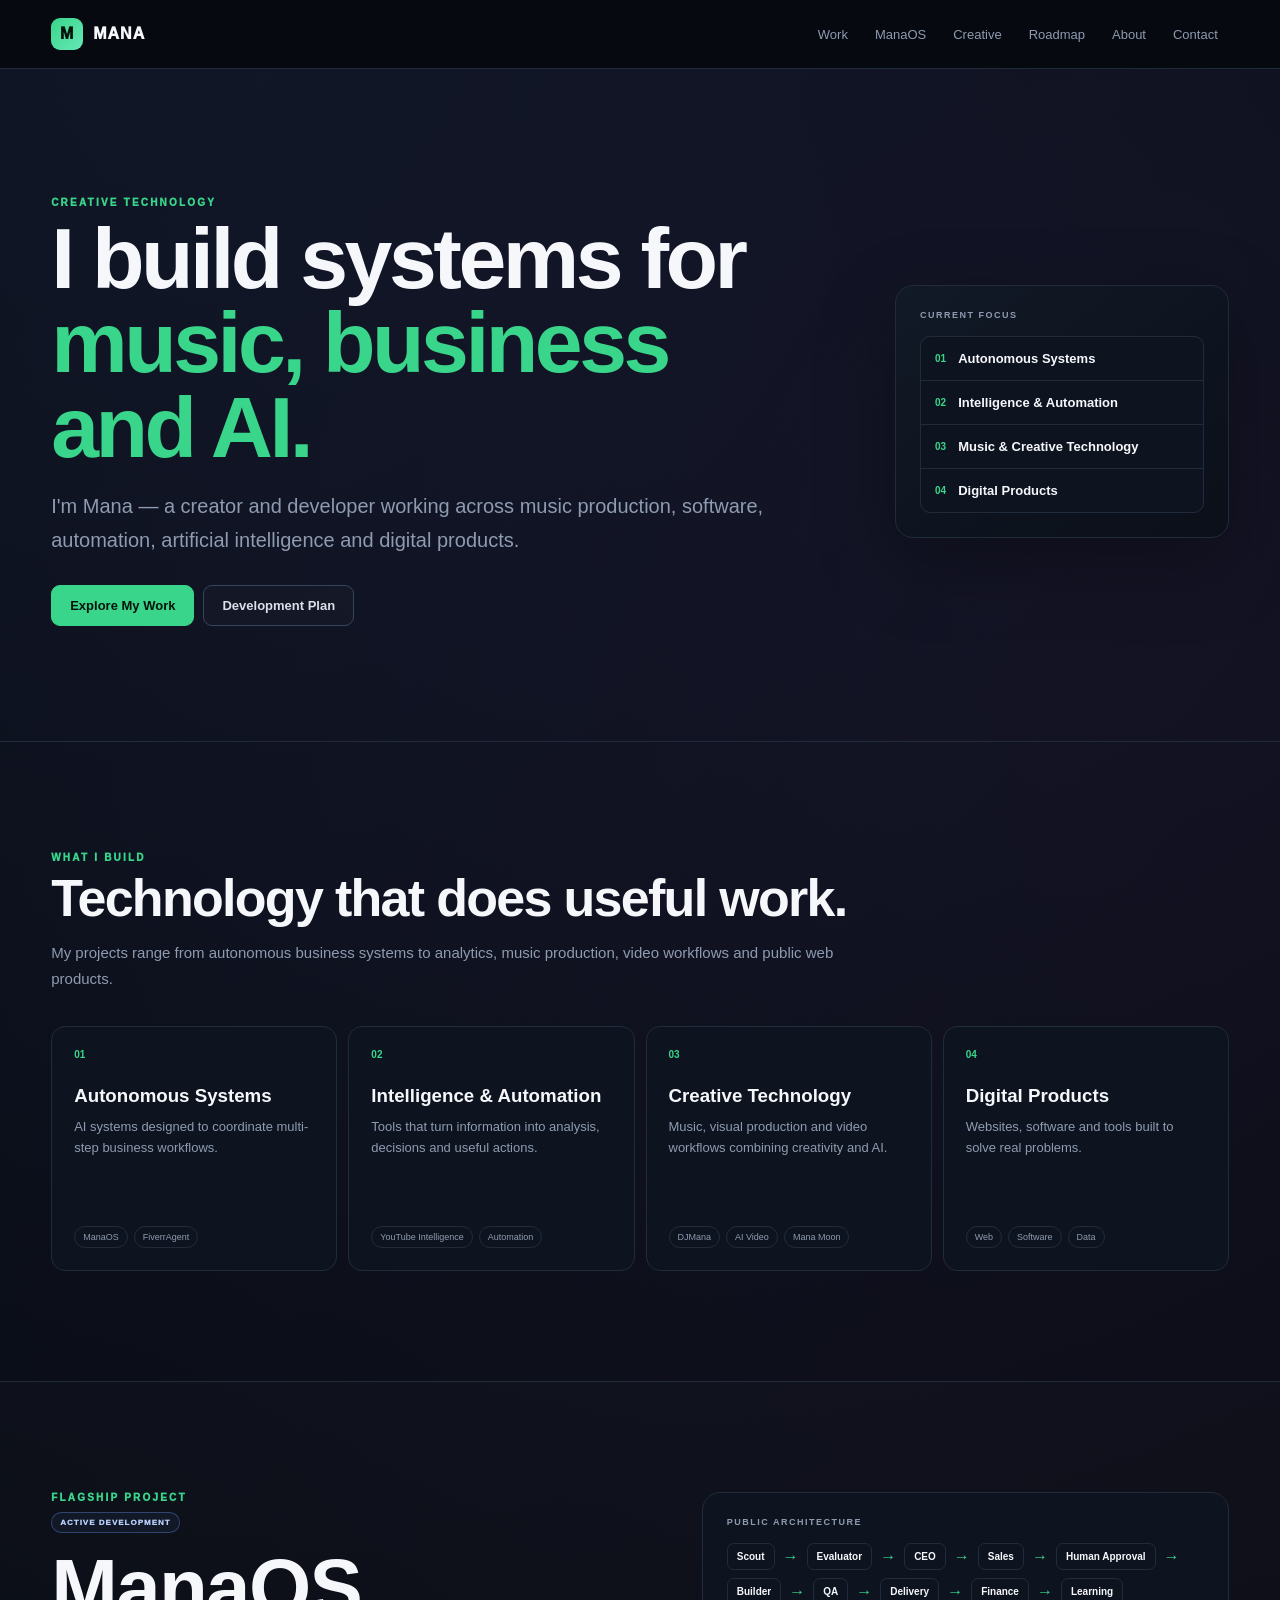
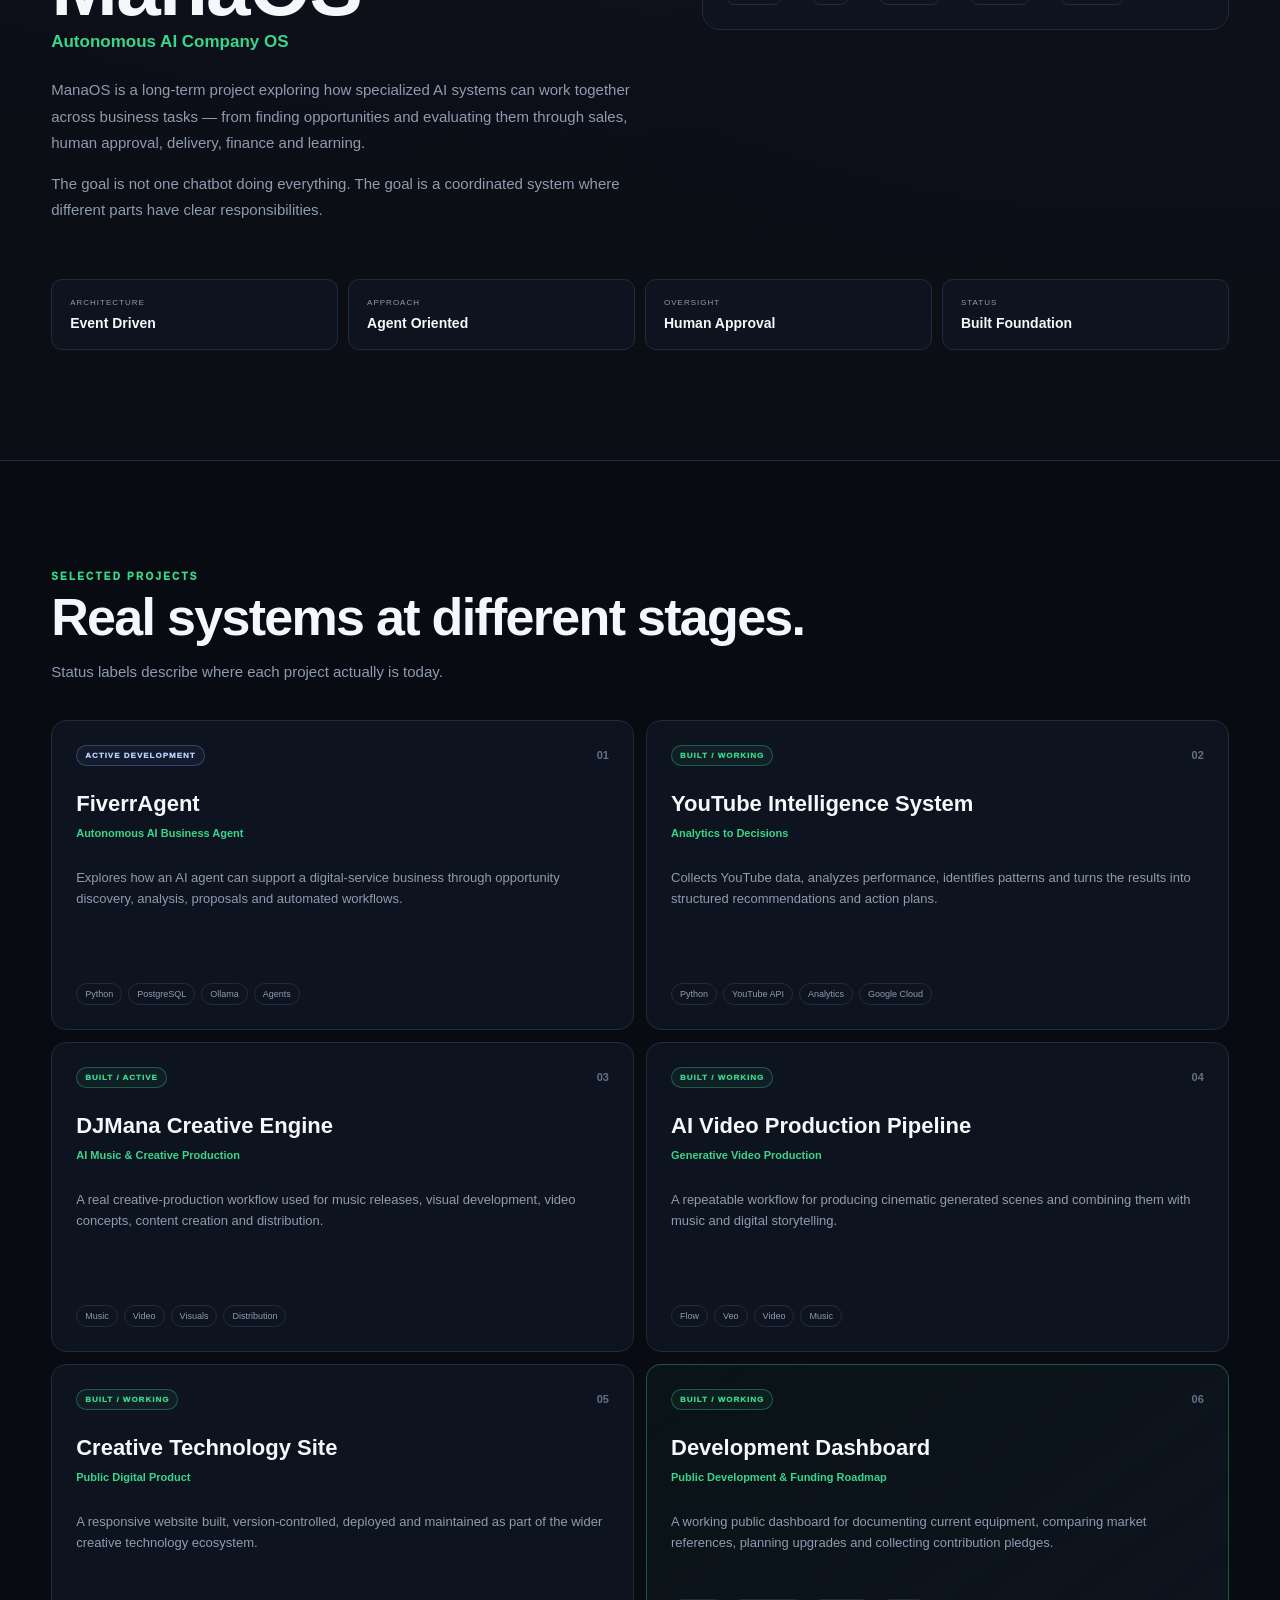
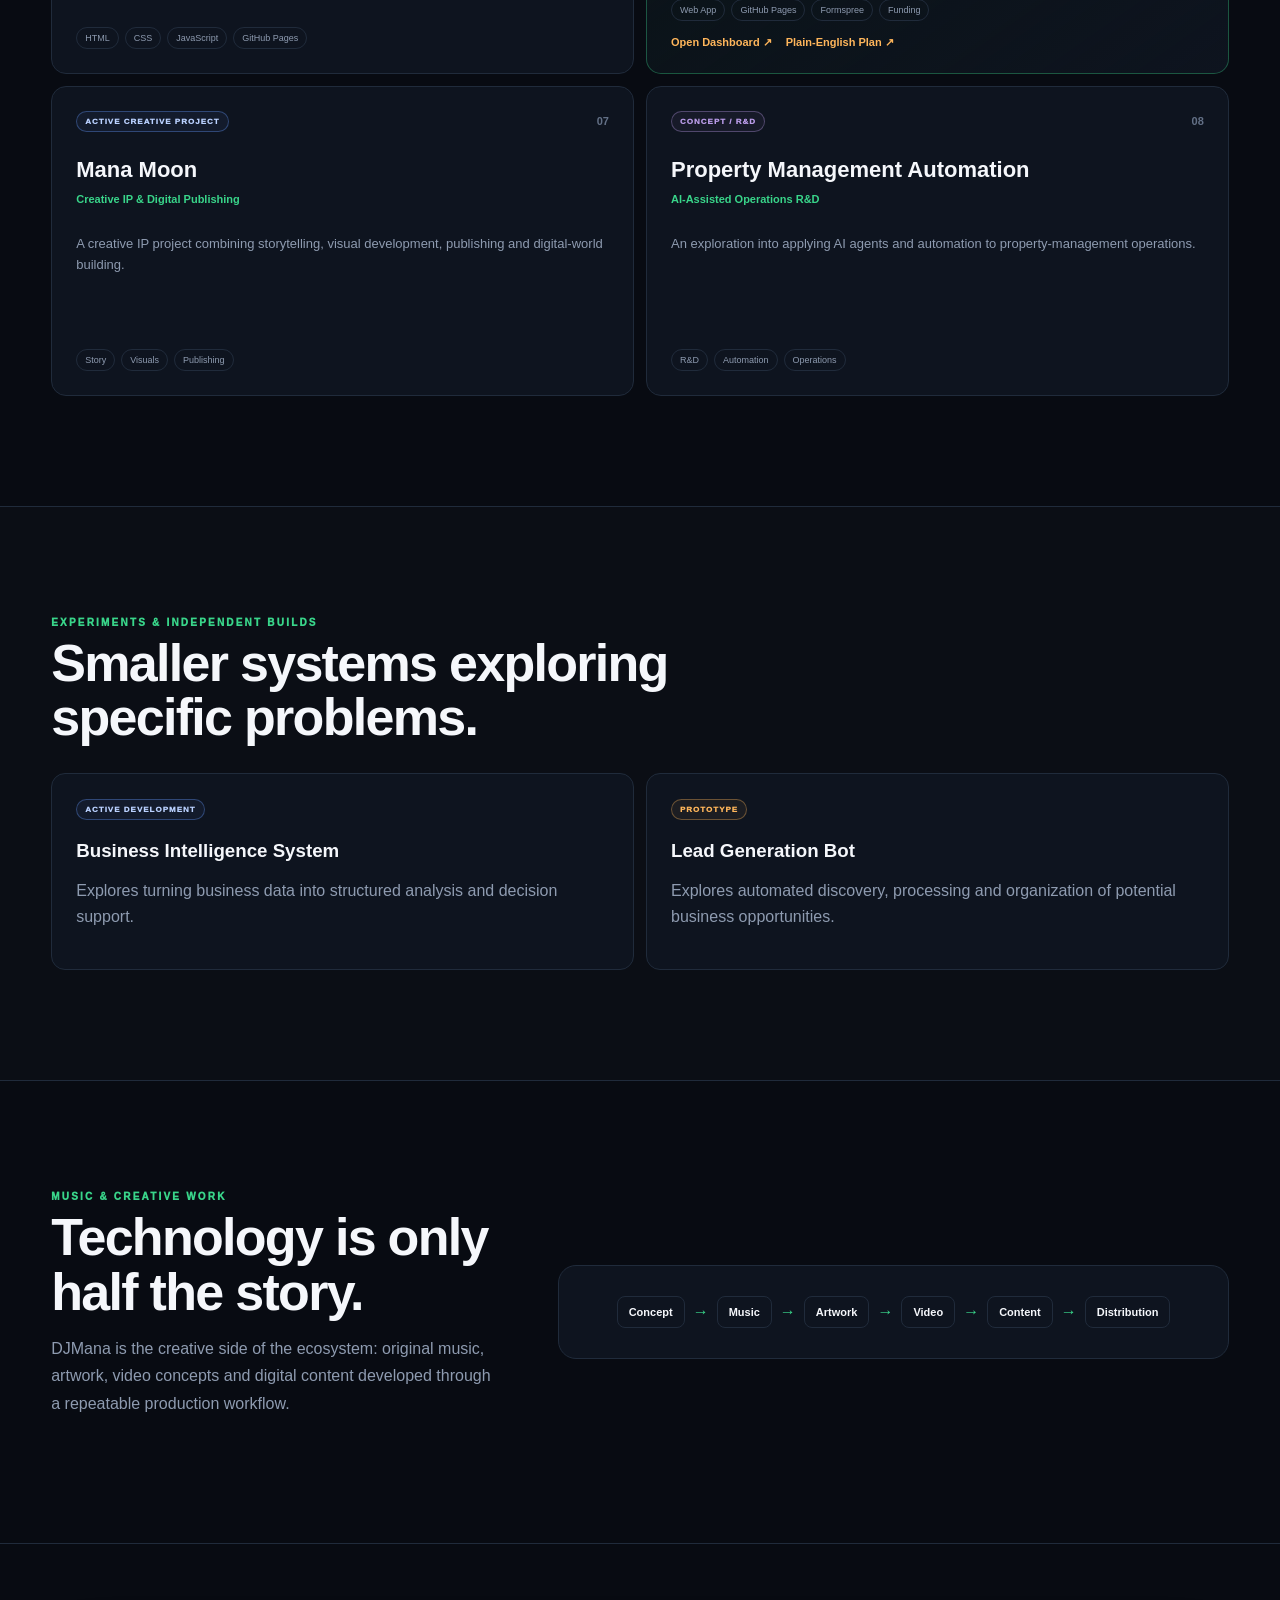
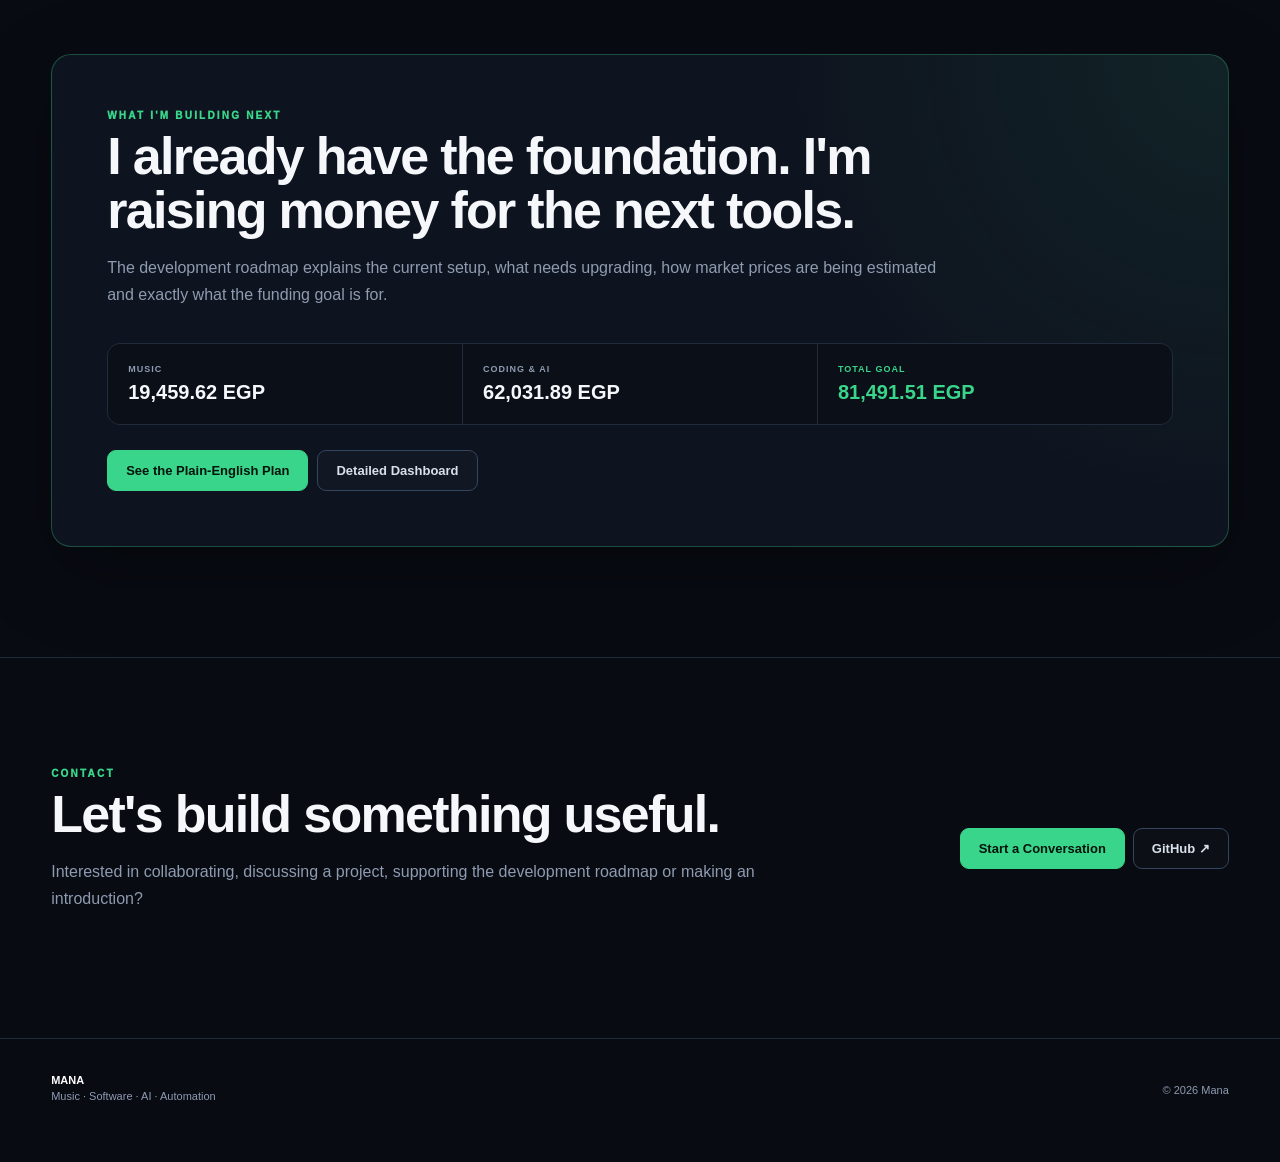
==== commit fe407cc9: "Rebuild Creative Hub V3.1" ====
--- a/index.html
+++ b/index.html
@@ -1,954 +1,1087 @@
-<!DOCTYPE html>
+﻿<!DOCTYPE html>
 <html lang="en">
+
 <head>
   <meta charset="UTF-8">
-  <meta name="viewport" content="width=device-width, initial-scale=1.0">
-
-  <title>ManaOS — Autonomous AI Company OS</title>
+
+  <meta
+    name="viewport"
+    content="width=device-width, initial-scale=1.0"
+  >
 
   <meta
     name="description"
-    content="ManaOS is an autonomous AI company operating system built by Mohamed to discover opportunities, coordinate intelligent agents, build digital services, and continuously learn."
-  >
-
-  <link rel="preconnect" href="https://fonts.googleapis.com">
-  <link rel="preconnect" href="https://fonts.gstatic.com" crossorigin>
+    content="Mana — music, software, AI, automation and digital products."
+  >
+
+  <meta
+    property="og:title"
+    content="Mana — Creative Technology"
+  >
+
+  <meta
+    property="og:description"
+    content="Music, software, AI, automation and digital products."
+  >
+
+  <meta
+    property="og:type"
+    content="website"
+  >
+
+  <title>Mana — Music, Software &amp; AI</title>
 
   <link
-    href="https://fonts.googleapis.com/css2?family=Inter:wght@400;500;600;700;800;900&display=swap"
     rel="stylesheet"
-  >
-
-  <link rel="stylesheet" href="styles.css">
+    href="styles.css?v=3.1.0"
+  >
 </head>
 
+
 <body>
 
-<div class="background-layer"></div>
-
 <header class="site-header">
-  <div class="container nav-bar">
-
-    <a class="brand" href="index.html">ManaOS</a>
-
-    <nav class="nav-links" aria-label="Primary navigation">
-      <a href="#hero" class="active">Home</a>
+
+  <div class="nav-shell">
+
+    <a
+      class="brand"
+      href="#top"
+      aria-label="Mana home"
+    >
+      <span class="brand-mark">M</span>
+      <span>MANA</span>
+    </a>
+
+
+    <nav class="desktop-nav">
+      <a href="#work">Work</a>
       <a href="#manaos">ManaOS</a>
-      <a href="#ecosystem">Ecosystem</a>
-      <a href="#projects">Projects</a>
-      <a href="#architecture">Architecture</a>
-      <a href="#technology">Technology</a>
+      <a href="#creative">Creative</a>
+      <a href="#roadmap">Roadmap</a>
       <a href="about.html">About</a>
       <a href="contact.html">Contact</a>
     </nav>
 
+
     <button
-      class="nav-toggle"
-      aria-label="Toggle navigation"
+      id="menuButton"
+      class="menu-button"
+      type="button"
+      aria-label="Open navigation"
       aria-expanded="false"
     >
-      <span></span>
-      <span></span>
-      <span></span>
+      Menu
     </button>
 
   </div>
+
+
+  <nav
+    id="mobileNav"
+    class="mobile-nav"
+    hidden
+  >
+    <a href="#work">Work</a>
+    <a href="#manaos">ManaOS</a>
+    <a href="#creative">Creative</a>
+    <a href="#roadmap">Roadmap</a>
+    <a href="about.html">About</a>
+    <a href="contact.html">Contact</a>
+  </nav>
+
 </header>
 
-<main>
-
-<!-- =========================================================
-     HERO
-     ========================================================= -->
-
-<section id="hero" class="hero flagship-hero section-fade">
-
-  <div class="container hero-grid">
-
-    <div class="hero-copy">
-
-      <p class="eyebrow">
-        AUTONOMOUS AI • AGENT SYSTEMS • BUSINESS AUTOMATION
+
+<main id="top">
+
+
+  <!-- HERO -->
+
+  <section class="hero">
+
+    <div class="container hero-grid">
+
+      <div class="hero-copy">
+
+        <p class="eyebrow">
+          CREATIVE TECHNOLOGY
+        </p>
+
+        <h1>
+          I build systems for
+          <span>
+            music, business and AI.
+          </span>
+        </h1>
+
+        <p class="hero-lead">
+          I'm Mana — a creator and developer working across
+          music production, software, automation, artificial
+          intelligence and digital products.
+        </p>
+
+
+        <div class="hero-actions">
+
+          <a
+            class="button primary"
+            href="#work"
+          >
+            Explore My Work
+          </a>
+
+          <a
+            class="button secondary"
+            href="https://manarazek-hue.github.io/development-dashboard/?view=presentation"
+            target="_blank"
+            rel="noopener noreferrer"
+          >
+            Development Plan
+          </a>
+
+        </div>
+
+      </div>
+
+
+      <aside class="hero-panel">
+
+        <p class="panel-label">
+          CURRENT FOCUS
+        </p>
+
+        <div class="focus-list">
+
+          <div>
+            <span>01</span>
+            <strong>Autonomous Systems</strong>
+          </div>
+
+          <div>
+            <span>02</span>
+            <strong>Intelligence &amp; Automation</strong>
+          </div>
+
+          <div>
+            <span>03</span>
+            <strong>Music &amp; Creative Technology</strong>
+          </div>
+
+          <div>
+            <span>04</span>
+            <strong>Digital Products</strong>
+          </div>
+
+        </div>
+
+      </aside>
+
+    </div>
+
+  </section>
+
+
+  <!-- WHAT I BUILD -->
+
+  <section
+    id="work"
+    class="section"
+  >
+
+    <div class="container">
+
+      <div class="section-heading">
+
+        <p class="eyebrow">
+          WHAT I BUILD
+        </p>
+
+        <h2>
+          Technology that does useful work.
+        </h2>
+
+        <p>
+          My projects range from autonomous business systems
+          to analytics, music production, video workflows
+          and public web products.
+        </p>
+
+      </div>
+
+
+      <div class="category-grid">
+
+        <article class="category-card">
+
+          <span class="category-index">01</span>
+
+          <h3>
+            Autonomous Systems
+          </h3>
+
+          <p>
+            AI systems designed to coordinate
+            multi-step business workflows.
+          </p>
+
+          <div class="tag-row">
+            <span>ManaOS</span>
+            <span>FiverrAgent</span>
+          </div>
+
+        </article>
+
+
+        <article class="category-card">
+
+          <span class="category-index">02</span>
+
+          <h3>
+            Intelligence &amp; Automation
+          </h3>
+
+          <p>
+            Tools that turn information into
+            analysis, decisions and useful actions.
+          </p>
+
+          <div class="tag-row">
+            <span>YouTube Intelligence</span>
+            <span>Automation</span>
+          </div>
+
+        </article>
+
+
+        <article class="category-card">
+
+          <span class="category-index">03</span>
+
+          <h3>
+            Creative Technology
+          </h3>
+
+          <p>
+            Music, visual production and video
+            workflows combining creativity and AI.
+          </p>
+
+          <div class="tag-row">
+            <span>DJMana</span>
+            <span>AI Video</span>
+            <span>Mana Moon</span>
+          </div>
+
+        </article>
+
+
+        <article class="category-card">
+
+          <span class="category-index">04</span>
+
+          <h3>
+            Digital Products
+          </h3>
+
+          <p>
+            Websites, software and tools built
+            to solve real problems.
+          </p>
+
+          <div class="tag-row">
+            <span>Web</span>
+            <span>Software</span>
+            <span>Data</span>
+          </div>
+
+        </article>
+
+      </div>
+
+    </div>
+
+  </section>
+
+
+  <!-- MANAOS -->
+
+  <section
+    id="manaos"
+    class="section section-alt"
+  >
+
+    <div class="container">
+
+      <div class="flagship-layout">
+
+        <div>
+
+          <p class="eyebrow">
+            FLAGSHIP PROJECT
+          </p>
+
+
+          <div class="status-row">
+
+            <span class="status active">
+              ACTIVE DEVELOPMENT
+            </span>
+
+          </div>
+
+
+          <h2 class="flagship-title">
+            ManaOS
+          </h2>
+
+          <p class="flagship-subtitle">
+            Autonomous AI Company OS
+          </p>
+
+
+          <p class="flagship-copy">
+            ManaOS is a long-term project exploring how
+            specialized AI systems can work together across
+            business tasks — from finding opportunities and
+            evaluating them through sales, human approval,
+            delivery, finance and learning.
+          </p>
+
+
+          <p class="flagship-copy">
+            The goal is not one chatbot doing everything.
+            The goal is a coordinated system where different
+            parts have clear responsibilities.
+          </p>
+
+        </div>
+
+
+        <div class="flagship-panel">
+
+          <p class="panel-label">
+            PUBLIC ARCHITECTURE
+          </p>
+
+
+          <div class="pipeline">
+
+            <span>Scout</span>
+            <i>&rarr;</i>
+
+            <span>Evaluator</span>
+            <i>&rarr;</i>
+
+            <span>CEO</span>
+            <i>&rarr;</i>
+
+            <span>Sales</span>
+            <i>&rarr;</i>
+
+            <span>Human Approval</span>
+            <i>&rarr;</i>
+
+            <span>Builder</span>
+            <i>&rarr;</i>
+
+            <span>QA</span>
+            <i>&rarr;</i>
+
+            <span>Delivery</span>
+            <i>&rarr;</i>
+
+            <span>Finance</span>
+            <i>&rarr;</i>
+
+            <span>Learning</span>
+
+          </div>
+
+        </div>
+
+      </div>
+
+
+      <div class="proof-grid">
+
+        <article>
+          <small>ARCHITECTURE</small>
+          <strong>Event Driven</strong>
+        </article>
+
+        <article>
+          <small>APPROACH</small>
+          <strong>Agent Oriented</strong>
+        </article>
+
+        <article>
+          <small>OVERSIGHT</small>
+          <strong>Human Approval</strong>
+        </article>
+
+        <article>
+          <small>STATUS</small>
+          <strong>Built Foundation</strong>
+        </article>
+
+      </div>
+
+    </div>
+
+  </section>
+
+
+  <!-- SELECTED PROJECTS -->
+
+  <section
+    id="projects"
+    class="section"
+  >
+
+    <div class="container">
+
+      <div class="section-heading">
+
+        <p class="eyebrow">
+          SELECTED PROJECTS
+        </p>
+
+        <h2>
+          Real systems at different stages.
+        </h2>
+
+        <p>
+          Status labels describe where each project
+          actually is today.
+        </p>
+
+      </div>
+
+
+      <div class="project-grid">
+
+
+        <article class="project-card">
+
+          <div class="project-top">
+
+            <span class="status active">
+              ACTIVE DEVELOPMENT
+            </span>
+
+            <span class="project-number">01</span>
+
+          </div>
+
+          <h3>
+            FiverrAgent
+          </h3>
+
+          <p class="project-type">
+            Autonomous AI Business Agent
+          </p>
+
+          <p>
+            Explores how an AI agent can support a
+            digital-service business through opportunity
+            discovery, analysis, proposals and automated
+            workflows.
+          </p>
+
+          <div class="tag-row">
+            <span>Python</span>
+            <span>PostgreSQL</span>
+            <span>Ollama</span>
+            <span>Agents</span>
+          </div>
+
+        </article>
+
+
+        <article class="project-card">
+
+          <div class="project-top">
+
+            <span class="status working">
+              BUILT / WORKING
+            </span>
+
+            <span class="project-number">02</span>
+
+          </div>
+
+          <h3>
+            YouTube Intelligence System
+          </h3>
+
+          <p class="project-type">
+            Analytics to Decisions
+          </p>
+
+          <p>
+            Collects YouTube data, analyzes performance,
+            identifies patterns and turns the results into
+            structured recommendations and action plans.
+          </p>
+
+          <div class="tag-row">
+            <span>Python</span>
+            <span>YouTube API</span>
+            <span>Analytics</span>
+            <span>Google Cloud</span>
+          </div>
+
+        </article>
+
+
+        <article
+          id="creative"
+          class="project-card"
+        >
+
+          <div class="project-top">
+
+            <span class="status working">
+              BUILT / ACTIVE
+            </span>
+
+            <span class="project-number">03</span>
+
+          </div>
+
+          <h3>
+            DJMana Creative Engine
+          </h3>
+
+          <p class="project-type">
+            AI Music &amp; Creative Production
+          </p>
+
+          <p>
+            A real creative-production workflow used for
+            music releases, visual development, video
+            concepts, content creation and distribution.
+          </p>
+
+          <div class="tag-row">
+            <span>Music</span>
+            <span>Video</span>
+            <span>Visuals</span>
+            <span>Distribution</span>
+          </div>
+
+        </article>
+
+
+        <article class="project-card">
+
+          <div class="project-top">
+
+            <span class="status working">
+              BUILT / WORKING
+            </span>
+
+            <span class="project-number">04</span>
+
+          </div>
+
+          <h3>
+            AI Video Production Pipeline
+          </h3>
+
+          <p class="project-type">
+            Generative Video Production
+          </p>
+
+          <p>
+            A repeatable workflow for producing cinematic
+            generated scenes and combining them with music
+            and digital storytelling.
+          </p>
+
+          <div class="tag-row">
+            <span>Flow</span>
+            <span>Veo</span>
+            <span>Video</span>
+            <span>Music</span>
+          </div>
+
+        </article>
+
+
+        <article class="project-card">
+
+          <div class="project-top">
+
+            <span class="status working">
+              BUILT / WORKING
+            </span>
+
+            <span class="project-number">05</span>
+
+          </div>
+
+          <h3>
+            Creative Technology Site
+          </h3>
+
+          <p class="project-type">
+            Public Digital Product
+          </p>
+
+          <p>
+            A responsive website built, version-controlled,
+            deployed and maintained as part of the wider
+            creative technology ecosystem.
+          </p>
+
+          <div class="tag-row">
+            <span>HTML</span>
+            <span>CSS</span>
+            <span>JavaScript</span>
+            <span>GitHub Pages</span>
+          </div>
+
+        </article>
+
+
+        <article class="project-card featured-project">
+
+          <div class="project-top">
+
+            <span class="status working">
+              BUILT / WORKING
+            </span>
+
+            <span class="project-number">06</span>
+
+          </div>
+
+          <h3>
+            Development Dashboard
+          </h3>
+
+          <p class="project-type">
+            Public Development &amp; Funding Roadmap
+          </p>
+
+          <p>
+            A working public dashboard for documenting
+            current equipment, comparing market references,
+            planning upgrades and collecting contribution
+            pledges.
+          </p>
+
+          <div class="tag-row">
+            <span>Web App</span>
+            <span>GitHub Pages</span>
+            <span>Formspree</span>
+            <span>Funding</span>
+          </div>
+
+
+          <div class="project-actions">
+
+            <a
+              href="https://manarazek-hue.github.io/development-dashboard/"
+              target="_blank"
+              rel="noopener noreferrer"
+            >
+              Open Dashboard &nearr;
+            </a>
+
+            <a
+              href="https://manarazek-hue.github.io/development-dashboard/?view=presentation"
+              target="_blank"
+              rel="noopener noreferrer"
+            >
+              Plain-English Plan &nearr;
+            </a>
+
+          </div>
+
+        </article>
+
+
+        <article class="project-card">
+
+          <div class="project-top">
+
+            <span class="status active">
+              ACTIVE CREATIVE PROJECT
+            </span>
+
+            <span class="project-number">07</span>
+
+          </div>
+
+          <h3>
+            Mana Moon
+          </h3>
+
+          <p class="project-type">
+            Creative IP &amp; Digital Publishing
+          </p>
+
+          <p>
+            A creative IP project combining storytelling,
+            visual development, publishing and digital-world
+            building.
+          </p>
+
+          <div class="tag-row">
+            <span>Story</span>
+            <span>Visuals</span>
+            <span>Publishing</span>
+          </div>
+
+        </article>
+
+
+        <article class="project-card">
+
+          <div class="project-top">
+
+            <span class="status concept">
+              CONCEPT / R&amp;D
+            </span>
+
+            <span class="project-number">08</span>
+
+          </div>
+
+          <h3>
+            Property Management Automation
+          </h3>
+
+          <p class="project-type">
+            AI-Assisted Operations R&amp;D
+          </p>
+
+          <p>
+            An exploration into applying AI agents and
+            automation to property-management operations.
+          </p>
+
+          <div class="tag-row">
+            <span>R&amp;D</span>
+            <span>Automation</span>
+            <span>Operations</span>
+          </div>
+
+        </article>
+
+      </div>
+
+    </div>
+
+  </section>
+
+
+  <!-- INDEPENDENT BUILDS -->
+
+  <section class="section section-alt">
+
+    <div class="container">
+
+      <div class="section-heading compact">
+
+        <p class="eyebrow">
+          EXPERIMENTS &amp; INDEPENDENT BUILDS
+        </p>
+
+        <h2>
+          Smaller systems exploring specific problems.
+        </h2>
+
+      </div>
+
+
+      <div class="independent-grid">
+
+        <article>
+
+          <span class="status active">
+            ACTIVE DEVELOPMENT
+          </span>
+
+          <h3>
+            Business Intelligence System
+          </h3>
+
+          <p>
+            Explores turning business data into
+            structured analysis and decision support.
+          </p>
+
+        </article>
+
+
+        <article>
+
+          <span class="status prototype">
+            PROTOTYPE
+          </span>
+
+          <h3>
+            Lead Generation Bot
+          </h3>
+
+          <p>
+            Explores automated discovery, processing
+            and organization of potential business
+            opportunities.
+          </p>
+
+        </article>
+
+      </div>
+
+    </div>
+
+  </section>
+
+
+  <!-- CREATIVE -->
+
+  <section class="section creative-section">
+
+    <div class="container creative-layout">
+
+      <div>
+
+        <p class="eyebrow">
+          MUSIC &amp; CREATIVE WORK
+        </p>
+
+        <h2>
+          Technology is only half the story.
+        </h2>
+
+        <p>
+          DJMana is the creative side of the ecosystem:
+          original music, artwork, video concepts and
+          digital content developed through a repeatable
+          production workflow.
+        </p>
+
+      </div>
+
+
+      <div class="creative-flow">
+
+        <span>Concept</span>
+        <i>&rarr;</i>
+
+        <span>Music</span>
+        <i>&rarr;</i>
+
+        <span>Artwork</span>
+        <i>&rarr;</i>
+
+        <span>Video</span>
+        <i>&rarr;</i>
+
+        <span>Content</span>
+        <i>&rarr;</i>
+
+        <span>Distribution</span>
+
+      </div>
+
+    </div>
+
+  </section>
+
+
+  <!-- ROADMAP -->
+
+  <section
+    id="roadmap"
+    class="section roadmap-section"
+  >
+
+    <div class="container">
+
+      <div class="roadmap-card">
+
+        <div class="roadmap-copy">
+
+          <p class="eyebrow">
+            WHAT I'M BUILDING NEXT
+          </p>
+
+          <h2>
+            I already have the foundation.
+            I'm raising money for the next tools.
+          </h2>
+
+          <p>
+            The development roadmap explains the current
+            setup, what needs upgrading, how market prices
+            are being estimated and exactly what the
+            funding goal is for.
+          </p>
+
+        </div>
+
+
+        <div class="roadmap-budget">
+
+          <div>
+
+            <span>
+              MUSIC
+            </span>
+
+            <strong>
+              19,459.62 EGP
+            </strong>
+
+          </div>
+
+
+          <div>
+
+            <span>
+              CODING &amp; AI
+            </span>
+
+            <strong>
+              62,031.89 EGP
+            </strong>
+
+          </div>
+
+
+          <div class="roadmap-total">
+
+            <span>
+              TOTAL GOAL
+            </span>
+
+            <strong>
+              81,491.51 EGP
+            </strong>
+
+          </div>
+
+        </div>
+
+
+        <div class="roadmap-actions">
+
+          <a
+            class="button primary"
+            href="https://manarazek-hue.github.io/development-dashboard/?view=presentation"
+            target="_blank"
+            rel="noopener noreferrer"
+          >
+            See the Plain-English Plan
+          </a>
+
+          <a
+            class="button secondary"
+            href="https://manarazek-hue.github.io/development-dashboard/"
+            target="_blank"
+            rel="noopener noreferrer"
+          >
+            Detailed Dashboard
+          </a>
+
+        </div>
+
+      </div>
+
+    </div>
+
+  </section>
+
+
+  <!-- CONTACT -->
+
+  <section
+    id="contact"
+    class="section contact-section"
+  >
+
+    <div class="container contact-layout">
+
+      <div>
+
+        <p class="eyebrow">
+          CONTACT
+        </p>
+
+        <h2>
+          Let's build something useful.
+        </h2>
+
+        <p>
+          Interested in collaborating, discussing a project,
+          supporting the development roadmap or making an
+          introduction?
+        </p>
+
+      </div>
+
+
+      <div class="contact-actions">
+
+        <a
+          class="button primary"
+          href="contact.html"
+        >
+          Start a Conversation
+        </a>
+
+        <a
+          class="button secondary"
+          href="https://github.com/manarazek-hue"
+          target="_blank"
+          rel="noopener noreferrer"
+        >
+          GitHub &nearr;
+        </a>
+
+      </div>
+
+    </div>
+
+  </section>
+
+
+</main>
+
+
+<footer>
+
+  <div class="container footer-layout">
+
+    <div>
+
+      <strong>
+        MANA
+      </strong>
+
+      <p>
+        Music · Software · AI · Automation
       </p>
 
-      <h1>
-        I build AI systems that can become businesses.
-      </h1>
-
-      <p class="hero-text">
-        I'm Mohamed, founder of ManaOS. I design autonomous,
-        event-driven systems that discover opportunities, coordinate
-        specialized AI agents, build digital services, manage delivery,
-        and continuously learn.
-      </p>
-
-      <div class="hero-actions">
-
-        <a class="btn btn-primary" href="#manaos">
-          Explore ManaOS
-        </a>
-
-        <a class="btn btn-secondary" href="contact.html">
-          Work With Me
-        </a>
-
-      </div>
-
-      <div class="hero-pill-row">
-        <span>Autonomous AI</span>
-        <span>Agent Orchestration</span>
-        <span>Python</span>
-        <span>Event-Driven Systems</span>
-        <span>Business Automation</span>
-        <span>AI Engineering</span>
-      </div>
-
     </div>
 
-    <aside class="hero-panel flagship-panel">
-
-      <div class="panel-card">
-
-        <span class="panel-label">
-          FLAGSHIP SYSTEM
-        </span>
-
-        <h2>ManaOS</h2>
-
-        <p>
-          Autonomous AI Company OS
-        </p>
-
-        <div class="panel-flow">
-          <span>Discover</span>
-          <span>Evaluate</span>
-          <span>Decide</span>
-          <span>Build</span>
-          <span>Deliver</span>
-          <span>Learn</span>
-        </div>
-
-      </div>
-
-    </aside>
+    <p>
+      © 2026 Mana
+    </p>
 
   </div>
 
-</section>
-
-
-<!-- =========================================================
-     MANAOS FLAGSHIP
-     ========================================================= -->
-
-<section id="manaos" class="section manaos-flagship section-fade">
-
-  <div class="container">
-
-    <div class="section-heading">
-
-      <p class="eyebrow">
-        FLAGSHIP SYSTEM
-      </p>
-
-      <h2>
-        ManaOS
-      </h2>
-
-      <p class="section-lead">
-        An autonomous AI company operating system designed to
-        discover opportunities, turn them into executable business
-        workflows, and coordinate specialized agents from opportunity
-        through delivery and learning.
-      </p>
-
-    </div>
-
-    <div class="manaos-command-grid">
-
-      <article class="manaos-command-card primary">
-
-        <span class="card-label">
-          SYSTEM TYPE
-        </span>
-
-        <h3>
-          Autonomous AI Company OS
-        </h3>
-
-        <p>
-          ManaOS is not a chatbot. It is an event-driven operating
-          architecture for coordinating specialized AI agents,
-          business workflows, approvals, execution, delivery,
-          finance, and learning.
-        </p>
-
-      </article>
-
-      <article class="manaos-command-card">
-
-        <span class="card-label">
-          CORE IDEA
-        </span>
-
-        <h3>
-          Internet → Opportunity → Business
-        </h3>
-
-        <p>
-          The system is designed around a continuous pipeline that
-          transforms external opportunities into evaluated,
-          approved, built, delivered, and learned-from business
-          outcomes.
-        </p>
-
-      </article>
-
-      <article class="manaos-command-card">
-
-        <span class="card-label">
-          HUMAN ROLE
-        </span>
-
-        <h3>
-          Human Director
-        </h3>
-
-        <p>
-          Human oversight remains part of the architecture,
-          particularly around important approvals and business
-          decisions.
-        </p>
-
-      </article>
-
-    </div>
-
-  </div>
-
-</section>
-
-
-<!-- =========================================================
-     MANAOS PIPELINE
-     ========================================================= -->
-
-<section id="architecture" class="section alt-section section-fade">
-
-  <div class="container">
-
-    <div class="section-heading">
-
-      <p class="eyebrow">
-        SYSTEM ARCHITECTURE
-      </p>
-
-      <h2>
-        From signal to business outcome.
-      </h2>
-
-      <p class="section-lead">
-        A public-level view of the ManaOS operating model.
-      </p>
-
-    </div>
-
-    <div class="architecture-flow">
-
-      <div class="architecture-node">
-        <span>01</span>
-        <strong>Scout</strong>
-        <small>Discover opportunities</small>
-      </div>
-
-      <div class="architecture-arrow">→</div>
-
-      <div class="architecture-node">
-        <span>02</span>
-        <strong>Evaluator</strong>
-        <small>Assess opportunities</small>
-      </div>
-
-      <div class="architecture-arrow">→</div>
-
-      <div class="architecture-node">
-        <span>03</span>
-        <strong>CEO</strong>
-        <small>Coordinate decisions</small>
-      </div>
-
-      <div class="architecture-arrow">→</div>
-
-      <div class="architecture-node">
-        <span>04</span>
-        <strong>Sales</strong>
-        <small>Move opportunities forward</small>
-      </div>
-
-      <div class="architecture-arrow">→</div>
-
-      <div class="architecture-node human-node">
-        <span>05</span>
-        <strong>Human Approval</strong>
-        <small>Director oversight</small>
-      </div>
-
-      <div class="architecture-arrow">→</div>
-
-      <div class="architecture-node">
-        <span>06</span>
-        <strong>Builder</strong>
-        <small>Create the service</small>
-      </div>
-
-      <div class="architecture-arrow">→</div>
-
-      <div class="architecture-node">
-        <span>07</span>
-        <strong>QA</strong>
-        <small>Verify the result</small>
-      </div>
-
-      <div class="architecture-arrow">→</div>
-
-      <div class="architecture-node">
-        <span>08</span>
-        <strong>Delivery</strong>
-        <small>Complete the work</small>
-      </div>
-
-      <div class="architecture-arrow">→</div>
-
-      <div class="architecture-node">
-        <span>09</span>
-        <strong>Finance</strong>
-        <small>Track business value</small>
-      </div>
-
-      <div class="architecture-arrow">→</div>
-
-      <div class="architecture-node">
-        <span>10</span>
-        <strong>Learning</strong>
-        <small>Improve the system</small>
-      </div>
-
-    </div>
-
-  </div>
-
-</section>
-
-
-<!-- =========================================================
-     MANAOS ECOSYSTEM
-     ========================================================= -->
-
-<section id="ecosystem" class="section section-fade">
-
-  <div class="container">
-
-    <div class="section-heading">
-
-      <p class="eyebrow">
-        MANAOS ECOSYSTEM
-      </p>
-
-      <h2>
-        Systems built around the same operating philosophy.
-      </h2>
-
-      <p class="section-lead">
-        ManaOS is the flagship. Around it are specialized systems,
-        agents, intelligence tools, and autonomous business
-        experiments.
-      </p>
-
-    </div>
-
-    <div class="ecosystem-grid">
-
-      <article class="ecosystem-card ecosystem-featured">
-
-        <div class="project-icon">M</div>
-
-        <div>
-
-          <span class="status-badge status-active">
-            Active Development
-          </span>
-
-          <h3>
-            ManaOS
-          </h3>
-
-          <p>
-            Autonomous AI Company OS coordinating opportunity
-            discovery, evaluation, sales, building, QA, delivery,
-            finance, and learning.
-          </p>
-
-          <a class="text-link" href="#manaos">
-            Explore system →
-          </a>
-
-        </div>
-
-      </article>
-
-
-      <article class="ecosystem-card">
-
-        <div class="project-icon">Y</div>
-
-        <div>
-
-          <span class="status-badge status-built">
-            Built / Working
-          </span>
-
-          <h3>
-            YouTube Intelligence System
-          </h3>
-
-          <p>
-            A channel intelligence and action-planning system built
-            around YouTube data collection, analytics, performance
-            analysis, and actionable growth decisions.
-          </p>
-
-          <a class="text-link" href="#projects">
-            View project →
-          </a>
-
-        </div>
-
-      </article>
-
-
-      <article class="ecosystem-card">
-
-        <div class="project-icon">F</div>
-
-        <div>
-
-          <span class="status-badge status-active">
-            Active Development
-          </span>
-
-          <h3>
-            FiverrAgent
-          </h3>
-
-          <p>
-            An autonomous business agent project designed around
-            opportunity discovery, evaluation, proposal workflows,
-            and digital service delivery.
-          </p>
-
-          <a class="text-link" href="#projects">
-            View project →
-          </a>
-
-        </div>
-
-      </article>
-
-    </div>
-
-  </div>
-
-</section>
-
-
-<!-- =========================================================
-     INDEPENDENT PROJECTS
-     ========================================================= -->
-
-<section id="projects" class="section alt-section section-fade">
-
-  <div class="container">
-
-    <div class="section-heading">
-
-      <p class="eyebrow">
-        INDEPENDENT BUILDS
-      </p>
-
-      <h2>
-        Systems beyond the flagship.
-      </h2>
-
-      <p class="section-lead">
-        Not every system belongs inside ManaOS. Some are independent
-        experiments, tools, or specialized platforms.
-      </p>
-
-    </div>
-
-    <div class="project-grid real-project-grid">
-
-      <article
-        class="project-card project-card-large"
-        data-project="youtube"
-        data-tags="intelligence content"
-      >
-
-        <div class="project-icon">Y</div>
-
-        <span class="status-badge status-built">
-          Built / Working
-        </span>
-
-        <h3>
-          YouTube Intelligence System
-        </h3>
-
-        <p>
-          Data-driven tooling for understanding channel performance,
-          identifying patterns, and converting analytics into
-          concrete actions.
-        </p>
-
-        <div class="project-meta">
-          <span>YouTube APIs</span>
-          <span>Analytics</span>
-          <span>Python</span>
-          <span>Automation</span>
-        </div>
-
-      </article>
-
-
-      <article
-        class="project-card project-card-large"
-        data-project="fiverragent"
-        data-tags="agents automation business"
-      >
-
-        <div class="project-icon">F</div>
-
-        <span class="status-badge status-active">
-          Active Development
-        </span>
-
-        <h3>
-          FiverrAgent
-        </h3>
-
-        <p>
-          An autonomous service-business agent focused on opportunity
-          discovery, evaluation, proposal workflows, and coordinated
-          delivery.
-        </p>
-
-        <div class="project-meta">
-          <span>Python</span>
-          <span>PostgreSQL</span>
-          <span>Ollama</span>
-          <span>Docker</span>
-        </div>
-
-      </article>
-
-
-      <article
-        class="project-card project-card-large"
-        data-project="mybi"
-        data-tags="intelligence data"
-      >
-
-        <div class="project-icon">BI</div>
-
-        <span class="status-badge status-active">
-          Active Development
-        </span>
-
-        <h3>
-          Business Intelligence System
-        </h3>
-
-        <p>
-          A dedicated intelligence platform exploring data pipelines,
-          analysis, reporting, risk, strategy, and automated business
-          decision support.
-        </p>
-
-        <div class="project-meta">
-          <span>Python</span>
-          <span>Data</span>
-          <span>Analytics</span>
-          <span>Automation</span>
-        </div>
-
-      </article>
-
-
-      <article
-        class="project-card project-card-large"
-        data-project="leadgen"
-        data-tags="automation agents"
-      >
-
-        <div class="project-icon">LG</div>
-
-        <span class="status-badge status-prototype">
-          Prototype
-        </span>
-
-        <h3>
-          Lead Generation Bot
-        </h3>
-
-        <p>
-          A focused automation project for structured lead collection,
-          processing, and business-development workflows.
-        </p>
-
-        <div class="project-meta">
-          <span>Python</span>
-          <span>Automation</span>
-          <span>Database</span>
-        </div>
-
-      </article>
-
-    </div>
-
-  </div>
-
-</section>
-
-
-<!-- =========================================================
-     TECHNOLOGY
-     ========================================================= -->
-
-<section id="technology" class="section section-fade">
-
-  <div class="container">
-
-    <div class="section-heading">
-
-      <p class="eyebrow">
-        TECHNOLOGY
-      </p>
-
-      <h2>
-        The infrastructure behind the systems.
-      </h2>
-
-    </div>
-
-    <div class="stack-grid">
-
-      <article class="stack-card">
-        <div class="tech-icon">Py</div>
-        <div>
-          <h3>Python</h3>
-          <p>Core language for agents, automation, services, data workflows, and system orchestration.</p>
-        </div>
-      </article>
-
-      <article class="stack-card">
-        <div class="tech-icon">PG</div>
-        <div>
-          <h3>PostgreSQL</h3>
-          <p>Structured persistence for applications, workflows, business data, and system state.</p>
-        </div>
-      </article>
-
-      <article class="stack-card">
-        <div class="tech-icon">DK</div>
-        <div>
-          <h3>Docker</h3>
-          <p>Containerized environments for reproducible application infrastructure.</p>
-        </div>
-      </article>
-
-      <article class="stack-card">
-        <div class="tech-icon">AI</div>
-        <div>
-          <h3>LLM Systems</h3>
-          <p>Model-powered reasoning and generation integrated into larger software workflows.</p>
-        </div>
-      </article>
-
-      <article class="stack-card">
-        <div class="tech-icon">AG</div>
-        <div>
-          <h3>AI Agents</h3>
-          <p>Specialized software agents responsible for focused business functions.</p>
-        </div>
-      </article>
-
-      <article class="stack-card">
-        <div class="tech-icon">EV</div>
-        <div>
-          <h3>Event-Driven Architecture</h3>
-          <p>Systems designed around events, handlers, workflows, state, and coordinated execution.</p>
-        </div>
-      </article>
-
-    </div>
-
-  </div>
-
-</section>
-
-
-<!-- =========================================================
-     PROCESS
-     ========================================================= -->
-
-<section id="process" class="section alt-section section-fade">
-
-  <div class="container">
-
-    <div class="section-heading">
-
-      <p class="eyebrow">
-        HOW I BUILD
-      </p>
-
-      <h2>
-        From idea to operating system.
-      </h2>
-
-    </div>
-
-    <div class="process-grid">
-
-      <article class="process-step">
-        <span class="step-number">01</span>
-        <h3>Discover</h3>
-        <p>Identify the problem, opportunity, workflow, or business system worth building.</p>
-      </article>
-
-      <article class="process-step">
-        <span class="step-number">02</span>
-        <h3>Architect</h3>
-        <p>Design the agents, events, data flows, interfaces, and human control points.</p>
-      </article>
-
-      <article class="process-step">
-        <span class="step-number">03</span>
-        <h3>Build</h3>
-        <p>Turn the architecture into working software, automation, and AI-powered services.</p>
-      </article>
-
-      <article class="process-step">
-        <span class="step-number">04</span>
-        <h3>Test</h3>
-        <p>Validate system behavior, workflows, integrations, and failure conditions.</p>
-      </article>
-
-      <article class="process-step">
-        <span class="step-number">05</span>
-        <h3>Operate</h3>
-        <p>Connect the system to real workflows and observe what happens in practice.</p>
-      </article>
-
-      <article class="process-step">
-        <span class="step-number">06</span>
-        <h3>Learn</h3>
-        <p>Use results and feedback to improve the architecture and expand its capabilities.</p>
-      </article>
-
-    </div>
-
-  </div>
-
-</section>
-
-
-<!-- =========================================================
-     VERIFIED SYSTEM FACTS
-     ========================================================= -->
-
-<section id="facts" class="section section-fade">
-
-  <div class="container">
-
-    <div class="section-heading">
-
-      <p class="eyebrow">
-        VERIFIED SYSTEM FACTS
-      </p>
-
-      <h2>
-        Built systems, not inflated numbers.
-      </h2>
-
-    </div>
-
-    <div class="stats-grid">
-
-  <article class="stat-card">
-    <p class="stat-number">01</p>
-    <p>Flagship System — ManaOS</p>
-  </article>
-
-  <article class="stat-card">
-    <p class="stat-number">02</p>
-    <p>Ecosystem Systems — YouTube Intelligence System + FiverrAgent</p>
-  </article>
-
-  <article class="stat-card">
-    <p class="stat-number">02</p>
-    <p>Independent Builds — MYBI + Lead Generation Bot</p>
-  </article>
-
-  <article class="stat-card">
-    <p class="stat-number">10</p>
-    <p>Public Architecture Stages — Scout → Evaluator → CEO → Sales → Human Approval → Builder → QA → Delivery → Finance → Learning</p>
-  </article>
-
-</div>
-
-</section>
-
-</main>
-
-
-<footer class="site-footer">
-
-  <div class="container footer-grid">
-
-    <div>
-      <a class="brand footer-brand" href="index.html">
-        ManaOS
-      </a>
-
-      <p>
-        Autonomous AI Company OS
-      </p>
-    </div>
-
-    <nav class="footer-nav" aria-label="Footer navigation">
-      <a href="#manaos">ManaOS</a>
-      <a href="#ecosystem">Ecosystem</a>
-      <a href="#projects">Projects</a>
-      <a href="#architecture">Architecture</a>
-      <a href="#technology">Technology</a>
-      <a href="about.html">About</a>
-      <a href="contact.html">Contact</a>
-    </nav>
-
-    <div class="footer-meta">
-
-      <a
-        href="https://github.com/manarazek-hue"
-        target="_blank"
-        rel="noreferrer"
-      >
-        GitHub
-      </a>
-
-      <a
-        href="https://www.youtube.com/@djmanaeg"
-        target="_blank"
-        rel="noreferrer"
-      >
-        YouTube
-      </a>
-
-      <a href="mailto:listen@manaos.com">
-        listen@manaos.com
-      </a>
-
-      <p>
-        &copy; 2026 ManaOS
-      </p>
-
-    </div>
-
-  </div>
-
 </footer>
 
 
-<!-- =========================================================
-     3.3B PROJECT DETAIL MODAL
-     ========================================================= -->
-
-<div
-  id="portfolio-project-modal"
-  class="modal-overlay"
-  aria-hidden="true"
->
-  <div
-    class="modal portfolio-detail-modal"
-    role="dialog"
-    aria-modal="true"
-    aria-labelledby="portfolio-project-title"
-  >
-
-    <button
-      class="modal-close portfolio-modal-close"
-      aria-label="Close project details"
-      type="button"
-    >
-      ×
-    </button>
-
-    <div class="modal-content">
-
-      <span
-        id="portfolio-project-status"
-        class="status-badge"
-      ></span>
-
-      <p
-        id="portfolio-project-category"
-        class="eyebrow"
-      ></p>
-
-      <h3 id="portfolio-project-title">
-        Project
-      </h3>
-
-      <p id="portfolio-project-description"></p>
-
-      <div class="detail-block">
-
-        <span class="card-label">
-          PUBLIC ARCHITECTURE
-        </span>
-
-        <p id="portfolio-project-architecture"></p>
-
-      </div>
-
-      <div class="detail-block">
-
-        <span class="card-label">
-          TECHNOLOGY
-        </span>
-
-        <div
-          id="portfolio-project-technologies"
-          class="project-meta"
-        ></div>
-
-      </div>
-
-      <div class="modal-actions">
-
-        <button
-          class="btn modal-ok portfolio-modal-close"
-          type="button"
-        >
-          Close
-        </button>
-
-      </div>
-
-    </div>
-
-  </div>
-</div>
-<script src="script.js"></script>
+<script src="script.js?v=3.1.0"></script>
 
 </body>
+
 </html>
--- a/styles.css
+++ b/styles.css
@@ -1,1131 +1,2225 @@
-:root {
-  --bg: radial-gradient(circle at top 10% left -10%, rgba(74, 120, 255, 0.14), transparent 20%),
-    radial-gradient(circle at 88% 10%, rgba(107, 167, 255, 0.1), transparent 16%),
-    radial-gradient(circle at 56% 82%, rgba(109, 92, 255, 0.08), transparent 18%),
-    linear-gradient(180deg, #04070f 0%, #070c17 45%, #05070f 100%);
-  --surface: rgba(14, 21, 36, 0.92);
-  --surface-soft: rgba(22, 31, 53, 0.92);
-  --text: #f8fbff;
-  --muted: #a4b4ce;
-  --border: rgba(255, 255, 255, 0.08);
-  --accent: #7cc1ff;
-  --accent-strong: #79a8ff;
-  --shadow: 0 30px 90px rgba(0, 0, 0, 0.24);
-  --surface-contrast: rgba(255,255,255,0.03);
-}
-
-/* Light theme variables */
-body.light {
-  --bg: #f7f9fc;
-  --surface: #ffffff;
-  --surface-soft: #f4f7fb;
-  --text: #071021;
-  --muted: #556078;
-  --border: rgba(6, 16, 34, 0.06);
-  --accent: #3b82f6;
-  --accent-strong: #1e40af;
-  --shadow: 0 18px 40px rgba(10, 20, 40, 0.06);
-}
+﻿:root {
+  --bg: #080b12;
+  --surface: #0e141f;
+  --surface-2: #121a27;
+  --surface-3: #172131;
+
+  --line: #202b3b;
+  --line-bright: #34455e;
+
+  --text: #f5f7fb;
+  --muted: #8e9bb0;
+  --muted-2: #637086;
+
+  --green: #39d58a;
+  --blue: #6699ff;
+  --orange: #ffb65b;
+
+  --radius: 18px;
+
+  --shadow:
+    0 25px 80px
+    rgba(0,0,0,.28);
+}
+
 
 * {
   box-sizing: border-box;
 }
 
+
 html {
   scroll-behavior: smooth;
 }
 
+
 body {
   margin: 0;
+
   min-height: 100vh;
-  font-family: 'Inter', sans-serif;
+
+  background:
+    radial-gradient(
+      circle at 15% 0%,
+      rgba(53,86,150,.14),
+      transparent 30%
+    ),
+    radial-gradient(
+      circle at 90% 10%,
+      rgba(117,62,155,.09),
+      transparent 28%
+    ),
+    var(--bg);
+
   color: var(--text);
-  background: var(--bg);
-  line-height: 1.75;
-}
+
+  font-family:
+    Inter,
+    "Segoe UI",
+    Arial,
+    sans-serif;
+}
+
+
+a,
+button {
+  font: inherit;
+}
+
 
 a {
   color: inherit;
-  text-decoration: none;
-}
-
-img {
-  max-width: 100%;
-  display: block;
-}
-
-button,
-input,
-textarea {
-  font: inherit;
-}
+}
+
+
+button {
+  color: inherit;
+}
+
 
 .container {
-  width: min(1120px, calc(100% - 2rem));
-  margin: 0 auto;
-}
+  width: min(1180px, 92%);
+  margin: auto;
+}
+
+
+/* =========================================================
+   HEADER
+   ========================================================= */
 
 .site-header {
   position: sticky;
   top: 0;
-  z-index: 20;
-  backdrop-filter: blur(20px);
-  background: rgba(4, 7, 15, 0.86);
-  border-bottom: 1px solid var(--border);
-}
-
-.nav-actions {
+
+  z-index: 100;
+
+  border-bottom:
+    1px solid var(--line);
+
+  background:
+    rgba(6,9,15,.92);
+
+  backdrop-filter:
+    blur(16px);
+}
+
+
+.nav-shell {
+  width: min(1180px, 92%);
+
+  min-height: 68px;
+
+  margin: auto;
+
   display: flex;
+
   align-items: center;
-  gap: .5rem;
-}
-
-.theme-toggle {
+
+  gap: 35px;
+}
+
+
+.brand {
+  display: flex;
+
+  align-items: center;
+
+  gap: 10px;
+
+  text-decoration: none;
+
+  font-weight: 950;
+
+  letter-spacing: 1px;
+}
+
+
+.brand-mark {
+  width: 32px;
+  height: 32px;
+
+  display: grid;
+
+  place-items: center;
+
+  border-radius: 9px;
+
+  background:
+    linear-gradient(
+      135deg,
+      var(--green),
+      #66e8b6
+    );
+
+  color: #04140c;
+
+  font-weight: 950;
+}
+
+
+.desktop-nav {
+  margin-left: auto;
+
+  display: flex;
+
+  gap: 5px;
+}
+
+
+.desktop-nav a {
+  padding:
+    8px 11px;
+
+  border-radius: 8px;
+
+  color: var(--muted);
+
+  text-decoration: none;
+
+  font-size: 13px;
+}
+
+
+.desktop-nav a:hover {
+  color: white;
+
+  background:
+    var(--surface);
+}
+
+
+.menu-button {
   display: none;
-}
-
-/* Typewriter caret */
-[data-typewriter] {
-  /* allow wrapped heading text instead of hiding overflow */
-}
-.hero .typed-caret {
-  display: inline-block;
-  width: 2px;
-  height: 1.2em;
-  background: var(--accent);
-  margin-left: 6px;
-  animation: blink 1s steps(2,start) infinite;
-}
-@keyframes blink { to { visibility: hidden; } }
-
-.nav-bar {
-  display: flex;
-  align-items: center;
-  justify-content: space-between;
-  gap: 1rem;
-  padding: 1rem 0;
-}
-
-.brand {
-  font-size: 0.95rem;
-  font-weight: 800;
-  letter-spacing: 0.32em;
-  text-transform: uppercase;
-}
-
-.nav-links {
-  display: flex;
-  align-items: center;
-  gap: 1.25rem;
-  flex-wrap: nowrap;
-}
-
-.nav-links a {
-  color: var(--muted);
-  font-weight: 600;
-  transition: color 0.24s ease;
-  white-space: nowrap;
-}
-
-.nav-links a.active,
-.nav-links a:hover {
-  color: var(--text);
-}
-
-.nav-toggle {
+
+  margin-left: auto;
+
+  border:
+    1px solid var(--line);
+
+  border-radius: 8px;
+
+  padding:
+    8px 12px;
+
+  background: transparent;
+
+  cursor: pointer;
+}
+
+
+.mobile-nav {
+  width: min(1180px, 92%);
+
+  margin: auto;
+
+  padding:
+    0 0 15px;
+
+  display: grid;
+
+  gap: 5px;
+}
+
+
+.mobile-nav[hidden] {
   display: none;
-  background: transparent;
-  border: 0;
-  padding: 0.3rem;
-}
-
-.nav-toggle span {
-  display: block;
-  width: 1.4rem;
-  height: 2px;
-  background: var(--text);
-  margin: 0.28rem 0;
-}
-
-.background-layer {
-  position: fixed;
-  inset: 0;
-  pointer-events: none;
-  z-index: -1;
-  background: radial-gradient(circle at 18% 14%, rgba(113, 156, 255, 0.15), transparent 17%),
-    radial-gradient(circle at 88% 12%, rgba(107, 167, 255, 0.1), transparent 16%),
-    radial-gradient(circle at 52% 82%, rgba(109, 92, 255, 0.08), transparent 18%);
-}
-
-.hero,
-.hero-alt {
-  padding: 5rem 0 4rem;
-}
-
-.hero {
-  min-height: calc(100vh - 92px);
-  display: grid;
-  align-items: center;
-}
-
-.hero-grid,
-.contact-grid,
-.solution-grid,
-.project-grid,
-.stack-grid,
-.process-grid,
-.stats-grid,
-.about-grid,
-.footer-grid,
-.cta-grid {
-  display: grid;
-  gap: 1.5rem;
-}
-
-.hero-grid {
-  grid-template-columns: 1.55fr 1fr;
-  align-items: center;
-  gap: 2rem;
-}
-
-.hero-copy {
-  max-width: 42rem;
-}
-
-.hero-panel {
-  padding: 2rem;
-  min-width: 360px;
-  width: 100%;
-  max-width: 480px;
-}
+}
+
+
+.mobile-nav a {
+  padding: 10px;
+
+  border-radius: 8px;
+
+  color: var(--muted);
+
+  text-decoration: none;
+}
+
+
+.mobile-nav a:hover {
+  color: white;
+
+  background:
+    var(--surface);
+}
+
+
+/* =========================================================
+   TYPOGRAPHY
+   ========================================================= */
 
 .eyebrow {
-  display: inline-block;
-  margin-bottom: 1rem;
-  font-size: 0.78rem;
-  font-weight: 700;
-  letter-spacing: 0.3em;
-  text-transform: uppercase;
-  color: #74b6ff;
-}
+  margin:
+    0 0 8px;
+
+  color: var(--green);
+
+  font-size: 10px;
+
+  font-weight: 950;
+
+  letter-spacing: 2.2px;
+}
+
 
 h1,
 h2,
+h3,
+p {
+  overflow-wrap: anywhere;
+}
+
+
+h1 {
+  margin:
+    0 0 20px;
+
+  font-size:
+    clamp(48px,7vw,86px);
+
+  line-height: .98;
+
+  letter-spacing: -3.5px;
+}
+
+
+h1 span {
+  color: var(--green);
+}
+
+
+h2 {
+  margin:
+    0 0 13px;
+
+  font-size:
+    clamp(32px,4.5vw,52px);
+
+  line-height: 1.05;
+
+  letter-spacing: -1.7px;
+}
+
+
 h3 {
-  margin: 0;
-  line-height: 1.05;
-}
-
-h1 {
-  font-size: clamp(3rem, 5vw, 4.6rem);
-  max-width: 13ch;
-}
-
-h2 {
-  font-size: clamp(1.95rem, 3vw, 2.7rem);
-}
-
-h3 {
-  font-size: 1.15rem;
-}
-
-.hero-text,
-.page-text,
-.solution-card p,
-.project-card p,
-.stack-card p,
-.process-step p,
-.stat-card p,
-.contact-card p,
-.about-card p,
-.hero-panel p {
-  color: #b9c6dd;
-}
+  margin:
+    0 0 10px;
+}
+
+
+/* =========================================================
+   BUTTONS
+   ========================================================= */
+
+.button {
+  display: inline-flex;
+
+  align-items: center;
+
+  justify-content: center;
+
+  padding:
+    12px 18px;
+
+  border-radius: 9px;
+
+  text-decoration: none;
+
+  font-weight: 850;
+
+  font-size: 13px;
+}
+
+
+.button.primary {
+  border:
+    1px solid var(--green);
+
+  background: var(--green);
+
+  color: #04140c;
+}
+
+
+.button.secondary {
+  border:
+    1px solid var(--line-bright);
+
+  background:
+    rgba(255,255,255,.015);
+
+  color: #d9e0e9;
+}
+
+
+.button:hover {
+  filter: brightness(1.07);
+}
+
+
+/* =========================================================
+   HERO
+   ========================================================= */
+
+.hero {
+  padding:
+    clamp(70px,10vw,135px)
+    0
+    clamp(70px,9vw,115px);
+}
+
+
+.hero-grid {
+  display: grid;
+
+  grid-template-columns:
+    minmax(0,1.4fr)
+    minmax(300px,.6fr);
+
+  gap: 65px;
+
+  align-items: center;
+}
+
+
+.hero-lead {
+  max-width: 760px;
+
+  margin:
+    0 0 28px;
+
+  color: var(--muted);
+
+  font-size:
+    clamp(16px,2vw,20px);
+
+  line-height: 1.7;
+}
+
 
 .hero-actions {
   display: flex;
+
   flex-wrap: wrap;
-  gap: 1rem;
-  margin: 2rem 0 2.2rem;
-}
-
-.hero-pill-row {
-  display: flex;
-  flex-wrap: wrap;
-  gap: 0.75rem;
-}
-
-.hero-pill-row span,
-.panel-label {
-  display: inline-flex;
-  align-items: center;
-  padding: 0.65rem 0.95rem;
-  border-radius: 999px;
-  background: rgba(255, 255, 255, 0.05);
-  border: 1px solid rgba(255, 255, 255, 0.08);
-  font-size: 0.85rem;
-  color: #d8e4f7;
-}
-
-.panel-card,
-.solution-card,
-.project-card,
-.stack-card,
-.process-step,
-.stat-card,
-.contact-card,
-.about-card,
+
+  gap: 9px;
+}
+
+
 .hero-panel {
-  background: rgba(14, 23, 39, 0.9);
-  border: 1px solid rgba(255, 255, 255, 0.07);
-  border-radius: 1.75rem;
-  box-shadow: var(--shadow);
-  backdrop-filter: blur(18px);
-}
-
-.hero-panel {
-  padding: 2rem;
-}
-
-.hero-panel .panel-card {
-  display: grid;
-  gap: 1rem;
-  justify-items: center;
-  text-align: center;
-}
-.hero-panel .panel-list {
-  justify-items: center;
-  align-items: center;
-  width: 100%;
-}
-.hero-panel .panel-list li {
-  width: auto;
-}
-
-.panel-list {
-  list-style: none;
-  padding: 0;
-  margin: 1.25rem 0 0;
-  display: grid;
-  gap: 0.85rem;
-}
-
-.panel-list li {
-  line-height: 1.85;
-}
-
-.btn {
-  display: inline-flex;
-  align-items: center;
-  justify-content: center;
-  padding: 1rem 1.5rem;
-  border-radius: 999px;
-  border: 1px solid transparent;
-  font-weight: 700;
-  cursor: pointer;
-  transition: transform 0.24s ease, box-shadow 0.24s ease, border-color 0.24s ease, background-color 0.24s ease;
-}
-
-.btn:hover {
-  transform: translateY(-2px);
-}
-
-.btn-primary {
-  background: linear-gradient(135deg, #6ab6ff, #8475ff);
-  color: #070912;
-  box-shadow: 0 18px 40px rgba(102, 130, 255, 0.24);
-}
-
-.btn-secondary {
-  background: rgba(255, 255, 255, 0.05);
-  border-color: rgba(255, 255, 255, 0.14);
-  color: #ecf2ff;
-}
-
-.btn-large {
-  min-width: 240px;
-}
-
-.section {
-  padding: 4rem 0;
-}
-
-.alt-section {
-  background: rgba(255, 255, 255, 0.015);
-}
-
-.section-heading {
-  margin-bottom: 2rem;
-}
-
-.solution-grid,
-.project-grid,
-.stack-grid,
-.process-grid,
-.stats-grid,
-.about-grid {
-  grid-template-columns: repeat(3, minmax(0, 1fr));
-}
-
-.solution-card,
-.project-card,
-.stack-card,
-.process-step,
-.about-card,
-.stat-card,
-.contact-card {
-  padding: 2rem;
-}
-
-.solution-card,
-.project-card,
-.stack-card,
-.process-step,
-.stat-card,
-.contact-card {
-  transition: transform 0.25s ease, border-color 0.25s ease, background 0.25s ease;
-}
-
-.solution-card:hover,
-.project-card:hover,
-.stack-card:hover,
-.process-step:hover,
-.stat-card:hover,
-.contact-card:hover {
-  border-color: rgba(114, 168, 255, 0.24);
-  transform: translateY(-6px);
-}
-
-.project-card {
-  display: grid;
-  gap: 1rem;
-}
-
-.project-icon,
-.tech-icon {
-  width: 3rem;
-  height: 3rem;
-  display: inline-flex;
-  align-items: center;
-  justify-content: center;
-  border-radius: 1rem;
-  background: rgba(255, 255, 255, 0.06);
-  color: #d9e4ff;
-  font-weight: 800;
-  font-size: 1rem;
-}
-
-.stack-card {
-  display: grid;
-  gap: 1rem;
-}
-
-.process-step {
-  padding: 1.85rem;
-}
-
-.step-number {
-  display: inline-flex;
-  align-items: center;
-  justify-content: center;
-  padding: 0.7rem 1rem;
-  border-radius: 999px;
-  background: rgba(87, 143, 255, 0.17);
-  color: #bbd5ff;
-  font-size: 0.92rem;
-  font-weight: 700;
-  margin-bottom: 1rem;
-}
-
-.stats-grid {
-  grid-template-columns: repeat(5, minmax(0, 1fr));
-}
-
-.stat-card {
-  text-align: left;
-}
-
-.stat-number {
-  font-size: clamp(2.5rem, 3vw, 3rem);
-  font-weight: 800;
-  margin-bottom: 0.8rem;
-  color: #ffffff;
-}
-
-.cta-section {
-  padding: 4.5rem 0;
-}
-
-.cta-grid {
-  grid-template-columns: 1.6fr 0.9fr;
-  align-items: center;
-  gap: 2rem;
-}
-
-.cta-copy h2 {
-  margin-bottom: 1rem;
-}
-
-.footer-grid {
-  grid-template-columns: repeat(3, minmax(0, 1fr));
-  gap: 1rem;
-  align-items: center;
-  padding: 2rem 0 2.5rem;
-  color: #8e9cb2;
-}
-
-.footer-meta p {
-  margin: 0;
-}
-
-.footer-brand {
-  display: inline-block;
-  margin-bottom: 0.75rem;
-}
-
-.footer-nav,
-.footer-meta {
-  display: flex;
-  flex-wrap: wrap;
-  gap: 1rem;
-}
-
-.footer-nav a,
-.footer-meta a {
-  color: #a6b1ce;
-}
-
-.page-shell {
-  padding-top: 4rem;
-}
-
-.page-hero {
-  max-width: 56rem;
-  padding: 4rem 0;
-}
-
-.page-text {
-  max-width: 44rem;
-  color: #c4cfdf;
-  font-size: 1.05rem;
-  line-height: 1.9;
-}
-
-/* Project filters and animations */
-.project-filters {
-  display: flex;
-  gap: .5rem;
-  margin-bottom: 1rem;
-}
-.filter-btn {
-  background: rgba(255,255,255,0.03);
-  border: 1px solid rgba(255,255,255,0.03);
-  color: var(--text);
-  padding: .35rem .6rem;
-  border-radius: 8px;
-  cursor: pointer;
-}
-.filter-btn.active { background: var(--accent); color: #fff; }
-.project-card { transition: transform .28s ease, opacity .28s ease; }
-.project-card.hidden { transform: translateY(10px) scale(.98); opacity: 0; pointer-events: none; }
-
-.project-carousel {
-  display: grid;
-  grid-template-columns: auto 1fr auto;
-  gap: 1rem;
-  align-items: center;
-  margin: 1.5rem 0 1rem;
-}
-.carousel-track-wrap {
-  overflow: hidden;
-  border-radius: 1.4rem;
-  border: 1px solid rgba(255, 255, 255, 0.08);
-  max-height: 360px;
-  background: rgba(255, 255, 255, 0.03);
-}
-.carousel-track {
-  display: flex;
-  transition: transform 0.35s ease;
-  min-height: 260px;
-}
-.carousel-slide {
-  min-width: 100%;
-  display: flex;
-  align-items: center;
-  justify-content: center;
-  padding: 1rem;
-}
-.carousel-slide img {
-  width: 100%;
-  height: auto;
-  max-height: 360px;
-  border-radius: 1.2rem;
-  object-fit: cover;
-  display: block;
-}
-.carousel-dots {
-  display: flex;
-  gap: 0.5rem;
-  justify-content: center;
-  margin-bottom: 1rem;
-}
-.carousel-dots button {
-  width: 0.9rem;
-  height: 0.9rem;
-  border-radius: 50%;
-  border: 1px solid rgba(255, 255, 255, 0.22);
-  background: rgba(255, 255, 255, 0.08);
-  cursor: pointer;
-  transition: background-color 0.2s ease, transform 0.2s ease;
-}
-.carousel-dots button.active {
-  background: var(--accent);
-  transform: scale(1.1);
-}
-.carousel-nav {
-  width: 3rem;
-  height: 3rem;
-  border-radius: 50%;
-  border: 1px solid rgba(255,255,255,0.16);
-  background: rgba(255,255,255,0.08);
-  color: #fff;
-  font-size: 1.3rem;
-  cursor: pointer;
-  display: inline-flex;
-  align-items: center;
-  justify-content: center;
-}
-.carousel-nav:disabled {
-  opacity: 0.35;
-  cursor: default;
-}
-
-/* Project modal tweaks */
-.project-modal { max-width: 720px; padding: 1.5rem; }
-
-.contact-grid {
-  grid-template-columns: 1fr 1fr;
-}
-
-.contact-card {
-  display: grid;
-  gap: 1rem;
-}
-
-.contact-card h2 {
-  margin-top: 0;
-}
-
-.contact-form {
-  display: grid;
-  gap: 1.2rem;
-}
-
-.contact-form label {
-  display: grid;
-  gap: 0.55rem;
-  font-weight: 600;
-  color: #e2ecff;
-}
-
-.contact-form input,
-.contact-form textarea {
-  width: 100%;
-  padding: 1rem 1.1rem;
-  border-radius: 1rem;
-  border: 1px solid rgba(255, 255, 255, 0.1);
-  background: rgba(255, 255, 255, 0.03);
-  color: #f4faff;
-}
-
-/* Formspree UX: success / error messages and field errors */
-.fs-success {
-  background: linear-gradient(90deg,#e6ffea,#d8fff0);
-  color: #064e3b;
-  border: 1px solid rgba(6,78,59,0.08);
-  padding: 0.9rem 1rem;
-  border-radius: 0.8rem;
-  margin-bottom: 1rem;
-}
-.fs-error {
-  background: linear-gradient(90deg,#ffecec,#ffd6d6);
-  color: #6b0217;
-  border: 1px solid rgba(107,2,23,0.08);
-  padding: 0.9rem 1rem;
-  border-radius: 0.8rem;
-  margin-bottom: 1rem;
-}
-.field-error {
-  display: block;
-  color: #ffb4b4;
-  font-size: 0.9rem;
-  min-height: 1.2em;
-  margin-top: 0.35rem;
-}
-/* Honeypot (offscreen) */
-.hp-field {
-  position: absolute !important;
-  left: -10000px !important;
-  top: auto !important;
-  width: 1px !important;
-  height: 1px !important;
-  overflow: hidden !important;
-}
-
-.section-fade {
-  opacity: 0;
-  transform: translateY(24px);
-  transition: opacity 0.9s ease, transform 0.9s ease;
-}
-
-.section-fade.visible {
-  opacity: 1;
-  transform: translateY(0);
-}
-
-@media (max-width: 1080px) {
-  .hero-grid,
-  .cta-grid {
-    grid-template-columns: 1fr;
-  }
-
-  .stats-grid {
-    grid-template-columns: repeat(2, minmax(0, 1fr));
-  }
-}
-
-@media (max-width: 860px) {
-  .nav-toggle {
-    display: block;
-  }
-
-  .nav-links {
-    position: absolute;
-    top: 100%;
-    right: 1rem;
-    flex-direction: column;
-    align-items: flex-start;
-    background: rgba(6, 11, 23, 0.96);
-    border: 1px solid rgba(255, 255, 255, 0.08);
-    padding: 1rem;
-    border-radius: 1rem;
-    box-shadow: 0 30px 90px rgba(0, 0, 0, 0.32);
-    display: none;
-  }
-
-  .nav-links.open {
-    display: flex;
-  }
-
-  .solution-grid,
-  .project-grid,
-  .stack-grid,
-  .process-grid,
-  .about-grid,
-  .contact-grid {
-    grid-template-columns: 1fr;
-  }
-
-  .footer-grid {
-    grid-template-columns: 1fr;
-  }
-}
-
-@media (max-width: 640px) {
-  h1 {
-    font-size: clamp(2.4rem, 7vw, 3.6rem);
-  }
-
-  .hero {
-    padding-top: 3.5rem;
-  }
-
-  .hero-panel,
-  .project-card,
-  .stack-card,
-  .solution-card,
-  .process-step,
-  .about-card,
-  .stat-card,
-  .contact-card {
-    border-radius: 1.2rem;
-  }
-
-  .footer-nav,
-  .footer-meta {
-    flex-direction: column;
-  }
-}
-
-/* Modal for success message */
-.modal-overlay {
-  position: fixed;
-  inset: 0;
-  background: rgba(2,6,23,0.6);
-  display: none;
-  align-items: center;
-  justify-content: center;
-  z-index: 9999;
-  padding: 2rem;
-}
-.modal-overlay.open {
-  display: flex;
-}
-.modal {
-  position: relative;
-  background: linear-gradient(180deg,#0b1220,#071024);
-  border-radius: 12px;
-  padding: 1.25rem 1.5rem;
-  max-width: 540px;
-  width: 100%;
-  box-shadow: 0 40px 120px rgba(2,6,23,0.7);
-  border: 1px solid rgba(255,255,255,0.04);
-}
-.modal-content h3 {
-  margin: 0 0 0.5rem;
-}
-.carousel-placeholder {
-  color: #d8e4ff;
-  font-size: 0.95rem;
-  text-align: center;
-  padding: 2.5rem 1rem;
-}
-.modal-content p {
-  color: #c7d5ea;
-  margin-bottom: 1rem;
-}
-.modal-close {
-  position: absolute;
-  right: 1.5rem;
-  top: 1rem;
-  background: transparent;
-  border: 0;
-  color: #dfeaff;
-  font-size: 1.6rem;
-  cursor: pointer;
-}
-.modal-ok {
-  margin-top: 0.5rem;
-}
-
-/* =========================================================
-   3.3B PORTFOLIO REBUILD
-   ManaOS flagship additions
-   ========================================================= */
-
-.flagship-hero {
-  min-height: 82vh;
-}
-
-.flagship-panel {
-  transform: scale(1.03);
-}
-
-.flagship-panel .panel-card {
-  border: 1px solid rgba(255,255,255,.16);
-  box-shadow:
-    0 30px 100px rgba(0,0,0,.35),
-    inset 0 1px 0 rgba(255,255,255,.06);
-}
-
-.flagship-panel h2 {
-  font-size: clamp(2rem, 4vw, 4rem);
-  margin: .35rem 0;
-}
-
-.panel-flow {
-  display: grid;
-  grid-template-columns: repeat(2, 1fr);
-  gap: .65rem;
-  margin-top: 1.5rem;
-}
-
-.panel-flow span {
-  padding: .75rem;
-  border: 1px solid rgba(255,255,255,.1);
-  border-radius: 12px;
-  background: rgba(255,255,255,.035);
-  font-size: .85rem;
-}
-
-.section-lead {
-  max-width: 780px;
-  margin-top: 1rem;
-  font-size: 1.08rem;
-  line-height: 1.8;
-  opacity: .82;
-}
-
-.manaos-flagship {
-  position: relative;
-}
-
-.manaos-command-grid {
-  display: grid;
-  grid-template-columns: 1.4fr 1fr 1fr;
-  gap: 1rem;
-  margin-top: 3rem;
-}
-
-.manaos-command-card {
-  padding: 2rem;
-  border: 1px solid rgba(255,255,255,.1);
-  border-radius: 20px;
-  background: rgba(255,255,255,.025);
-}
-
-.manaos-command-card.primary {
-  min-height: 280px;
+  padding: 24px;
+
+  border:
+    1px solid var(--line);
+
+  border-radius: var(--radius);
+
   background:
     linear-gradient(
       145deg,
-      rgba(110,80,255,.14),
-      rgba(255,255,255,.025)
+      rgba(18,26,39,.94),
+      rgba(10,15,24,.94)
     );
-  border-color: rgba(130,100,255,.3);
-}
-
-.card-label {
+
+  box-shadow:
+    var(--shadow);
+}
+
+
+.panel-label {
+  margin:
+    0 0 16px;
+
+  color: var(--muted);
+
+  font-size: 9px;
+
+  font-weight: 900;
+
+  letter-spacing: 1.5px;
+}
+
+
+.focus-list {
+  display: grid;
+
+  gap: 1px;
+
+  overflow: hidden;
+
+  border:
+    1px solid var(--line);
+
+  border-radius: 10px;
+
+  background:
+    var(--line);
+}
+
+
+.focus-list > div {
+  padding:
+    14px;
+
+  display: flex;
+
+  align-items: center;
+
+  gap: 12px;
+
+  background:
+    var(--surface);
+}
+
+
+.focus-list span {
+  color: var(--green);
+
+  font-size: 10px;
+
+  font-weight: 900;
+}
+
+
+.focus-list strong {
+  font-size: 13px;
+}
+
+
+/* =========================================================
+   SECTIONS
+   ========================================================= */
+
+.section {
+  padding:
+    clamp(65px,9vw,110px)
+    0;
+
+  border-top:
+    1px solid var(--line);
+}
+
+
+.section-alt {
+  background:
+    rgba(255,255,255,.012);
+}
+
+
+.section-heading {
+  max-width: 800px;
+
+  margin-bottom: 35px;
+}
+
+
+.section-heading.compact {
+  margin-bottom: 28px;
+}
+
+
+.section-heading > p:last-child {
+  color: var(--muted);
+
+  line-height: 1.7;
+
+  font-size: 15px;
+}
+
+
+/* =========================================================
+   CATEGORIES
+   ========================================================= */
+
+.category-grid {
+  display: grid;
+
+  grid-template-columns:
+    repeat(4,1fr);
+
+  gap: 11px;
+}
+
+
+.category-card {
+  min-height: 245px;
+
+  padding: 22px;
+
+  display: flex;
+
+  flex-direction: column;
+
+  border:
+    1px solid var(--line);
+
+  border-radius: 14px;
+
+  background:
+    var(--surface);
+}
+
+
+.category-index {
+  color: var(--green);
+
+  font-size: 10px;
+
+  font-weight: 900;
+}
+
+
+.category-card h3 {
+  margin:
+    25px 0 10px;
+}
+
+
+.category-card p {
+  margin:
+    0 0 20px;
+
+  color: var(--muted);
+
+  line-height: 1.6;
+
+  font-size: 13px;
+}
+
+
+.tag-row {
+  margin-top: auto;
+
+  display: flex;
+
+  flex-wrap: wrap;
+
+  gap: 6px;
+}
+
+
+.tag-row span {
+  padding:
+    5px 8px;
+
+  border:
+    1px solid var(--line);
+
+  border-radius: 50px;
+
+  color: var(--muted);
+
+  font-size: 9px;
+}
+
+
+/* =========================================================
+   FLAGSHIP
+   ========================================================= */
+
+.flagship-layout {
+  display: grid;
+
+  grid-template-columns:
+    minmax(0,1fr)
+    minmax(320px,.9fr);
+
+  gap: 65px;
+
+  align-items: start;
+}
+
+
+.status-row {
+  margin-bottom: 13px;
+}
+
+
+.status {
+  display: inline-block;
+
+  padding:
+    5px 8px;
+
+  border-radius: 50px;
+
+  font-size: 8px;
+
+  font-weight: 950;
+
+  letter-spacing: 1px;
+}
+
+
+.status.active {
+  color: #bad1ff;
+
+  border:
+    1px solid
+    rgba(102,153,255,.35);
+
+  background:
+    rgba(102,153,255,.06);
+}
+
+
+.status.working {
+  color: var(--green);
+
+  border:
+    1px solid
+    rgba(57,213,138,.35);
+
+  background:
+    rgba(57,213,138,.06);
+}
+
+
+.status.prototype {
+  color: var(--orange);
+
+  border:
+    1px solid
+    rgba(255,182,91,.35);
+
+  background:
+    rgba(255,182,91,.06);
+}
+
+
+.status.concept {
+  color: #b99be8;
+
+  border:
+    1px solid
+    rgba(185,155,232,.35);
+
+  background:
+    rgba(185,155,232,.05);
+}
+
+
+.flagship-title {
+  margin-bottom: 2px;
+
+  font-size:
+    clamp(48px,7vw,80px);
+}
+
+
+.flagship-subtitle {
+  margin:
+    0 0 25px;
+
+  color: var(--green);
+
+  font-size: 17px;
+
+  font-weight: 850;
+}
+
+
+.flagship-copy {
+  color: var(--muted);
+
+  line-height: 1.75;
+
+  font-size: 15px;
+}
+
+
+.flagship-panel {
+  padding: 24px;
+
+  border:
+    1px solid var(--line);
+
+  border-radius: var(--radius);
+
+  background:
+    var(--surface);
+}
+
+
+.pipeline {
+  display: flex;
+
+  flex-wrap: wrap;
+
+  align-items: center;
+
+  gap: 8px;
+}
+
+
+.pipeline span {
+  padding:
+    7px 9px;
+
+  border:
+    1px solid var(--line);
+
+  border-radius: 7px;
+
+  font-size: 10px;
+
+  font-weight: 800;
+}
+
+
+.pipeline i {
+  color: var(--green);
+
+  font-style: normal;
+}
+
+
+.proof-grid {
+  margin-top: 40px;
+
+  display: grid;
+
+  grid-template-columns:
+    repeat(4,1fr);
+
+  gap: 10px;
+}
+
+
+.proof-grid article {
+  padding: 18px;
+
+  border:
+    1px solid var(--line);
+
+  border-radius: 11px;
+
+  background:
+    var(--surface);
+}
+
+
+.proof-grid small {
   display: block;
-  font-size: .7rem;
-  letter-spacing: .18em;
-  text-transform: uppercase;
-  opacity: .55;
-  margin-bottom: .8rem;
-}
-
-.manaos-command-card h3 {
-  font-size: 1.45rem;
-  margin-bottom: .8rem;
-}
-
-.manaos-command-card p {
-  line-height: 1.75;
-  opacity: .78;
-}
-
-.architecture-flow {
+
+  color: var(--muted);
+
+  font-size: 8px;
+
+  letter-spacing: 1px;
+}
+
+
+.proof-grid strong {
+  display: block;
+
+  margin-top: 8px;
+
+  font-size: 14px;
+}
+
+
+/* =========================================================
+   PROJECTS
+   ========================================================= */
+
+.project-grid {
+  display: grid;
+
+  grid-template-columns:
+    repeat(2,1fr);
+
+  gap: 12px;
+}
+
+
+.project-card {
+  min-height: 310px;
+
+  padding: 24px;
+
   display: flex;
-  flex-wrap: wrap;
-  align-items: center;
-  justify-content: center;
-  gap: .65rem;
-  margin-top: 3rem;
-}
-
-.architecture-node {
-  min-width: 145px;
-  padding: 1rem;
-  border: 1px solid rgba(255,255,255,.1);
+
+  flex-direction: column;
+
+  border:
+    1px solid var(--line);
+
   border-radius: 15px;
-  background: rgba(255,255,255,.025);
-}
-
-.architecture-node span {
-  display: block;
-  font-size: .65rem;
-  opacity: .45;
-  margin-bottom: .4rem;
-}
-
-.architecture-node strong {
-  display: block;
-  font-size: .95rem;
-}
-
-.architecture-node small {
-  display: block;
-  margin-top: .35rem;
-  opacity: .55;
-  line-height: 1.35;
-}
-
-.architecture-node.human-node {
-  border-color: rgba(255,190,80,.35);
-  background: rgba(255,190,80,.06);
-}
-
-.architecture-arrow {
-  opacity: .35;
-  font-size: 1.4rem;
-}
-
-.ecosystem-grid {
-  display: grid;
-  grid-template-columns: 1.35fr 1fr 1fr;
-  gap: 1rem;
-  margin-top: 3rem;
-}
-
-.ecosystem-card {
-  display: flex;
-  gap: 1.2rem;
-  padding: 1.7rem;
-  border: 1px solid rgba(255,255,255,.1);
-  border-radius: 20px;
-  background: rgba(255,255,255,.025);
-}
-
-.ecosystem-featured {
-  border-color: rgba(130,100,255,.32);
+
+  background:
+    var(--surface);
+}
+
+
+.featured-project {
+  border-color:
+    rgba(57,213,138,.35);
+
   background:
     linear-gradient(
       145deg,
-      rgba(100,80,255,.11),
-      rgba(255,255,255,.025)
+      rgba(57,213,138,.045),
+      var(--surface)
     );
 }
 
-.ecosystem-card h3 {
-  margin: .6rem 0;
-}
-
-.ecosystem-card p {
+
+.project-top {
+  display: flex;
+
+  justify-content:
+    space-between;
+
+  align-items: center;
+
+  gap: 15px;
+
+  margin-bottom: 25px;
+}
+
+
+.project-number {
+  color: var(--muted-2);
+
+  font-size: 11px;
+
+  font-weight: 900;
+}
+
+
+.project-card h3 {
+  font-size: 22px;
+}
+
+
+.project-type {
+  margin:
+    0 0 15px;
+
+  color: var(--green);
+
+  font-size: 11px;
+
+  font-weight: 800;
+}
+
+
+.project-card > p:not(.project-type) {
+  color: var(--muted);
+
+  line-height: 1.65;
+
+  font-size: 13px;
+}
+
+
+.project-actions {
+  margin-top: 15px;
+
+  display: flex;
+
+  flex-wrap: wrap;
+
+  gap: 14px;
+}
+
+
+.project-actions a {
+  color: var(--orange);
+
+  text-decoration: none;
+
+  font-size: 11px;
+
+  font-weight: 850;
+}
+
+
+.project-actions a:hover {
+  text-decoration: underline;
+}
+
+
+/* =========================================================
+   INDEPENDENT
+   ========================================================= */
+
+.independent-grid {
+  display: grid;
+
+  grid-template-columns:
+    repeat(2,1fr);
+
+  gap: 12px;
+}
+
+
+.independent-grid article {
+  padding: 24px;
+
+  border:
+    1px solid var(--line);
+
+  border-radius: 14px;
+
+  background:
+    var(--surface);
+}
+
+
+.independent-grid h3 {
+  margin:
+    20px 0 8px;
+}
+
+
+.independent-grid p {
+  color: var(--muted);
+
+  line-height: 1.6;
+}
+
+
+/* =========================================================
+   CREATIVE
+   ========================================================= */
+
+.creative-layout {
+  display: grid;
+
+  grid-template-columns:
+    .8fr 1.2fr;
+
+  gap: 60px;
+
+  align-items: center;
+}
+
+
+.creative-layout > div:first-child > p:last-child {
+  color: var(--muted);
+
   line-height: 1.7;
-  opacity: .75;
-}
-
-.status-badge {
-  display: inline-block;
-  padding: .35rem .65rem;
-  border-radius: 999px;
-  font-size: .65rem;
-  font-weight: 700;
-  letter-spacing: .08em;
-  text-transform: uppercase;
-  border: 1px solid rgba(255,255,255,.1);
-}
-
-.status-built {
-  background: rgba(80,180,120,.08);
-  color: #9ce4b3;
-}
-
-.status-active {
-  background: rgba(100,120,255,.1);
-  color: #aeb9ff;
-}
-
-.status-prototype {
-  background: rgba(255,190,80,.08);
-  color: #ffd58a;
-}
-
-.text-link {
-  display: inline-block;
-  margin-top: .7rem;
+}
+
+
+.creative-flow {
+  display: flex;
+
+  flex-wrap: wrap;
+
+  align-items: center;
+
+  justify-content: center;
+
+  gap: 8px;
+
+  padding: 30px;
+
+  border:
+    1px solid var(--line);
+
+  border-radius: var(--radius);
+
+  background:
+    var(--surface);
+}
+
+
+.creative-flow span {
+  padding:
+    9px 11px;
+
+  border:
+    1px solid var(--line);
+
+  border-radius: 8px;
+
+  font-size: 11px;
+
+  font-weight: 800;
+}
+
+
+.creative-flow i {
+  color: var(--green);
+
+  font-style: normal;
+}
+
+
+/* =========================================================
+   ROADMAP
+   ========================================================= */
+
+.roadmap-card {
+  padding:
+    clamp(28px,5vw,55px);
+
+  border:
+    1px solid
+    rgba(57,213,138,.3);
+
+  border-radius: 20px;
+
+  background:
+    radial-gradient(
+      circle at 100% 0%,
+      rgba(57,213,138,.08),
+      transparent 35%
+    ),
+    var(--surface);
+
+  box-shadow:
+    var(--shadow);
+}
+
+
+.roadmap-copy {
+  max-width: 850px;
+}
+
+
+.roadmap-copy > p:last-child {
+  color: var(--muted);
+
+  line-height: 1.7;
+}
+
+
+.roadmap-budget {
+  margin:
+    35px 0 25px;
+
+  display: grid;
+
+  grid-template-columns:
+    repeat(3,1fr);
+
+  overflow: hidden;
+
+  border:
+    1px solid var(--line);
+
+  border-radius: 13px;
+
+  background:
+    var(--line);
+
+  gap: 1px;
+}
+
+
+.roadmap-budget > div {
+  padding: 20px;
+
+  background:
+    #0a0f18;
+}
+
+
+.roadmap-budget span {
+  display: block;
+
+  color: var(--muted);
+
+  font-size: 9px;
+
+  font-weight: 900;
+
+  letter-spacing: 1px;
+}
+
+
+.roadmap-budget strong {
+  display: block;
+
+  margin-top: 7px;
+
+  font-size: 20px;
+}
+
+
+.roadmap-total strong,
+.roadmap-total span {
+  color: var(--green);
+}
+
+
+.roadmap-actions {
+  display: flex;
+
+  flex-wrap: wrap;
+
+  gap: 9px;
+}
+
+
+/* =========================================================
+   CONTACT
+   ========================================================= */
+
+.contact-layout {
+  display: flex;
+
+  align-items: center;
+
+  justify-content:
+    space-between;
+
+  gap: 50px;
+}
+
+
+.contact-layout > div:first-child {
+  max-width: 720px;
+}
+
+
+.contact-layout p:last-child {
+  color: var(--muted);
+
+  line-height: 1.7;
+}
+
+
+.contact-actions {
+  flex-shrink: 0;
+
+  display: flex;
+
+  gap: 8px;
+}
+
+
+/* =========================================================
+   FOOTER
+   ========================================================= */
+
+footer {
+  padding:
+    35px 0 60px;
+
+  border-top:
+    1px solid var(--line);
+}
+
+
+.footer-layout {
+  display: flex;
+
+  justify-content:
+    space-between;
+
+  align-items: center;
+
+  gap: 30px;
+
+  color: var(--muted);
+
+  font-size: 11px;
+}
+
+
+.footer-layout strong {
+  color: white;
+}
+
+
+.footer-layout p {
+  margin:
+    4px 0 0;
+}
+
+
+/* =========================================================
+   RESPONSIVE
+   ========================================================= */
+
+@media (max-width: 900px) {
+
+  .hero-grid,
+  .flagship-layout,
+  .creative-layout {
+    grid-template-columns: 1fr;
+  }
+
+
+  .category-grid {
+    grid-template-columns:
+      repeat(2,1fr);
+  }
+
+
+  .hero-panel {
+    max-width: 600px;
+  }
+
+}
+
+
+@media (max-width: 700px) {
+
+  .desktop-nav {
+    display: none;
+  }
+
+
+  .menu-button {
+    display: block;
+  }
+
+
+  h1 {
+    font-size: 47px;
+
+    letter-spacing: -2.4px;
+  }
+
+
+  .hero {
+    padding:
+      70px 0;
+  }
+
+
+  .category-grid,
+  .project-grid,
+  .independent-grid,
+  .proof-grid,
+  .roadmap-budget {
+    grid-template-columns: 1fr;
+  }
+
+
+  .category-card {
+    min-height: 0;
+  }
+
+
+  .project-card {
+    min-height: 0;
+  }
+
+
+  .creative-flow {
+    flex-direction: column;
+  }
+
+
+  .creative-flow i {
+    transform:
+      rotate(90deg);
+  }
+
+
+  .contact-layout {
+    align-items:
+      flex-start;
+
+    flex-direction: column;
+  }
+
+
+  .contact-actions {
+    width: 100%;
+
+    flex-direction: column;
+  }
+
+
+  .contact-actions .button {
+    width: 100%;
+  }
+
+
+  .footer-layout {
+    align-items:
+      flex-start;
+
+    flex-direction: column;
+  }
+
+}
+
+/* =========================================================
+   V3 SUBPAGES
+   ========================================================= */
+
+.subpage-hero {
+  padding:
+    clamp(70px,10vw,125px)
+    0
+    clamp(55px,8vw,90px);
+
+  border-bottom:
+    1px solid var(--line);
+}
+
+
+.subpage-hero h1 {
+  max-width: 1050px;
+}
+
+
+.subpage-lead {
+  max-width: 780px;
+
+  margin: 0;
+
+  color: var(--muted);
+
+  font-size:
+    clamp(16px,2vw,20px);
+
+  line-height: 1.7;
+}
+
+
+/* CONTACT */
+
+.contact-page-grid {
+  display: grid;
+
+  grid-template-columns:
+    .8fr 1.2fr;
+
+  gap: 70px;
+
+  align-items: start;
+}
+
+
+.contact-topic-list {
+  display: grid;
+
+  gap: 1px;
+
+  margin-top: 30px;
+
+  overflow: hidden;
+
+  border:
+    1px solid var(--line);
+
+  border-radius: 12px;
+
+  background: var(--line);
+}
+
+
+.contact-topic-list article {
+  padding: 17px;
+
+  background: var(--surface);
+}
+
+
+.contact-topic-list strong {
+  font-size: 13px;
+}
+
+
+.contact-topic-list p {
+  margin:
+    6px 0 0;
+
+  color: var(--muted);
+
+  font-size: 11px;
+
+  line-height: 1.5;
+}
+
+
+.direct-contact {
+  margin-top: 28px;
+
+  display: grid;
+
+  gap: 7px;
+}
+
+
+.direct-contact span {
+  margin-top: 10px;
+
+  color: var(--muted);
+
+  font-size: 8px;
+
+  font-weight: 900;
+
+  letter-spacing: 1px;
+}
+
+
+.direct-contact a {
+  color: var(--green);
+
   text-decoration: none;
-  font-weight: 700;
-}
-
-.real-project-grid {
-  grid-template-columns: repeat(2, 1fr);
-}
-
-.project-card-large {
-  min-height: 260px;
-}
-
-.project-card-large .status-badge {
-  margin-bottom: .8rem;
-}
-
-.project-meta {
+
+  font-weight: 800;
+}
+
+
+.direct-contact strong {
+  font-size: 13px;
+}
+
+
+.contact-form-panel {
+  padding:
+    clamp(22px,4vw,35px);
+
+  border:
+    1px solid var(--line);
+
+  border-radius: var(--radius);
+
+  background: var(--surface);
+
+  box-shadow: var(--shadow);
+}
+
+
+.contact-field {
+  margin-bottom: 17px;
+}
+
+
+.contact-field label {
+  display: block;
+
+  margin-bottom: 7px;
+
+  font-size: 11px;
+
+  font-weight: 850;
+}
+
+
+.contact-field input,
+.contact-field textarea,
+.contact-field select {
+  width: 100%;
+
+  padding:
+    12px 13px;
+
+  border:
+    1px solid var(--line);
+
+  border-radius: 9px;
+
+  background:
+    #080c13;
+
+  color: white;
+
+  outline: none;
+}
+
+
+.contact-field textarea {
+  min-height: 150px;
+
+  resize: vertical;
+}
+
+
+.contact-field input:focus,
+.contact-field textarea:focus,
+.contact-field select:focus {
+  border-color: var(--blue);
+
+  box-shadow:
+    0 0 0 3px
+    rgba(102,153,255,.08);
+}
+
+
+.contact-submit {
+  width: 100%;
+
+  cursor: pointer;
+}
+
+
+.contact-submit:disabled {
+  opacity: .6;
+
+  cursor: wait;
+}
+
+
+.contact-honeypot {
+  position: absolute;
+
+  left: -9999px;
+
+  width: 1px;
+  height: 1px;
+
+  overflow: hidden;
+}
+
+
+.contact-error {
+  margin:
+    0 0 15px;
+
+  padding: 11px;
+
+  border:
+    1px solid
+    rgba(255,100,120,.35);
+
+  border-radius: 8px;
+
+  background:
+    rgba(255,100,120,.06);
+
+  color: #ffabb5;
+
+  font-size: 11px;
+}
+
+
+.contact-success {
+  text-align: center;
+
+  padding:
+    30px 10px;
+}
+
+
+.contact-success-mark {
+  width: 55px;
+  height: 55px;
+
+  margin:
+    0 auto 20px;
+
+  display: grid;
+
+  place-items: center;
+
+  border:
+    1px solid
+    rgba(57,213,138,.35);
+
+  border-radius: 50%;
+
+  background:
+    rgba(57,213,138,.08);
+
+  color: var(--green);
+
+  font-size: 22px;
+
+  font-weight: 950;
+}
+
+
+.contact-success h3 {
+  font-size: 24px;
+}
+
+
+.contact-success > p:not(.eyebrow) {
+  color: var(--muted);
+
+  line-height: 1.6;
+}
+
+
+.small-roadmap {
   display: flex;
-  flex-wrap: wrap;
-  gap: .45rem;
-  margin-top: 1.25rem;
-}
-
-.project-meta span {
-  padding: .4rem .65rem;
+
+  align-items: center;
+
+  justify-content:
+    space-between;
+
+  gap: 50px;
+}
+
+
+.small-roadmap > div {
+  max-width: 750px;
+}
+
+
+.small-roadmap p:last-child {
+  color: var(--muted);
+
+  line-height: 1.7;
+}
+
+
+/* ABOUT */
+
+.about-story {
+  display: grid;
+
+  grid-template-columns:
+    .8fr 1.2fr;
+
+  gap: 70px;
+}
+
+
+.about-copy {
+  color: #c7d0dd;
+
+  font-size: 17px;
+
+  line-height: 1.8;
+}
+
+
+.about-copy p {
+  margin-top: 0;
+
+  margin-bottom: 18px;
+}
+
+
+.about-flagship {
+  display: grid;
+
+  grid-template-columns:
+    1fr 1fr;
+
+  gap: 70px;
+
+  align-items: start;
+}
+
+
+.about-flagship > div:first-child > p:not(.eyebrow) {
+  color: var(--muted);
+
+  line-height: 1.7;
+}
+
+
+.about-principles {
+  display: grid;
+
+  gap: 1px;
+
+  overflow: hidden;
+
+  border:
+    1px solid var(--line);
+
+  border-radius: 12px;
+
+  background: var(--line);
+}
+
+
+.about-principles article {
+  padding: 17px;
+
+  display: flex;
+
+  gap: 15px;
+
+  align-items: center;
+
+  background: var(--surface);
+}
+
+
+.about-principles span {
+  color: var(--green);
+
+  font-size: 10px;
+
+  font-weight: 900;
+}
+
+
+.about-principles strong {
+  font-size: 13px;
+}
+
+
+@media (max-width: 800px) {
+
+  .contact-page-grid,
+  .about-story,
+  .about-flagship {
+    grid-template-columns: 1fr;
+
+    gap: 40px;
+  }
+
+
+  .small-roadmap {
+    align-items: flex-start;
+
+    flex-direction: column;
+  }
+
+}
+
+
+@media (max-width: 700px) {
+
+  .subpage-hero {
+    padding:
+      65px 0 55px;
+  }
+
+
+  .small-roadmap .button {
+    width: 100%;
+  }
+
+}
+
+/* =========================================================
+   V3 SUBPAGES
+   ========================================================= */
+
+.subpage-hero {
+  padding:
+    clamp(70px,10vw,125px)
+    0
+    clamp(55px,8vw,90px);
+
+  border-bottom:
+    1px solid var(--line);
+}
+
+
+.subpage-hero h1 {
+  max-width: 1050px;
+}
+
+
+.subpage-lead {
+  max-width: 780px;
+
+  margin: 0;
+
+  color: var(--muted);
+
+  font-size:
+    clamp(16px,2vw,20px);
+
+  line-height: 1.7;
+}
+
+
+/* CONTACT */
+
+.contact-page-grid {
+  display: grid;
+
+  grid-template-columns:
+    .8fr 1.2fr;
+
+  gap: 70px;
+
+  align-items: start;
+}
+
+
+.contact-topic-list {
+  display: grid;
+
+  gap: 1px;
+
+  margin-top: 30px;
+
+  overflow: hidden;
+
+  border:
+    1px solid var(--line);
+
+  border-radius: 12px;
+
+  background: var(--line);
+}
+
+
+.contact-topic-list article {
+  padding: 17px;
+
+  background: var(--surface);
+}
+
+
+.contact-topic-list strong {
+  font-size: 13px;
+}
+
+
+.contact-topic-list p {
+  margin:
+    6px 0 0;
+
+  color: var(--muted);
+
+  font-size: 11px;
+
+  line-height: 1.5;
+}
+
+
+.direct-contact {
+  margin-top: 28px;
+
+  display: grid;
+
+  gap: 7px;
+}
+
+
+.direct-contact span {
+  margin-top: 10px;
+
+  color: var(--muted);
+
+  font-size: 8px;
+
+  font-weight: 900;
+
+  letter-spacing: 1px;
+}
+
+
+.direct-contact a {
+  color: var(--green);
+
+  text-decoration: none;
+
+  font-weight: 800;
+}
+
+
+.direct-contact strong {
+  font-size: 13px;
+}
+
+
+.contact-form-panel {
+  padding:
+    clamp(22px,4vw,35px);
+
+  border:
+    1px solid var(--line);
+
+  border-radius: var(--radius);
+
+  background: var(--surface);
+
+  box-shadow: var(--shadow);
+}
+
+
+.contact-field {
+  margin-bottom: 17px;
+}
+
+
+.contact-field label {
+  display: block;
+
+  margin-bottom: 7px;
+
+  font-size: 11px;
+
+  font-weight: 850;
+}
+
+
+.contact-field input,
+.contact-field textarea,
+.contact-field select {
+  width: 100%;
+
+  padding:
+    12px 13px;
+
+  border:
+    1px solid var(--line);
+
+  border-radius: 9px;
+
+  background:
+    #080c13;
+
+  color: white;
+
+  outline: none;
+}
+
+
+.contact-field textarea {
+  min-height: 150px;
+
+  resize: vertical;
+}
+
+
+.contact-field input:focus,
+.contact-field textarea:focus,
+.contact-field select:focus {
+  border-color: var(--blue);
+
+  box-shadow:
+    0 0 0 3px
+    rgba(102,153,255,.08);
+}
+
+
+.contact-submit {
+  width: 100%;
+
+  cursor: pointer;
+}
+
+
+.contact-submit:disabled {
+  opacity: .6;
+
+  cursor: wait;
+}
+
+
+.contact-honeypot {
+  position: absolute;
+
+  left: -9999px;
+
+  width: 1px;
+  height: 1px;
+
+  overflow: hidden;
+}
+
+
+.contact-error {
+  margin:
+    0 0 15px;
+
+  padding: 11px;
+
+  border:
+    1px solid
+    rgba(255,100,120,.35);
+
   border-radius: 8px;
-  background: rgba(255,255,255,.05);
-  border: 1px solid rgba(255,255,255,.07);
-  font-size: .7rem;
-  opacity: .72;
-}
-
-@media (max-width: 1050px) {
-
-  .manaos-command-grid,
-  .ecosystem-grid {
-    grid-template-columns: 1fr 1fr;
-  }
-
-  .manaos-command-card.primary,
-  .ecosystem-featured {
-    grid-column: 1 / -1;
-  }
-
-}
-
-@media (max-width: 760px) {
-
-  .manaos-command-grid,
-  .ecosystem-grid,
-  .real-project-grid {
+
+  background:
+    rgba(255,100,120,.06);
+
+  color: #ffabb5;
+
+  font-size: 11px;
+}
+
+
+.contact-success {
+  text-align: center;
+
+  padding:
+    30px 10px;
+}
+
+
+.contact-success-mark {
+  width: 55px;
+  height: 55px;
+
+  margin:
+    0 auto 20px;
+
+  display: grid;
+
+  place-items: center;
+
+  border:
+    1px solid
+    rgba(57,213,138,.35);
+
+  border-radius: 50%;
+
+  background:
+    rgba(57,213,138,.08);
+
+  color: var(--green);
+
+  font-size: 22px;
+
+  font-weight: 950;
+}
+
+
+.contact-success h3 {
+  font-size: 24px;
+}
+
+
+.contact-success > p:not(.eyebrow) {
+  color: var(--muted);
+
+  line-height: 1.6;
+}
+
+
+.small-roadmap {
+  display: flex;
+
+  align-items: center;
+
+  justify-content:
+    space-between;
+
+  gap: 50px;
+}
+
+
+.small-roadmap > div {
+  max-width: 750px;
+}
+
+
+.small-roadmap p:last-child {
+  color: var(--muted);
+
+  line-height: 1.7;
+}
+
+
+/* ABOUT */
+
+.about-story {
+  display: grid;
+
+  grid-template-columns:
+    .8fr 1.2fr;
+
+  gap: 70px;
+}
+
+
+.about-copy {
+  color: #c7d0dd;
+
+  font-size: 17px;
+
+  line-height: 1.8;
+}
+
+
+.about-copy p {
+  margin-top: 0;
+
+  margin-bottom: 18px;
+}
+
+
+.about-flagship {
+  display: grid;
+
+  grid-template-columns:
+    1fr 1fr;
+
+  gap: 70px;
+
+  align-items: start;
+}
+
+
+.about-flagship > div:first-child > p:not(.eyebrow) {
+  color: var(--muted);
+
+  line-height: 1.7;
+}
+
+
+.about-principles {
+  display: grid;
+
+  gap: 1px;
+
+  overflow: hidden;
+
+  border:
+    1px solid var(--line);
+
+  border-radius: 12px;
+
+  background: var(--line);
+}
+
+
+.about-principles article {
+  padding: 17px;
+
+  display: flex;
+
+  gap: 15px;
+
+  align-items: center;
+
+  background: var(--surface);
+}
+
+
+.about-principles span {
+  color: var(--green);
+
+  font-size: 10px;
+
+  font-weight: 900;
+}
+
+
+.about-principles strong {
+  font-size: 13px;
+}
+
+
+@media (max-width: 800px) {
+
+  .contact-page-grid,
+  .about-story,
+  .about-flagship {
     grid-template-columns: 1fr;
-  }
-
-  .architecture-flow {
-    align-items: stretch;
+
+    gap: 40px;
+  }
+
+
+  .small-roadmap {
+    align-items: flex-start;
+
     flex-direction: column;
   }
 
-  .architecture-arrow {
-    transform: rotate(90deg);
-    align-self: center;
-  }
-
-  .architecture-node {
+}
+
+
+@media (max-width: 700px) {
+
+  .subpage-hero {
+    padding:
+      65px 0 55px;
+  }
+
+
+  .small-roadmap .button {
     width: 100%;
   }
 
-  .panel-flow {
-    grid-template-columns: 1fr;
-  }
-
-}
-
-
-/* =========================================================
-   3.3B PROJECT DETAIL MODAL
-   ========================================================= */
-
-.portfolio-detail-modal {
-  width: min(760px, calc(100vw - 2rem));
-}
-
-.portfolio-detail-modal .modal-content {
-  padding: 2.4rem;
-}
-
-.portfolio-detail-modal h3 {
-  font-size: clamp(2rem, 5vw, 3.4rem);
-  margin: .4rem 0 1rem;
-}
-
-.portfolio-detail-modal p {
-  line-height: 1.8;
-  opacity: .8;
-}
-
-.detail-block {
-  margin-top: 2rem;
-  padding-top: 1.3rem;
-  border-top: 1px solid rgba(255,255,255,.08);
-}
-
-.detail-block .project-meta {
-  margin-top: .8rem;
-}
-
-[data-project] {
-  cursor: pointer;
-}
-
-[data-project]:hover {
-  transform: translateY(-5px);
-}
-
+}
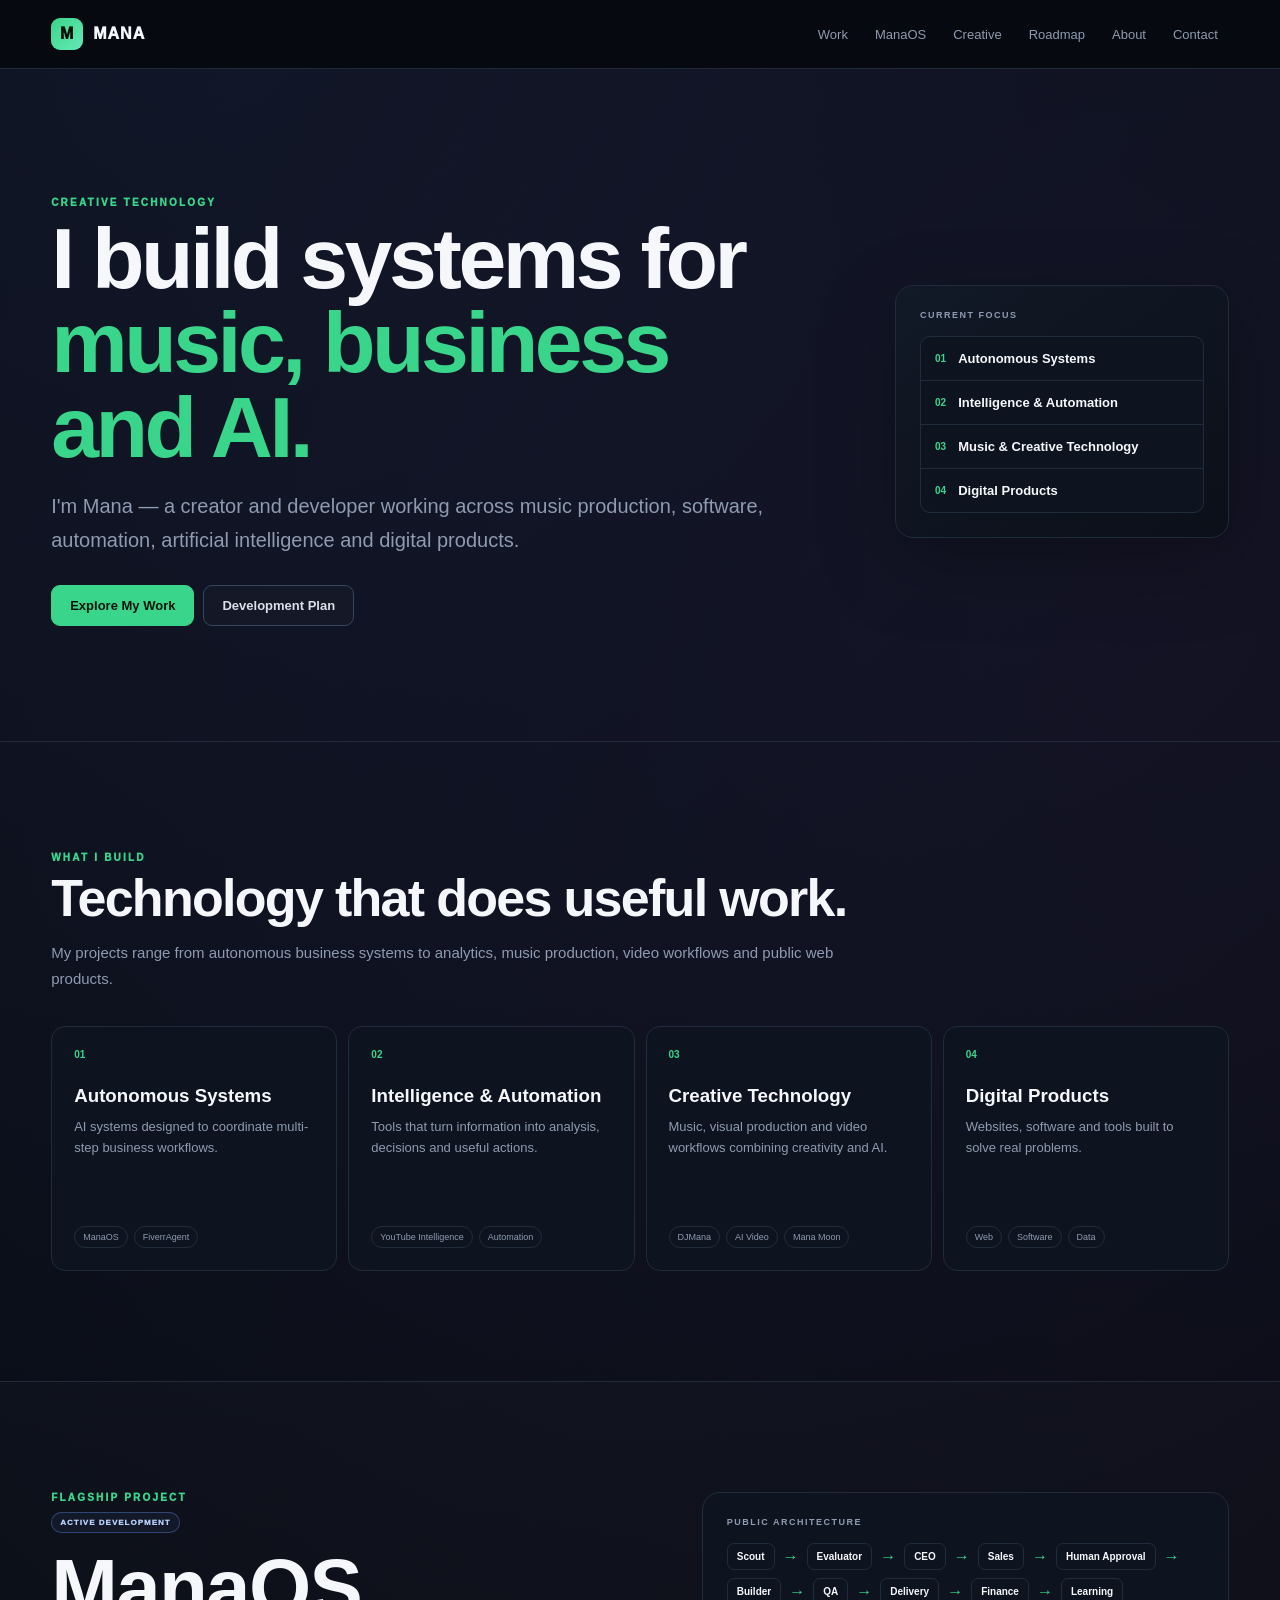
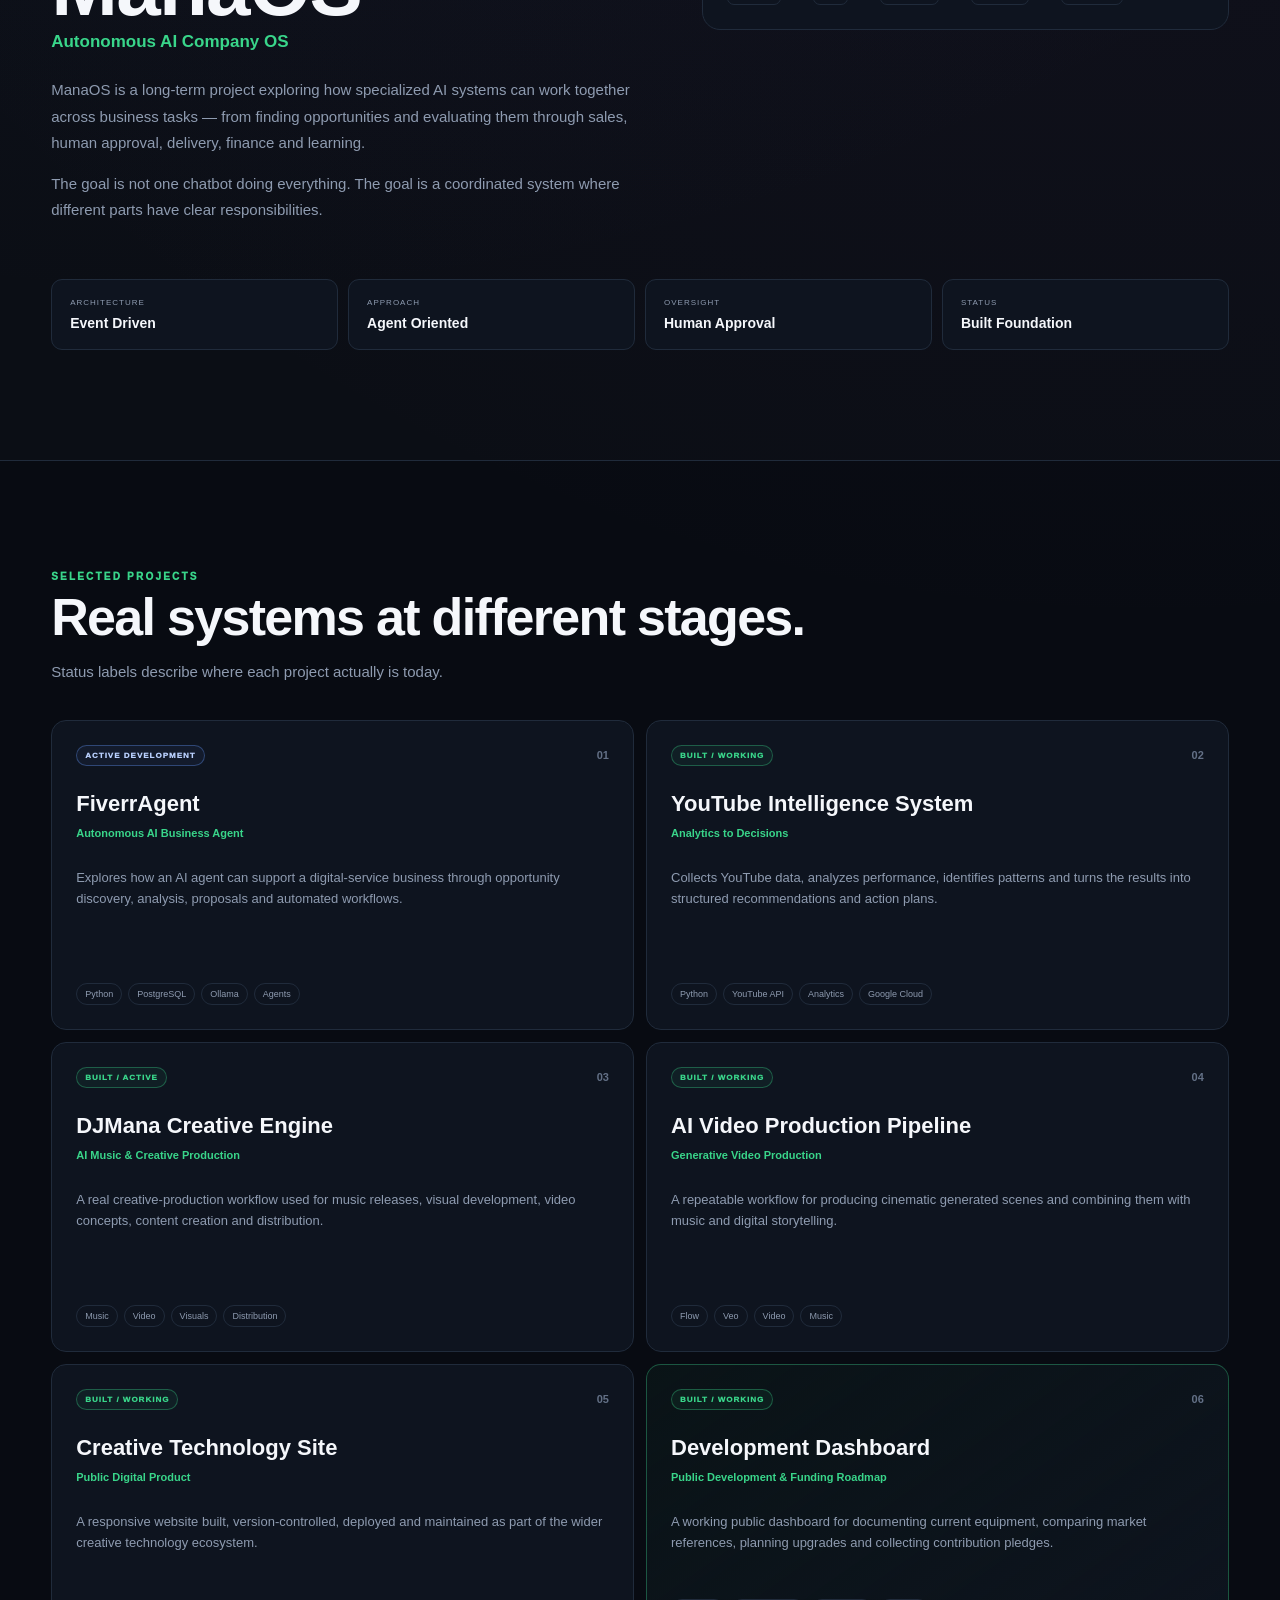
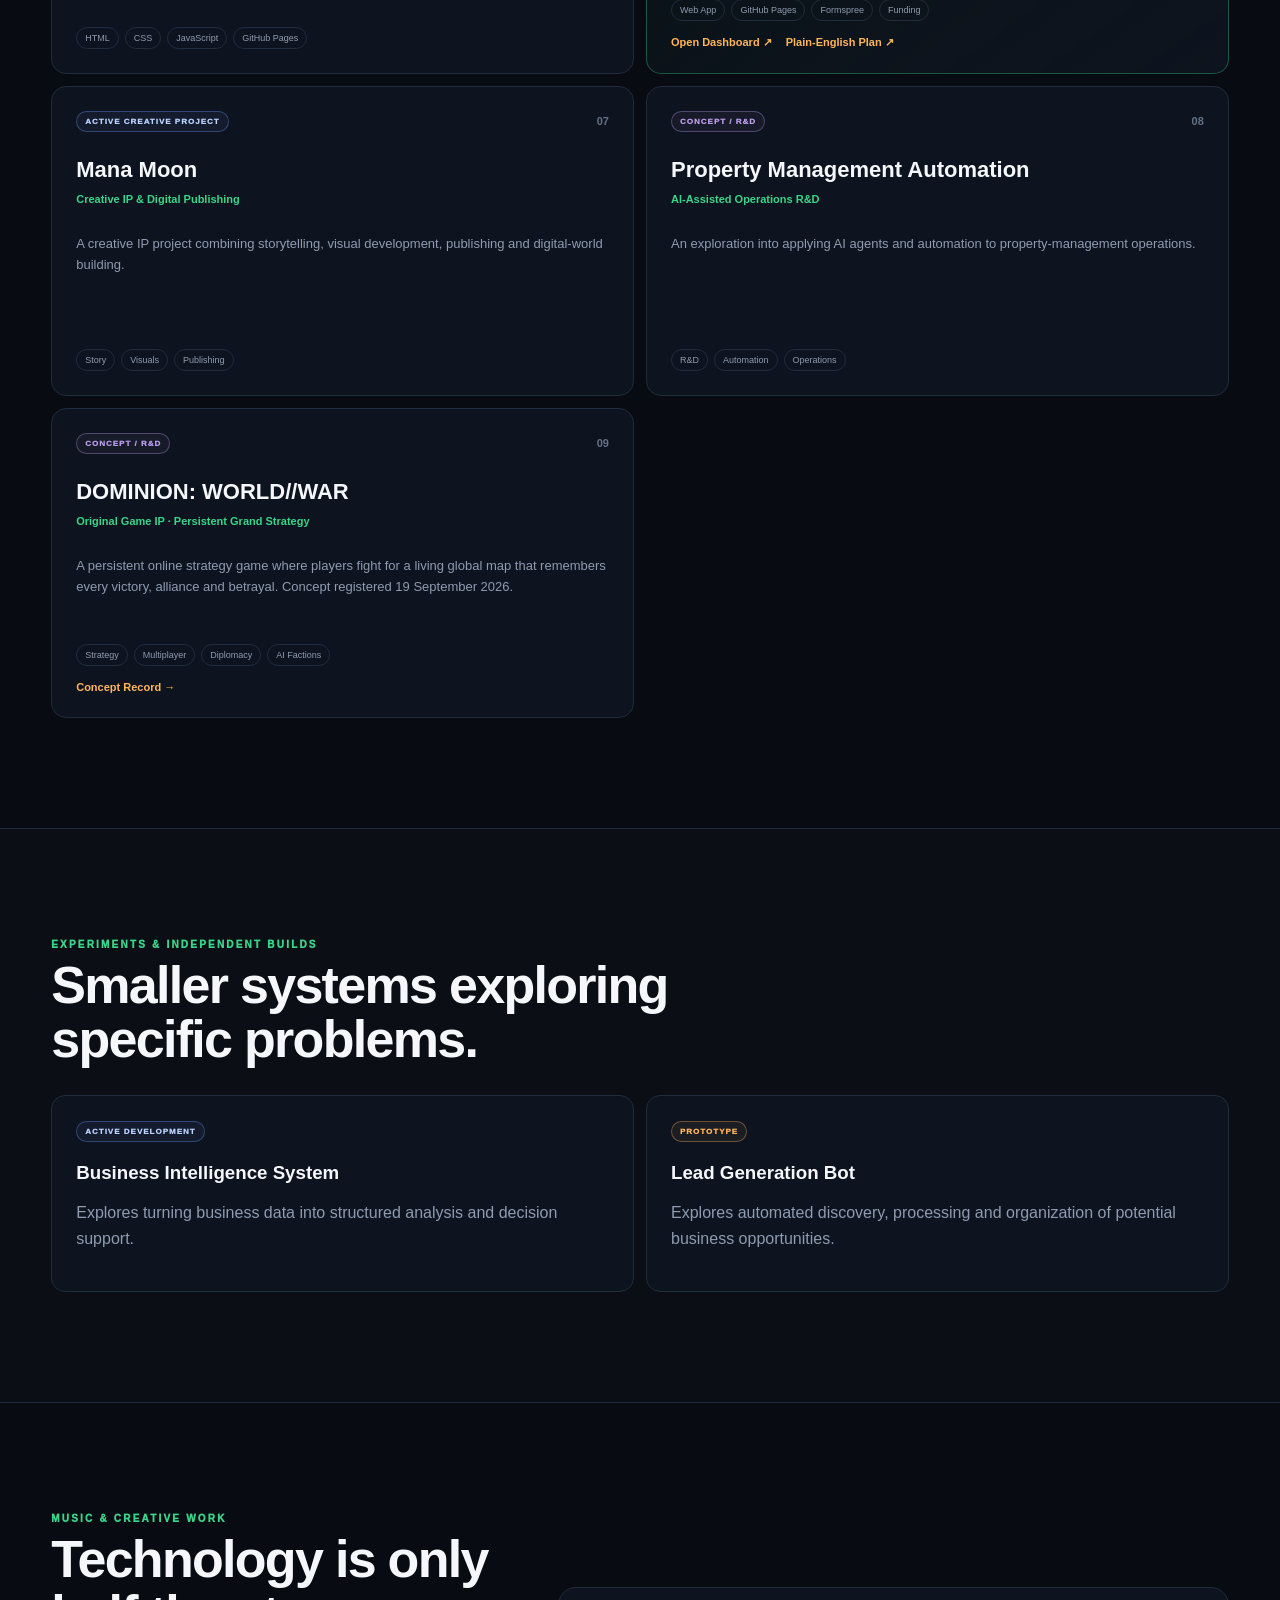
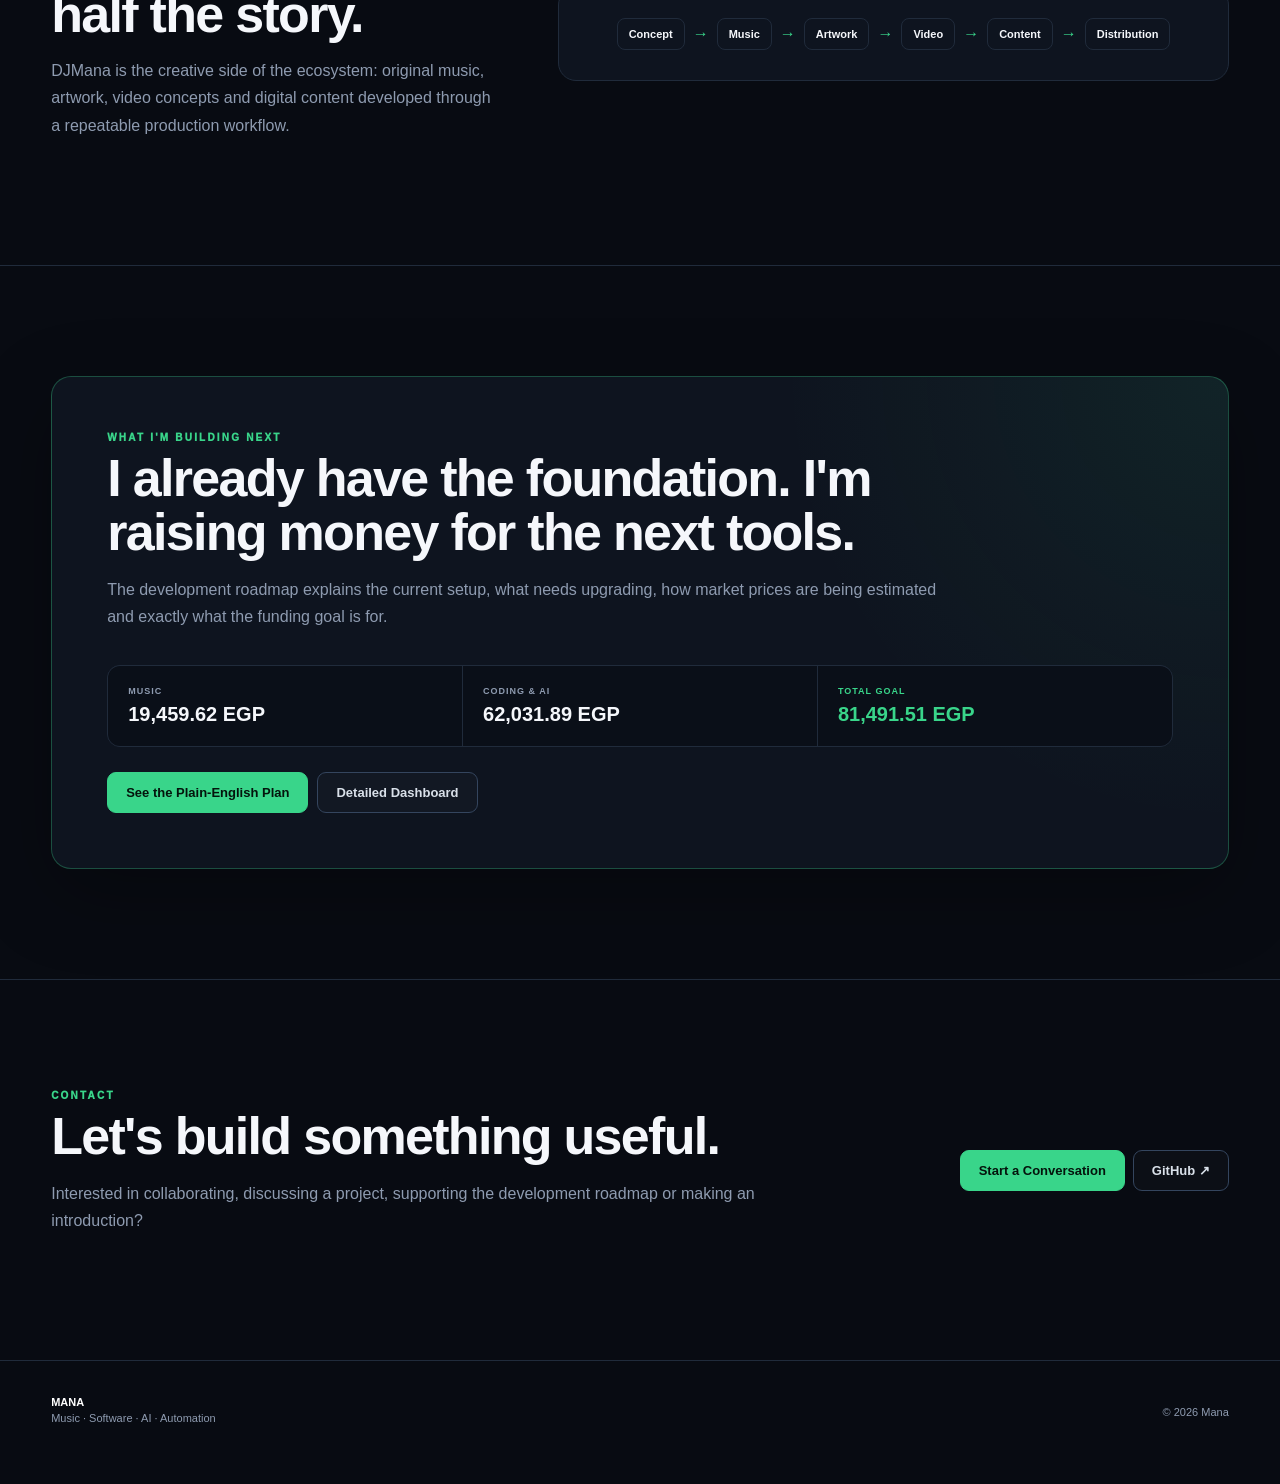
==== commit 50185326: "feat: register DOMINION: WORLD//WAR concept (2026-09-19) Adds project card 09 and a dated concept re" ====
--- a/index.html
+++ b/index.html
@@ -772,6 +772,50 @@
 
         </article>
 
+        <article class="project-card">
+
+          <div class="project-top">
+
+            <span class="status concept">
+              CONCEPT / R&amp;D
+            </span>
+
+            <span class="project-number">09</span>
+
+          </div>
+
+          <h3>
+            DOMINION: WORLD//WAR
+          </h3>
+
+          <p class="project-type">
+            Original Game IP &middot; Persistent Grand Strategy
+          </p>
+
+          <p>
+            A persistent online strategy game where players
+            fight for a living global map that remembers
+            every victory, alliance and betrayal.
+            Concept registered 19 September 2026.
+          </p>
+
+          <div class="tag-row">
+            <span>Strategy</span>
+            <span>Multiplayer</span>
+            <span>Diplomacy</span>
+            <span>AI Factions</span>
+          </div>
+
+          <div class="project-actions">
+
+            <a href="dominion.html">
+              Concept Record &rarr;
+            </a>
+
+          </div>
+
+        </article>
+
       </div>
 
     </div>
